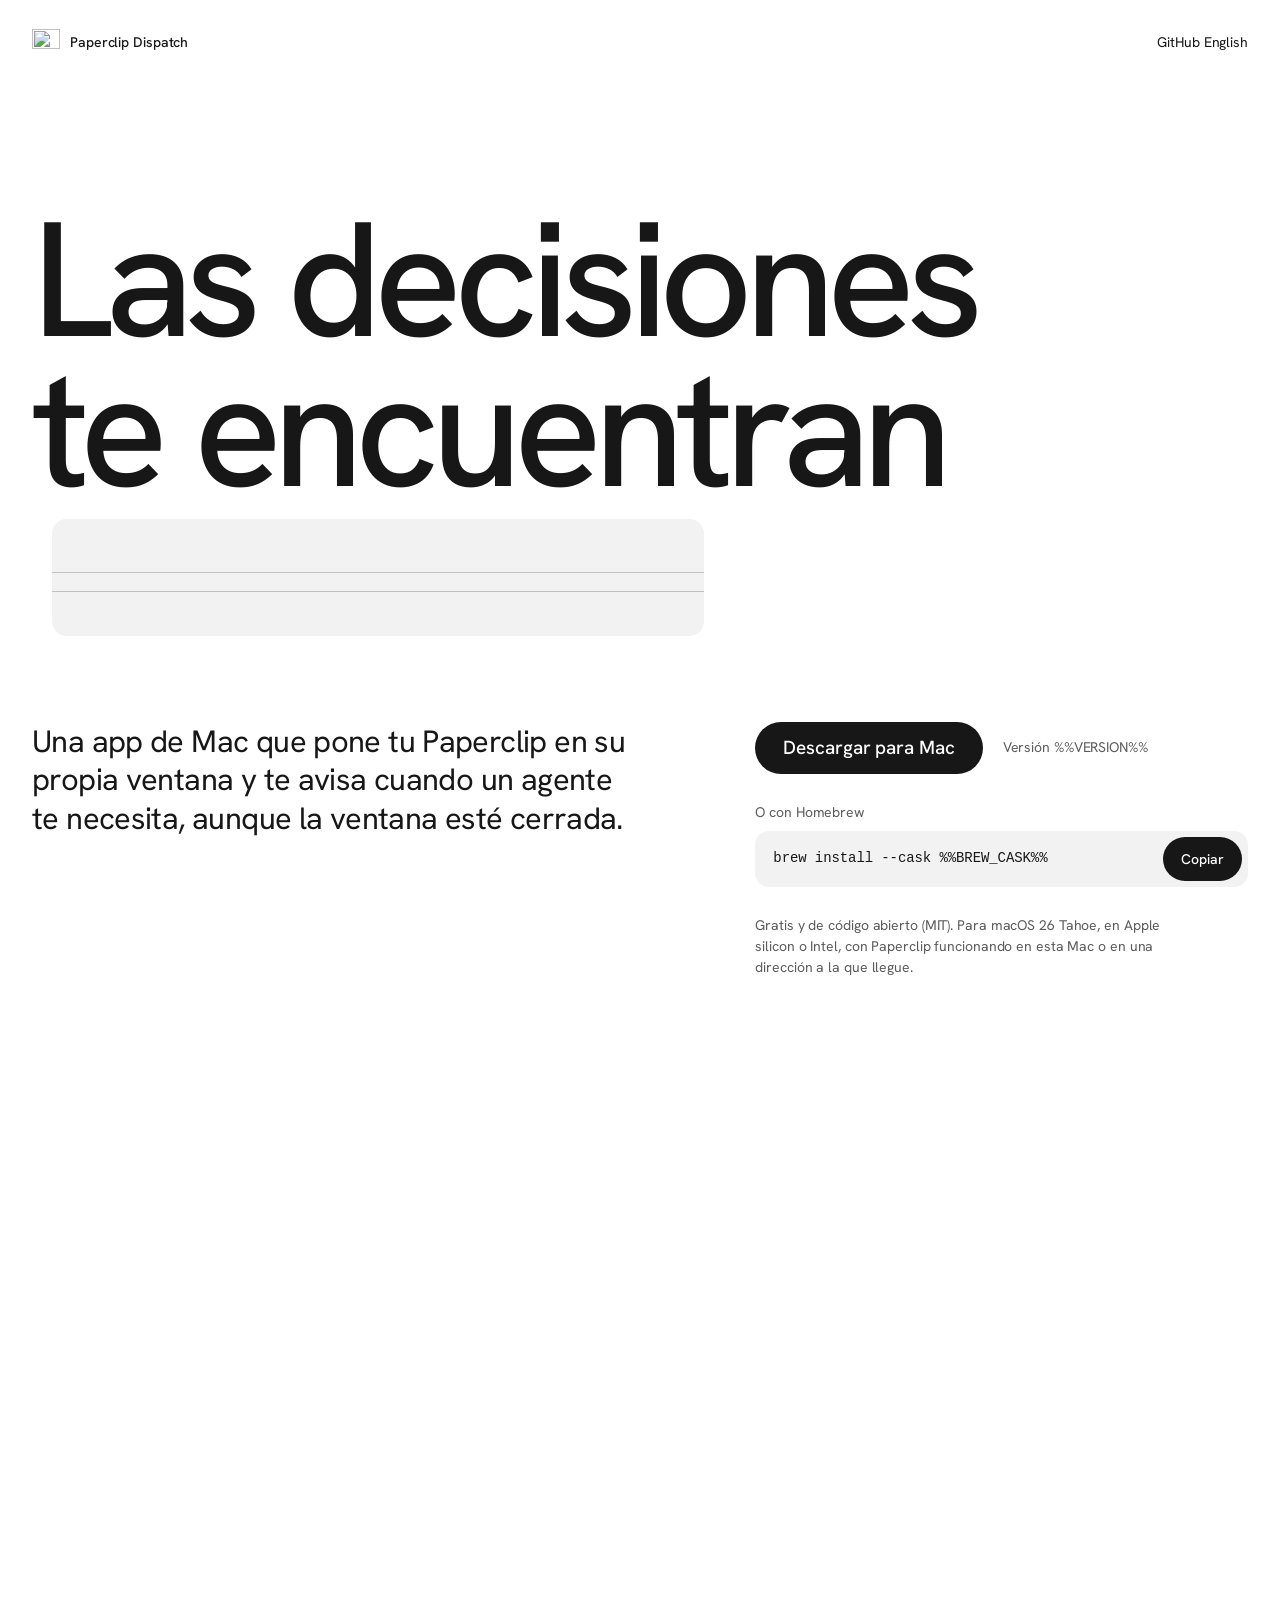
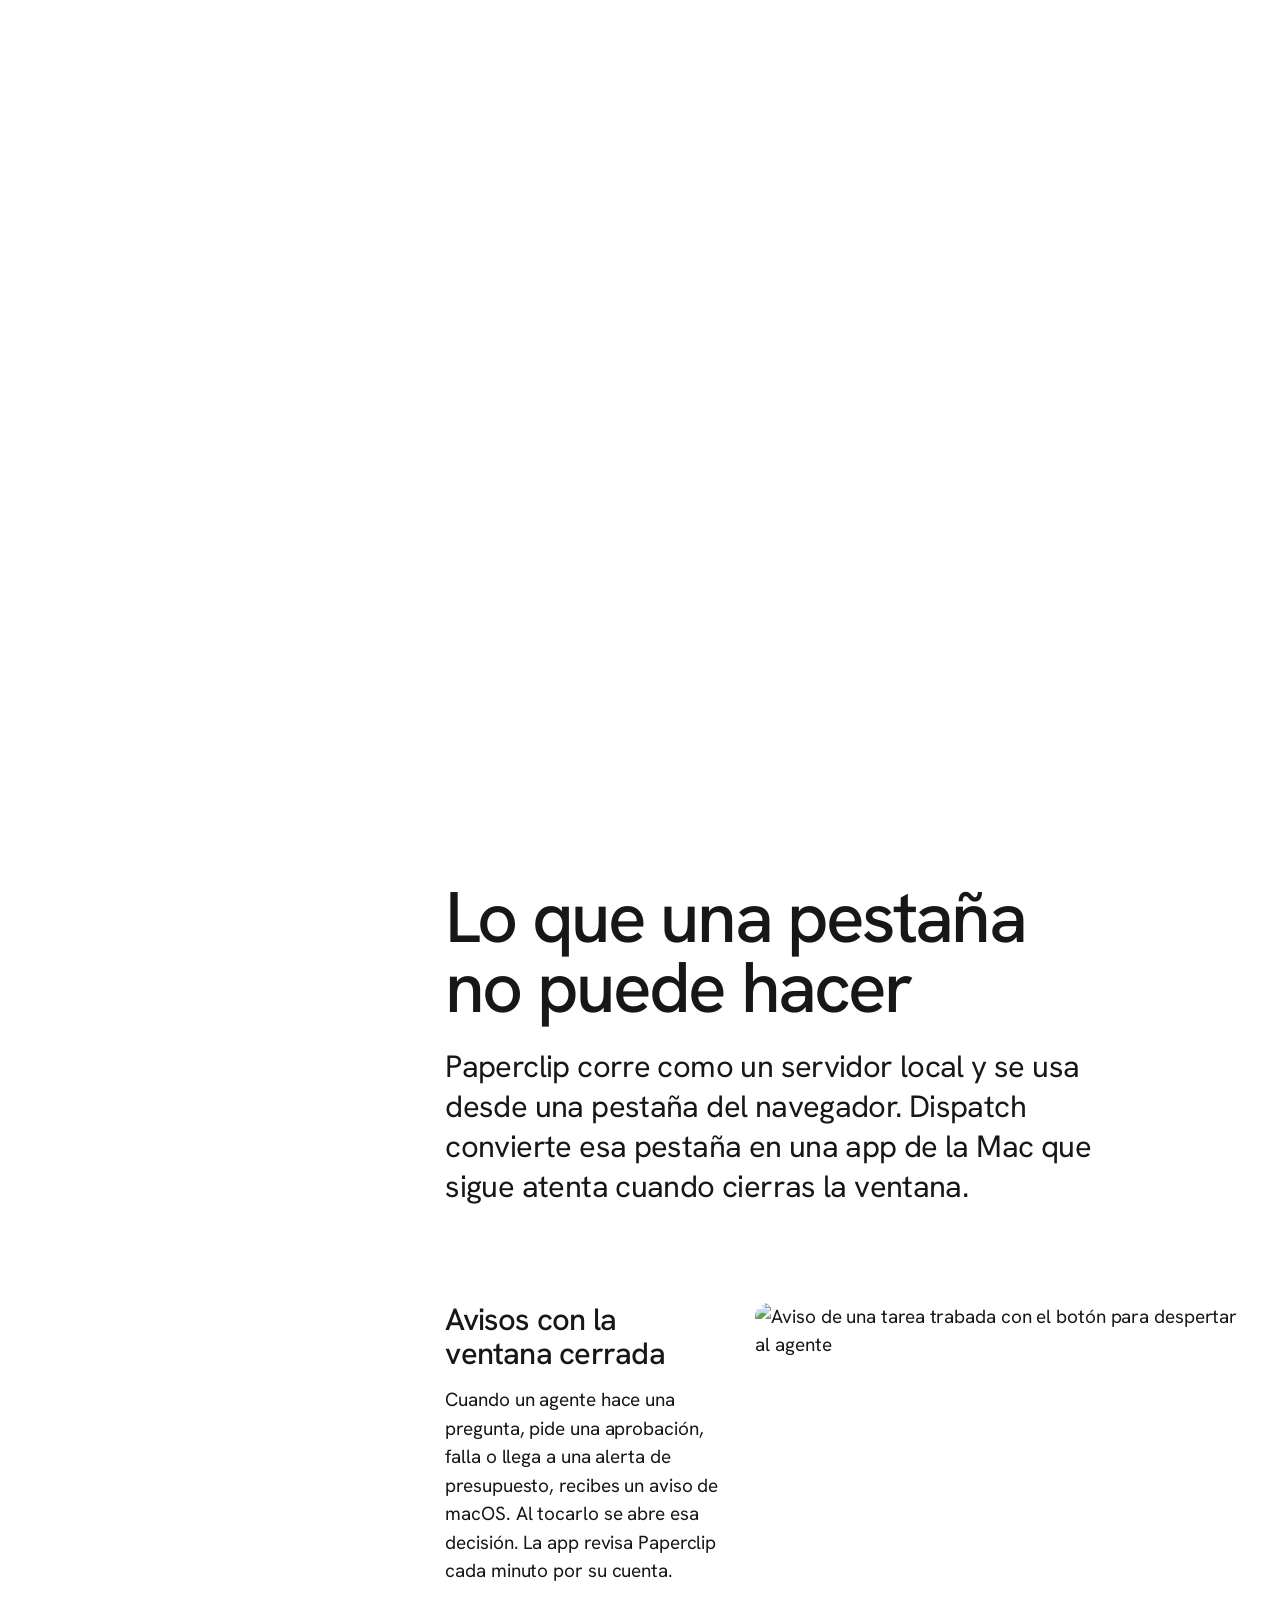
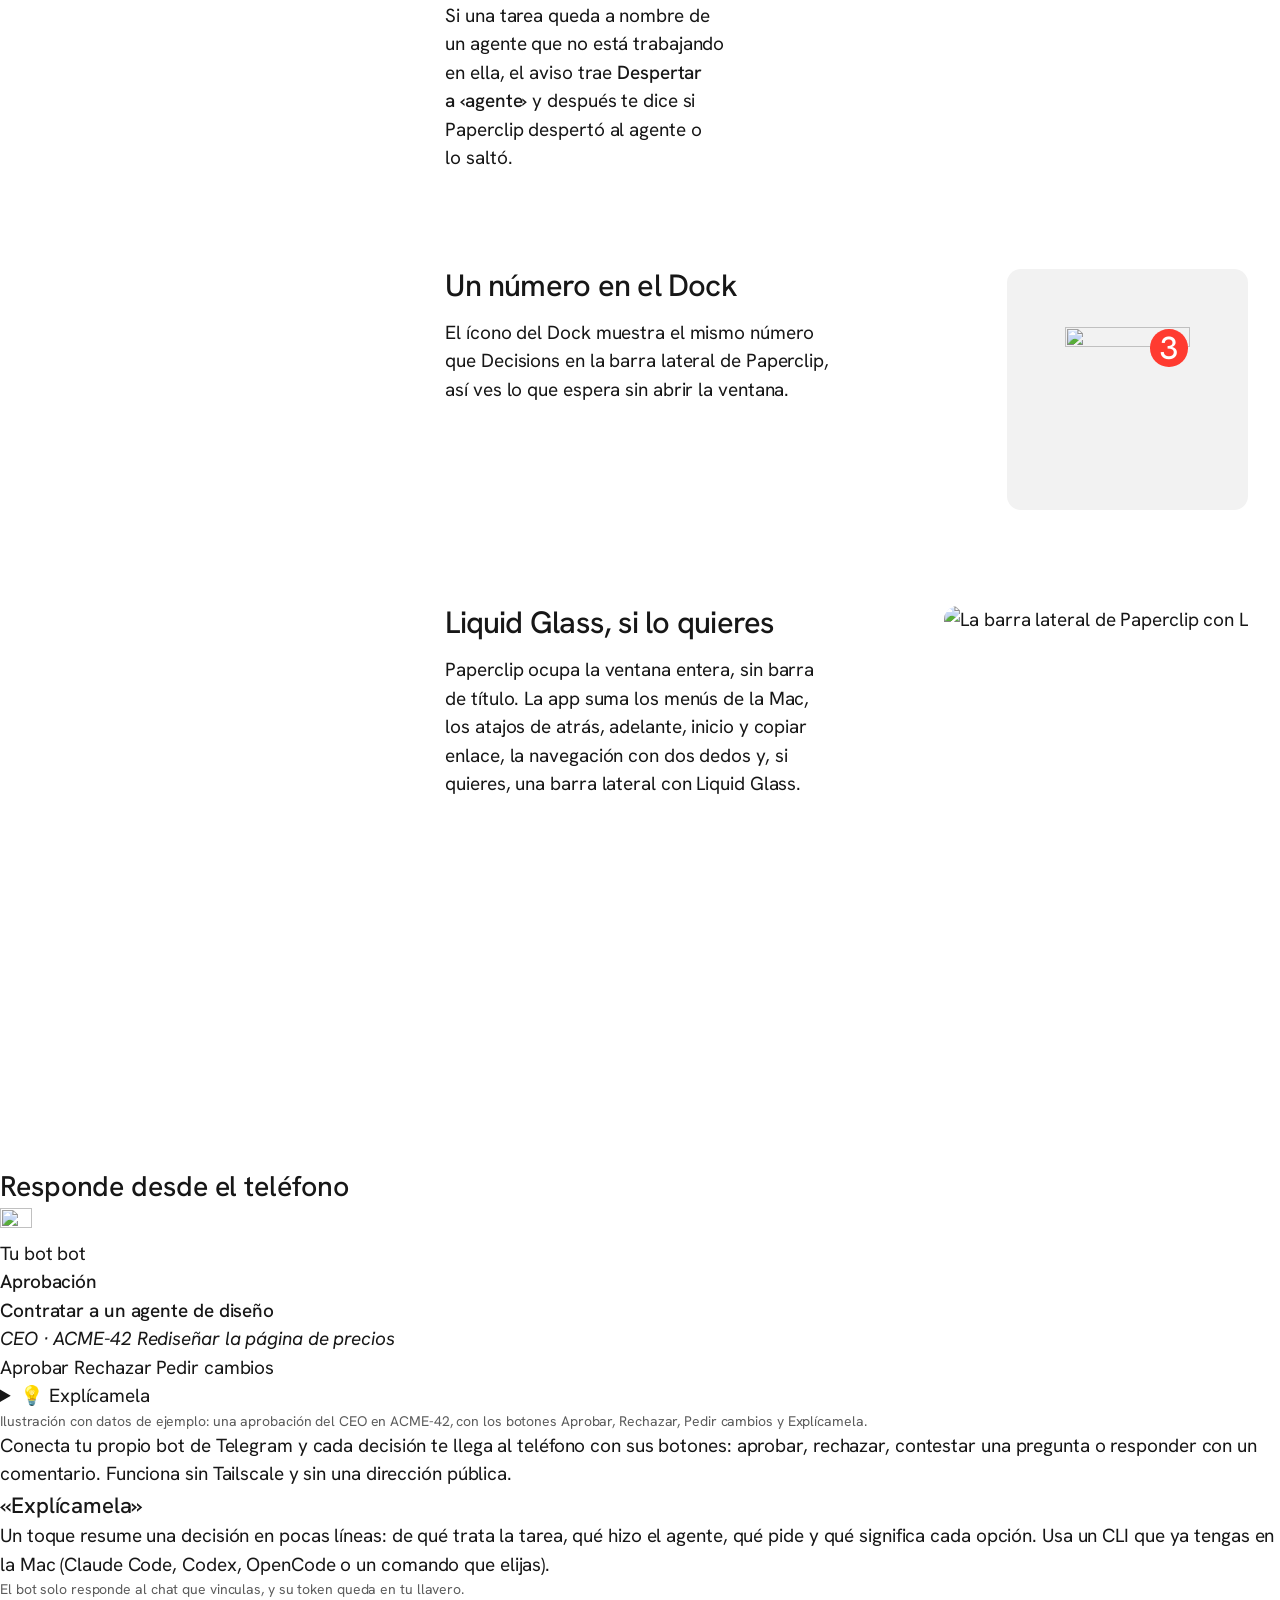
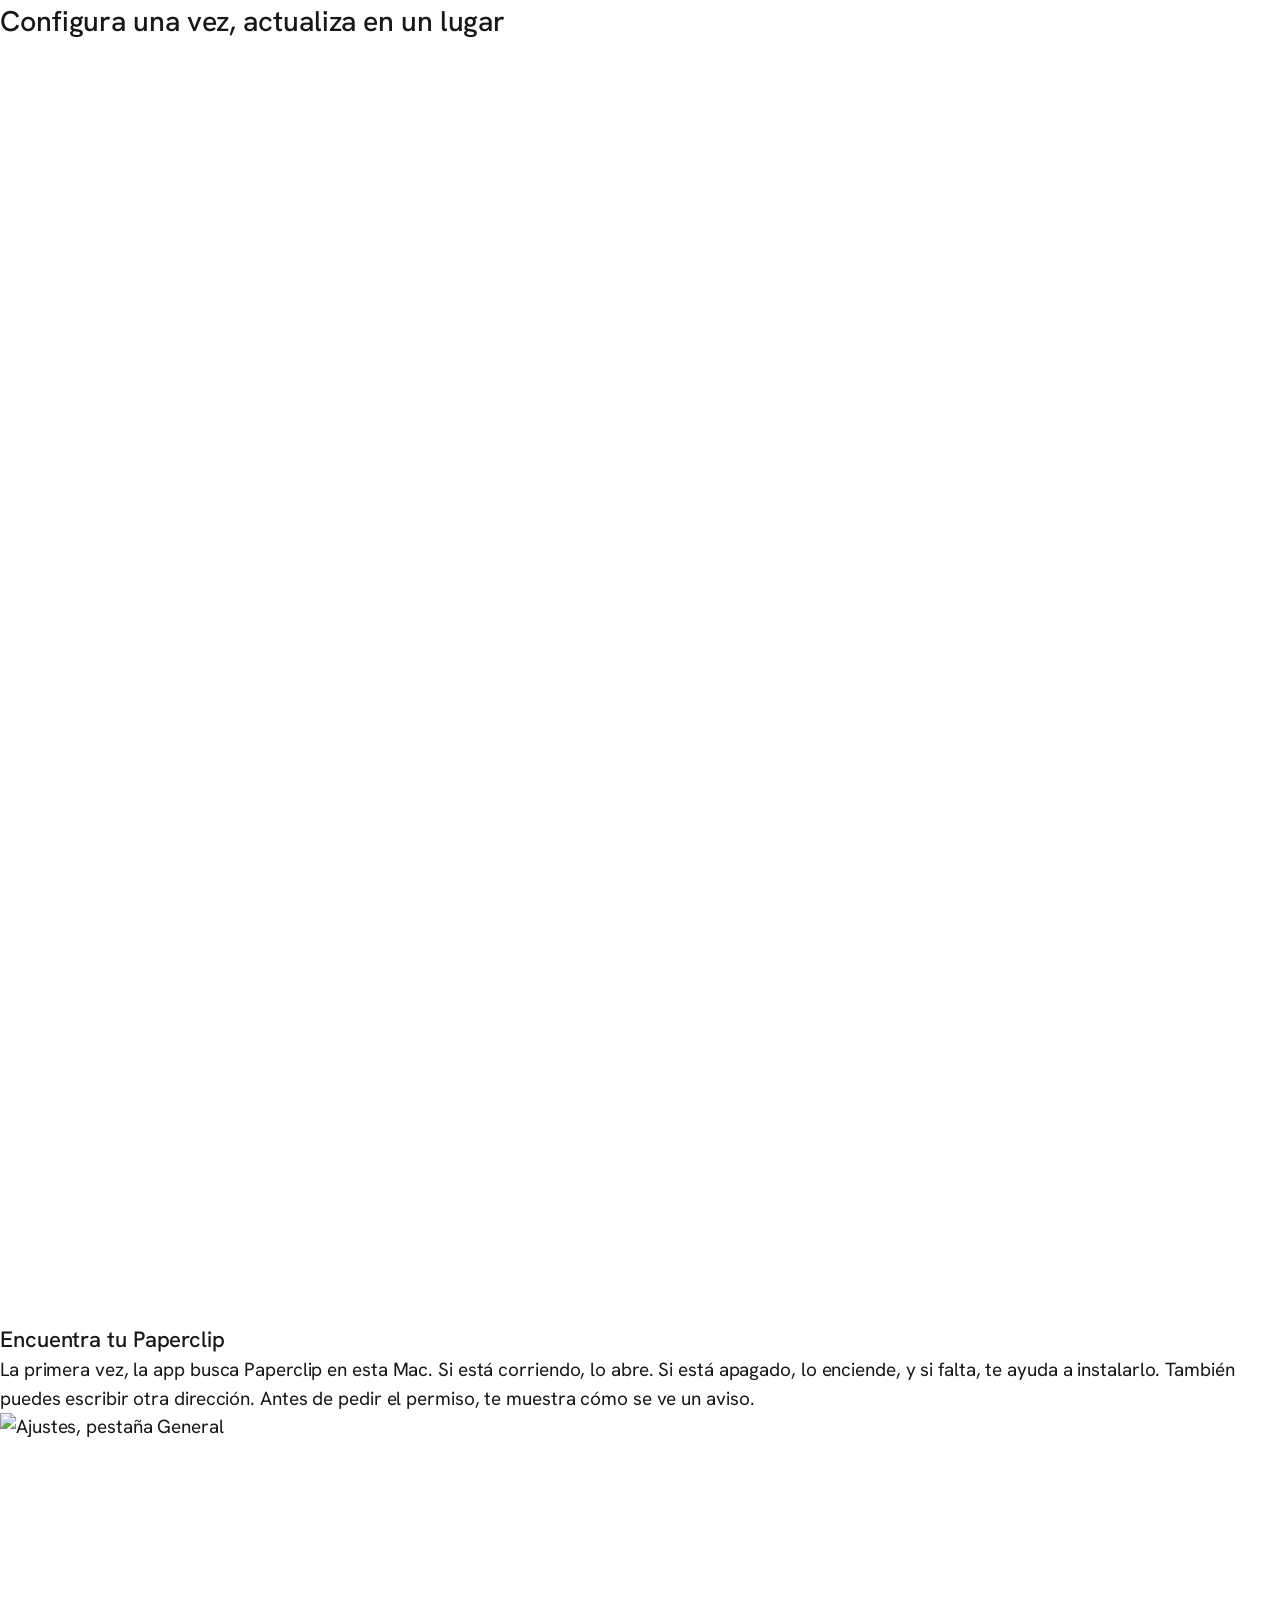
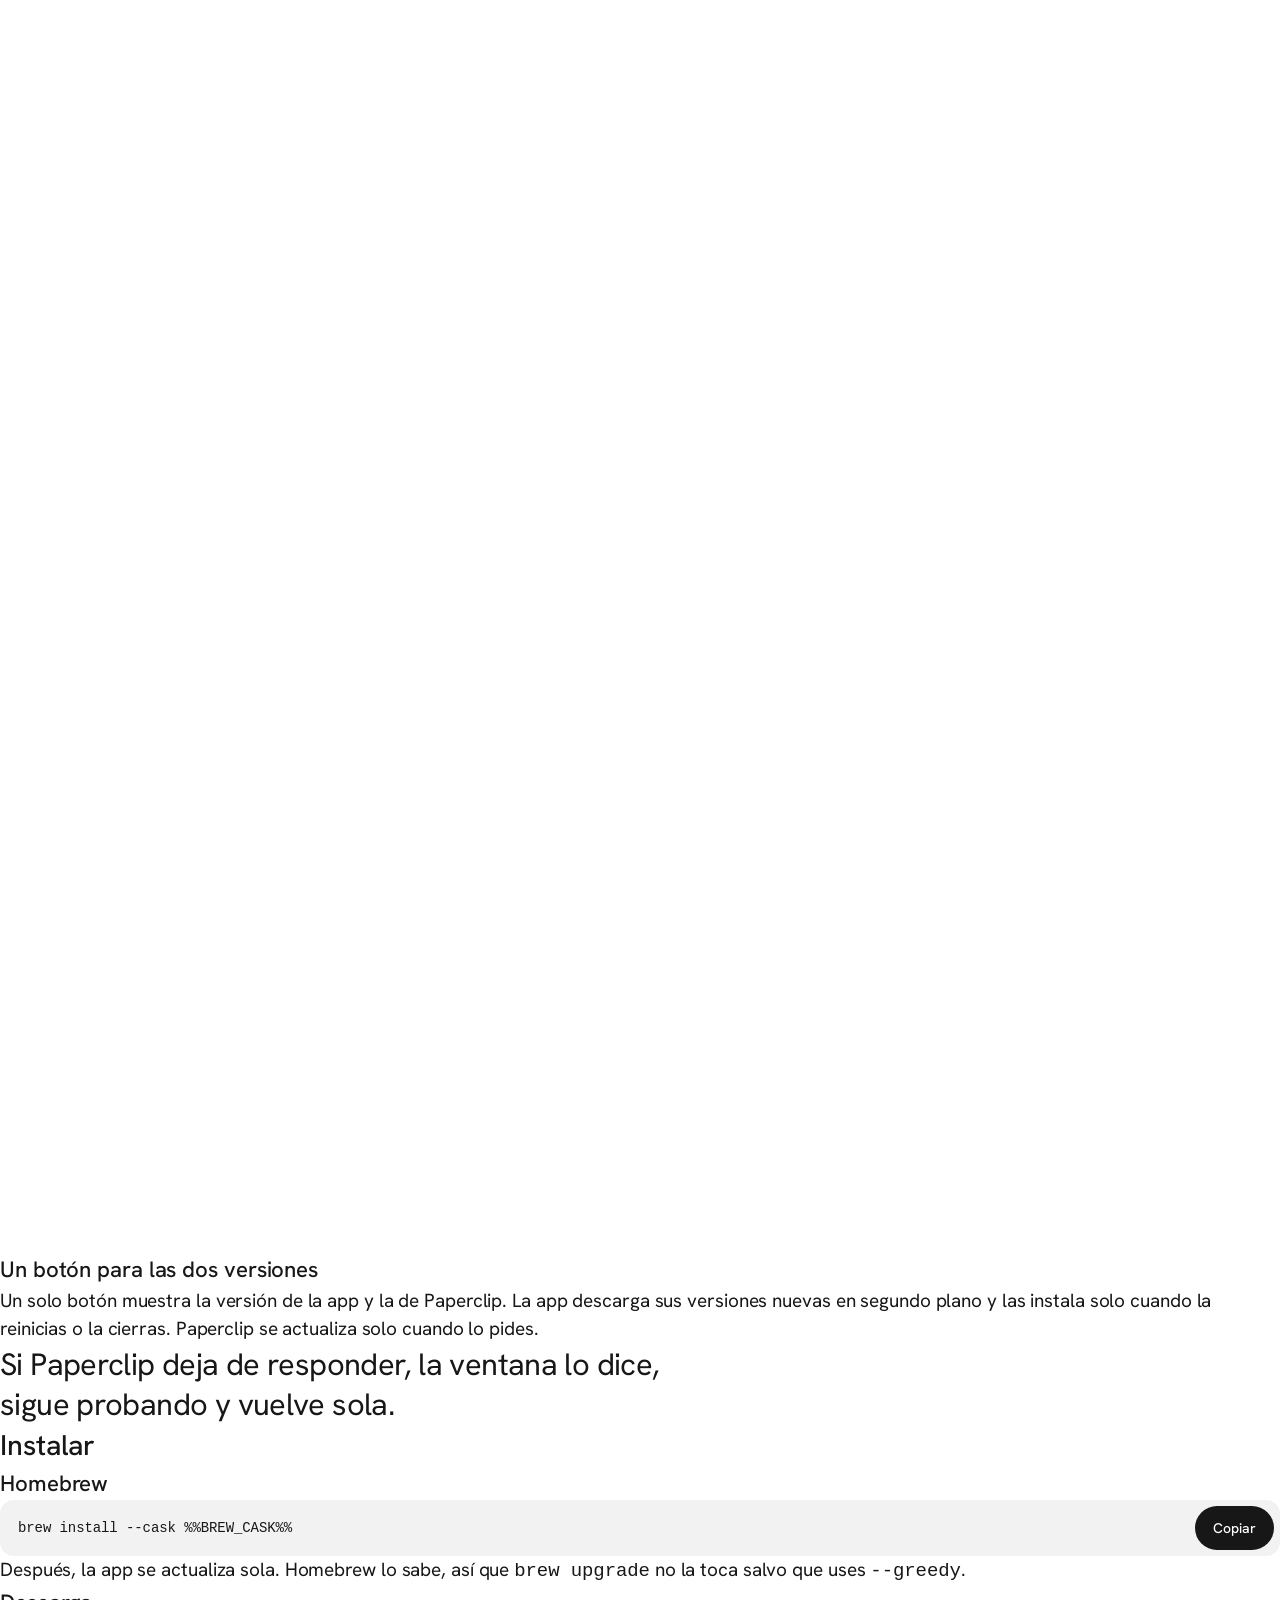
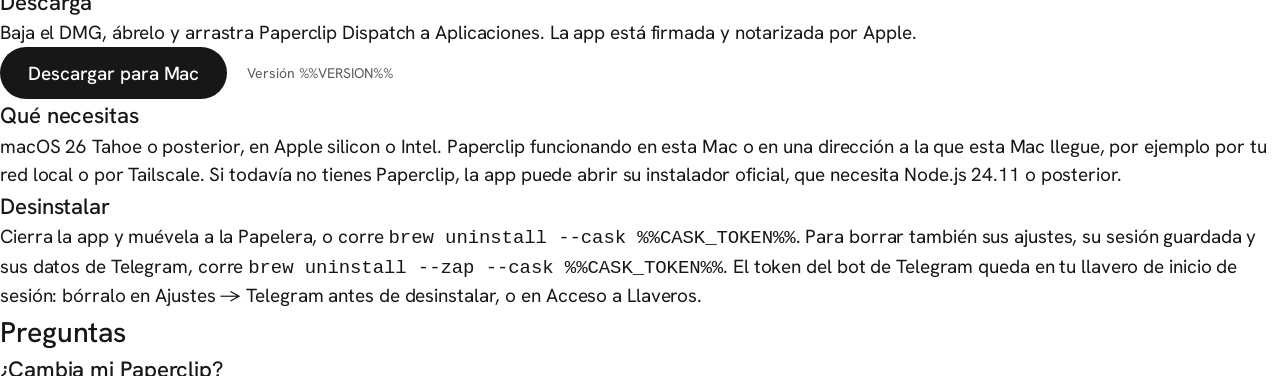
==== site/es/index.html @ de23310c "feat(site): add the Spanish page" ====
<!doctype html>
<html lang="es">
<head>
  <meta charset="utf-8">
  <meta name="viewport" content="width=device-width, initial-scale=1">
  <title>Paperclip Dispatch: una app de Mac para Paperclip</title>
  <meta name="description" content="Tu Paperclip en su propia ventana de la Mac, con un aviso cuando un agente te necesita, número en el Dock y respuestas desde Telegram. Gratis, MIT.">
  <meta name="color-scheme" content="light dark">
  <meta name="theme-color" content="#ffffff" media="(prefers-color-scheme: light)">
  <meta name="theme-color" content="#0a0a0a" media="(prefers-color-scheme: dark)">
  <link rel="canonical" href="%%SITE_URL%%es/">
  <link rel="alternate" hreflang="en" href="%%SITE_URL%%">
  <link rel="alternate" hreflang="es" href="%%SITE_URL%%es/">
  <link rel="alternate" hreflang="x-default" href="%%SITE_URL%%">
  <meta property="og:type" content="website">
  <meta property="og:site_name" content="Paperclip Dispatch">
  <meta property="og:url" content="%%SITE_URL%%es/">
  <meta property="og:locale" content="es_LA">
  <meta property="og:locale:alternate" content="en_US">
  <meta property="og:title" content="Paperclip Dispatch: una app de Mac para Paperclip">
  <meta property="og:description" content="Tu Paperclip en su propia ventana de la Mac, con un aviso cuando un agente te necesita, número en el Dock y respuestas desde Telegram. Gratis, MIT.">
  <meta property="og:image" content="%%SITE_URL%%social/card.jpg">
  <meta property="og:image:type" content="image/jpeg">
  <meta property="og:image:width" content="1200">
  <meta property="og:image:height" content="630">
  <meta property="og:image:alt" content="El ícono de Paperclip Dispatch, el aviso de una tarea trabada con su botón para despertar al agente y la ventana de la app">
  <meta name="twitter:card" content="summary_large_image">
  <meta name="twitter:title" content="Paperclip Dispatch: una app de Mac para Paperclip">
  <meta name="twitter:description" content="Tu Paperclip en su propia ventana de la Mac, con un aviso cuando un agente te necesita, número en el Dock y respuestas desde Telegram. Gratis, MIT.">
  <meta name="twitter:image" content="%%SITE_URL%%social/card.jpg">
  <meta name="twitter:image:alt" content="El ícono de Paperclip Dispatch, el aviso de una tarea trabada con su botón para despertar al agente y la ventana de la app">
  <link rel="icon" href="../images/icon-64.png" sizes="64x64" type="image/png">
  <link rel="apple-touch-icon" href="../images/icon-180.png">
  <link rel="preconnect" href="https://fonts.googleapis.com">
  <link rel="preconnect" href="https://fonts.gstatic.com" crossorigin>
  <link href="https://fonts.googleapis.com/css2?family=Hanken+Grotesk:wght@400;500&amp;display=swap" rel="stylesheet">
  <link rel="stylesheet" href="../styles.css">
</head>
<body id="top">
  <header class="bar">
    <a class="wordmark" href="./" aria-label="Paperclip Dispatch, inicio">
      <img src="../images/icon-64.png" width="28" height="28" alt="">
      <span>Paperclip Dispatch</span>
    </a>
    <nav class="bar-links" aria-label="Otros sitios">
      <a class="link" href="%%REPO_URL%%">GitHub</a>
      <a class="link" href="../" hreflang="en" lang="en">English</a>
    </nav>
  </header>

  <main>
    <section class="hero" aria-labelledby="hero-title">
      <h1 id="hero-title" class="sentence">
        <span class="sentence-words">Las decisiones<br class="br-wide"> te encuentran</span>
        <span class="strip shutter">
          <picture>
            <source media="(prefers-color-scheme: dark)" srcset="../images/notification-dark-880.webp">
            <img src="../images/notification-880.webp" width="880" height="224" alt="" fetchpriority="high">
          </picture>
        </span>
      </h1>

      <div class="hero-body">
        <p class="lead">Una app de Mac que pone tu Paperclip en su propia ventana y te avisa cuando un agente te necesita, aunque la ventana esté cerrada.</p>

        <div class="get">
          <div class="download">
            <a class="button" href="%%DMG_URL%%">Descargar para Mac</a>
            <span class="build-version note">Versión %%VERSION%%</span>
          </div>
          <div class="brew" data-ui>
            <span class="note" id="brew-label">O con Homebrew</span>
            <div class="command">
              <code id="brew-command">brew install --cask %%BREW_CASK%%</code>
              <button class="copy" type="button" data-copy="brew-command" data-copied="Copiado" data-copied-status="Copiado al portapapeles." data-selected-status="Seleccionado. Presiona ⌘C para copiarlo." aria-describedby="brew-label">Copiar</button>
            </div>
            <span class="copied visually-hidden" role="status" aria-live="polite"></span>
          </div>
          <p class="note requirements">Gratis y de código abierto (MIT). Para macOS 26 Tahoe, en Apple silicon o Intel, con Paperclip funcionando en esta Mac o en una dirección a la que llegue.</p>
        </div>
      </div>

      <picture class="window">
        <source media="(prefers-color-scheme: dark)" sizes="calc(100vw - 2rem)"
          srcset="../images/window-dark-640.webp 640w, ../images/window-dark-1280.webp 1280w, ../images/window-dark-2560.webp 2560w">
        <img src="../images/window-light-1280.webp" sizes="calc(100vw - 2rem)"
          srcset="../images/window-light-640.webp 640w, ../images/window-light-1280.webp 1280w, ../images/window-light-2560.webp 2560w"
          width="2560" height="1600" loading="lazy" decoding="async" alt="Paperclip Dispatch con el Dashboard de Paperclip en una ventana nativa de la Mac">
      </picture>
    </section>

    <section class="tab" aria-labelledby="tab-title">
      <div class="tab-intro">
        <h2 id="tab-title">Lo que una pestaña no puede hacer</h2>
        <p class="statement">Paperclip corre como un servidor local y se usa desde una pestaña del navegador. Dispatch convierte esa pestaña en una app de la Mac que sigue atenta cuando cierras la ventana.</p>
      </div>

      <article class="row row-notify">
        <div class="row-text">
          <h3>Avisos con la ventana cerrada</h3>
          <p>Cuando un agente hace una pregunta, pide una aprobación, falla o llega a una alerta de presupuesto, recibes un aviso de macOS. Al tocarlo se abre esa decisión. La app revisa Paperclip cada minuto por su cuenta.</p>
          <p>Si una tarea queda a nombre de un agente que no está trabajando en ella, el aviso trae <strong>Despertar a ‹agente›</strong> y después te dice si Paperclip despertó al agente o lo saltó.</p>
        </div>
        <figure class="row-media media-notify">
          <picture>
            <source media="(prefers-color-scheme: dark)" srcset="../images/notification-dark-880.webp">
            <img src="../images/notification-880.webp" width="880" height="224" loading="lazy" decoding="async" alt="Aviso de una tarea trabada con el botón para despertar al agente">
          </picture>
        </figure>
      </article>

      <article class="row row-dock">
        <div class="row-text">
          <h3>Un número en el Dock</h3>
          <p>El ícono del Dock muestra el mismo número que Decisions en la barra lateral de Paperclip, así ves lo que espera sin abrir la ventana.</p>
        </div>
        <figure class="row-media media-dock" data-ui role="img" aria-label="El ícono de la app con un número de ejemplo en el Dock">
          <span class="dock">
            <img src="../images/icon-384.webp" width="384" height="384" loading="lazy" decoding="async" alt="">
            <span class="badge" aria-hidden="true">3</span>
          </span>
        </figure>
      </article>

      <article class="row row-glass">
        <div class="row-text">
          <h3>Liquid Glass, si lo quieres</h3>
          <p>Paperclip ocupa la ventana entera, sin barra de título. La app suma los menús de la Mac, los atajos de atrás, adelante, inicio y copiar enlace, la navegación con dos dedos y, si quieres, una barra lateral con Liquid Glass.</p>
        </div>
        <figure class="row-media media-glass">
          <img src="../images/window-glass-1280.webp" sizes="(min-width: 900px) 1270px, 190vw"
            srcset="../images/window-glass-1280.webp 1280w, ../images/window-glass-2560.webp 2560w"
            width="2560" height="1600" loading="lazy" decoding="async" alt="La barra lateral de Paperclip con Liquid Glass">
        </figure>
      </article>
    </section>

    <section class="phone" aria-labelledby="phone-title">
      <h2 id="phone-title">Responde desde el teléfono</h2>

      <figure class="phone-chat">
        <div class="chat" data-ui>
          <div class="chat-head" aria-hidden="true">
            <img src="../images/icon-64.png" width="32" height="32" alt="">
            <span><span class="chat-name">Tu bot</span> <span class="chat-role">bot</span></span>
          </div>
          <div class="bubble">
            <p><strong>Aprobación</strong></p>
            <p><strong>Contratar a un agente de diseño</strong></p>
            <p><em>CEO · ACME-42 Rediseñar la página de precios</em></p>
          </div>
          <div class="keys">
            <span class="key">Aprobar</span>
            <span class="key">Rechazar</span>
            <span class="key">Pedir cambios</span>
            <details class="explain">
              <summary class="key key-live">💡 Explícamela</summary> <!-- taste-skill-ignore: el 💡 es parte del texto real del botón (TelegramChannel.keyboard) -->
              <div class="bubble reply">
                <p class="quote"><span class="chat-name">Tu bot</span> Aprobación · Contratar a un agente de diseño</p>
                <p>💡 La tarea es el rediseño de la página de precios (ACME-42).</p> <!-- taste-skill-ignore: la app empieza la respuesta con 💡 (TelegramChannel.explain) -->
                <p>El CEO escribió los textos y un plan de la página, y ahora quiere un agente de diseño para la parte visual.</p>
                <p>Te pide aprobar la contratación de ese agente.</p>
                <p><strong>Aprobar</strong>: el agente nuevo entra a la empresa y toma el diseño.</p>
                <p><strong>Rechazar</strong>: no se contrata a nadie y el CEO sigue con la tarea.</p>
                <p><strong>Pedir cambios</strong>: escribes qué cambiar y el CEO corrige el pedido.</p>
                <p class="reply-hint"><em>Para preguntarle algo al agente, responde a la decisión.</em></p>
              </div>
            </details>
          </div>
        </div>
        <figcaption class="note">Ilustración con datos de ejemplo: una aprobación del CEO en ACME-42, con los botones Aprobar, Rechazar, Pedir cambios y Explícamela.</figcaption>
      </figure>

      <div class="phone-text">
        <p class="phone-lead">Conecta tu propio bot de Telegram y cada decisión te llega al teléfono con sus botones: aprobar, rechazar, contestar una pregunta o responder con un comentario. Funciona sin Tailscale y sin una dirección pública.</p>
        <h3>«Explícamela»</h3>
        <p>Un toque resume una decisión en pocas líneas: de qué trata la tarea, qué hizo el agente, qué pide y qué significa cada opción. Usa un CLI que ya tengas en la Mac (Claude Code, Codex, OpenCode o un comando que elijas).</p>
        <p class="note">El bot solo responde al chat que vinculas, y su token queda en tu llavero.</p>
      </div>
    </section>

    <section class="setup" aria-labelledby="setup-title">
      <h2 id="setup-title">Configura una vez, actualiza en un lugar</h2>

      <article class="setup-step setup-welcome">
        <img src="../images/welcome-1280.webp" sizes="(min-width: 900px) 52vw, calc(100vw - 2rem)"
          srcset="../images/welcome-640.webp 640w, ../images/welcome-1280.webp 1280w"
          width="1280" height="1160" loading="lazy" decoding="async" alt="El paso de conexión de la configuración del primer arranque">
        <div class="setup-text">
          <h3>Encuentra tu Paperclip</h3>
          <p>La primera vez, la app busca Paperclip en esta Mac. Si está corriendo, lo abre. Si está apagado, lo enciende, y si falta, te ayuda a instalarlo. También puedes escribir otra dirección. Antes de pedir el permiso, te muestra cómo se ve un aviso.</p>
        </div>
      </article>

      <article class="setup-step setup-settings">
        <img src="../images/settings-1160.webp" sizes="(min-width: 900px) 34vw, calc(100vw - 2rem)"
          srcset="../images/settings-580.webp 580w, ../images/settings-1160.webp 1160w"
          width="1160" height="1440" loading="lazy" decoding="async" alt="Ajustes, pestaña General">
        <div class="setup-text">
          <h3>Un botón para las dos versiones</h3>
          <p>Un solo botón muestra la versión de la app y la de Paperclip. La app descarga sus versiones nuevas en segundo plano y las instala solo cuando la reinicias o la cierras. Paperclip se actualiza solo cuando lo pides.</p>
        </div>
      </article>

      <p class="statement setup-close">Si Paperclip deja de responder, la ventana lo dice, sigue probando y vuelve sola.</p>
    </section>

    <section class="install" id="install" aria-labelledby="install-title">
      <h2 id="install-title">Instalar</h2>

      <div class="install-grid">
        <div class="install-block">
          <h3>Homebrew</h3>
          <div class="brew" data-ui>
            <div class="command">
              <code id="brew-command-install">brew install --cask %%BREW_CASK%%</code>
              <button class="copy" type="button" data-copy="brew-command-install" data-copied="Copiado" data-copied-status="Copiado al portapapeles." data-selected-status="Seleccionado. Presiona ⌘C para copiarlo." aria-label="Copiar el comando de Homebrew">Copiar</button>
            </div>
            <span class="copied visually-hidden" role="status" aria-live="polite"></span>
          </div>
          <p>Después, la app se actualiza sola. Homebrew lo sabe, así que <code>brew upgrade</code> no la toca salvo que uses <code>--greedy</code>.</p>
        </div>

        <div class="install-block">
          <h3>Descarga</h3>
          <p>Baja el DMG, ábrelo y arrastra Paperclip Dispatch a Aplicaciones. La app está firmada y notarizada por Apple.</p>
          <div class="download">
            <a class="button" href="%%DMG_URL%%">Descargar para Mac</a>
            <span class="build-version note">Versión %%VERSION%%</span>
          </div>
        </div>

        <div class="install-block">
          <h3>Qué necesitas</h3>
          <p>macOS 26 Tahoe o posterior, en Apple silicon o Intel. Paperclip funcionando en esta Mac o en una dirección a la que esta Mac llegue, por ejemplo por tu red local o por Tailscale. Si todavía no tienes Paperclip, la app puede abrir su instalador oficial, que necesita Node.js 24.11 o posterior.</p>
        </div>

        <div class="install-block">
          <h3>Desinstalar</h3>
          <p>Cierra la app y muévela a la Papelera, o corre <code>brew uninstall --cask %%CASK_TOKEN%%</code>. Para borrar también sus ajustes, su sesión guardada y sus datos de Telegram, corre <code>brew uninstall --zap --cask %%CASK_TOKEN%%</code>. El token del bot de Telegram queda en tu llavero de inicio de sesión: bórralo en Ajustes → Telegram antes de desinstalar, o en Acceso a Llaveros.</p>
        </div>
      </div>
    </section>

    <section class="faq" aria-labelledby="faq-title">
      <h2 id="faq-title">Preguntas</h2>
      <div class="qa">
        <h3>¿Cambia mi Paperclip?</h3>
        <p>No. Abre el Paperclip que ya tienes y le habla con la misma API que usan las páginas de Paperclip. El servidor, sus datos y sus agentes siguen corriendo por su cuenta, y cerrar la app no detiene nada.</p>
      </div>
      <div class="qa">
        <h3>¿Necesito Tailscale?</h3>
        <p>No. Si Paperclip corre en esta Mac, la app lo encuentra, y Telegram funciona sin una dirección pública. Tailscale es una forma de llegar a un Paperclip que corre en otra máquina.</p>
      </div>
      <div class="qa">
        <h3>¿Y en Android o iPhone?</h3>
        <p>La app es solo para Mac. Las decisiones igual llegan a cualquier teléfono por Telegram, con sus botones, mientras la app esté abierta en tu Mac.</p>
      </div>
      <div class="qa">
        <h3>¿Es oficial?</h3>
        <p>No. Paperclip Dispatch es un proyecto independiente: no lo hace, respalda ni mantiene el equipo de Paperclip.</p>
      </div>
      <div class="qa">
        <h3>¿Cuánto cuesta?</h3>
        <p>Nada. Es gratis y de código abierto, con licencia MIT.</p>
      </div>
      <div class="qa">
        <h3>¿Qué datos recoge?</h3>
        <p>Ninguno. No tiene servidores. Habla con tu Paperclip, con GitHub para buscar versiones nuevas, con Telegram solo si conectas un bot y con el CLI que elijas para «Explícamela» solo cuando lo tocas. Ese CLI manda el contexto de la decisión a su propio proveedor, con tu cuenta.</p>
      </div>
    </section>
  </main>

  <footer class="close">
    <div class="close-top">
      <p>Una app de Mac para Paperclip, gratis y de código abierto. Hecha por <a class="link" href="%%AUTHOR_URL%%">%%AUTHOR%%</a>.</p>
      <a class="link" href="#top">Volver arriba</a>
    </div>
    <p class="disclaimer">Paperclip Dispatch es un proyecto independiente. No lo hace, respalda ni mantiene el equipo de Paperclip. «Paperclip» y su logo son de sus dueños.</p>
    <a class="close-line" href="%%REPO_URL%%">Paperclip Dispatch en GitHub</a>
    <nav class="close-links" aria-label="Proyecto">
      <a class="link" href="%%REPO_URL%%">GitHub</a>
      <a class="link" href="%%REPO_URL%%/releases">Versiones</a>
      <a class="link" href="%%REPO_URL%%/blob/main/LICENSE">Licencia MIT</a>
      <a class="link" href="../" hreflang="en" lang="en">English</a>
    </nav>
  </footer>

  <script src="../copy.js" defer></script>
</body>
</html>
---- site/styles.css ----
/* Paperclip Dispatch: la landing. Dirección «sentence-as-layout» (ver el documento design de VIN-237). */

/* ---- Tokens ---- */
:root {
  /* La tinta de Paperclip sobre su fondo. El color solo aparece cuando significa algo (el número del Dock). */
  --ground: #ffffff;
  --ink: #171717;
  --soft: #5c5c5c;
  --surface: #f2f2f2;
  --on-ink: #ffffff;
  --badge: #ff3b30;

  --font: "Hanken Grotesk", ui-sans-serif, system-ui, -apple-system, "Helvetica Neue", Arial, sans-serif;
  --font-code: ui-monospace, "SF Mono", Menlo, monospace; /* taste-skill-ignore: solo para el comando de Homebrew, que es código real en <code> */

  /* Cinco tamaños, ninguno más */
  --step-small: 0.875rem;
  --step-body: clamp(1.0625rem, 1rem + 0.25vw, 1.1875rem);
  --step-title: clamp(1.375rem, 1.05rem + 1.1vw, 2.25rem);
  --step-head: clamp(2.5rem, 1.6rem + 3.6vw, 5rem);
  --step-display: clamp(3.5rem, 0.6rem + 12vw, 10.5rem);

  --margin: clamp(1rem, 0.4rem + 2.4vw, 2rem);
  --gap: clamp(1rem, 0.5rem + 1.5vw, 1.5rem);
  --section: clamp(7.5rem, 4rem + 9vw, 12.5rem);
  --radius: 14px;

  --ease-out: cubic-bezier(0.22, 1, 0.36, 1);
  --ease-in-out: cubic-bezier(0.65, 0, 0.35, 1);
}

@media (prefers-color-scheme: dark) {
  :root {
    --ground: #0a0a0a;
    --ink: #e5e5e5;
    --soft: #a3a3a3;
    --surface: #1a1a1a;
    --on-ink: #0a0a0a;
    --badge: #ff453a;
  }
}

/* ---- Base ---- */
*, *::before, *::after { box-sizing: border-box; }
html { -webkit-text-size-adjust: 100%; text-size-adjust: 100%; }
body {
  margin: 0;
  background: var(--ground);
  color: var(--ink);
  font-family: var(--font);
  font-size: var(--step-body);
  line-height: 1.5;
  letter-spacing: -0.005em;
  -webkit-font-smoothing: antialiased;
  overflow-x: clip;
}
img, picture { display: block; max-width: 100%; }
img { height: auto; }
h1, h2, h3, p, figure { margin: 0; }
h1, h2, h3 { font-weight: 500; text-wrap: balance; }
p { text-wrap: pretty; }
strong { font-weight: 500; }
a { color: inherit; }
:focus-visible { outline: 2px solid var(--ink); outline-offset: 3px; border-radius: 4px; }
::selection { background: var(--ink); color: var(--ground); }

.note { font-size: var(--step-small); color: var(--soft); }

.link {
  text-decoration: underline;
  text-decoration-color: transparent;
  text-decoration-thickness: 0.07em;
  text-underline-offset: 0.2em;
  transition: text-decoration-color 180ms ease;
}

/* Un solo botón: relleno con la tinta, totalmente redondo (como el «Wake up» del aviso). */
.button, .copy {
  display: inline-flex;
  align-items: center;
  justify-content: center;
  border: 0;
  border-radius: 999px;
  background: var(--ink);
  color: var(--on-ink);
  font: 500 var(--step-body) / 1 var(--font);
  text-decoration: none;
  cursor: pointer;
  transition: transform 120ms var(--ease-out), opacity 180ms ease;
}
.button { min-height: 3.25rem; padding: 0 1.75rem; }
.copy { min-height: 2.75rem; padding: 0 1.125rem; font-size: var(--step-small); }
.button:active, .copy:active { transform: scale(0.97); }
@media (hover: hover) and (pointer: fine) {
  .link:hover { text-decoration-color: currentColor; }
  .button:hover, .copy:hover { opacity: 0.86; }
}

/* ---- Barra ---- */
.bar {
  display: flex;
  align-items: center;
  justify-content: space-between;
  padding: calc(var(--margin) * 0.9) var(--margin);
  font-size: var(--step-small);
}
.wordmark { display: inline-flex; align-items: center; gap: 0.625rem; font-weight: 500; text-decoration: none; }

/* ---- Hero: la frase con el aviso en lugar de las últimas palabras ---- */
.hero { padding: clamp(3rem, 1rem + 8vw, 8rem) var(--margin) 0; }

.sentence {
  font-size: var(--step-display);
  line-height: 0.92;
  letter-spacing: -0.05em;
}
.sentence-words { display: block; }
.br-wide { display: none; }

/* El aviso, con la tarjeta entera y un margen parejo del fondo de la captura, se apoya en la línea base y mide
   la altura de las mayúsculas. La captura (docs/images/notification.png) mide 880 × 224 px y la tarjeta ocupa
   x 56–824, y 88–200: el recorte deja 16 px alrededor. Los márgenes en % se miden sobre el ancho del recorte. */
.strip {
  --src-w: 880;
  --src-h: 224;
  --cut-x: 40;
  --cut-y: 72;
  --cut-w: 800;
  --cut-h: 144;
  display: block;
  margin-top: 0.12em;
  width: 100%;
  aspect-ratio: var(--cut-w) / var(--cut-h);
  border-radius: var(--radius);
  overflow: hidden;
  background: var(--surface);
}
.strip img {
  width: calc(100% * var(--src-w) / var(--cut-w));
  max-width: none;
  margin: calc(-100% * var(--cut-y) / var(--cut-w)) 0 0 calc(-100% * var(--cut-x) / var(--cut-w));
  transform-origin: 50% calc(100% * (var(--cut-y) + var(--cut-h) / 2) / var(--src-h));
}

@media (min-width: 640px) {
  .sentence-words { display: inline; }
  .br-wide { display: inline; }
  .strip {
    display: inline-block;
    vertical-align: baseline;
    width: calc(0.72em * var(--cut-w) / var(--cut-h));
    margin: 0 0 0 0.12em;
    border-radius: 0.09em;
  }
}

.hero-body {
  display: grid;
  gap: 2.5rem var(--gap);
  margin-top: clamp(2.5rem, 1rem + 4vw, 4.5rem);
}
.lead { font-size: var(--step-title); line-height: 1.25; letter-spacing: -0.02em; max-width: 36ch; }

.get { display: grid; gap: 1.75rem; align-content: start; }
.download { display: flex; flex-wrap: wrap; align-items: center; gap: 0.75rem 1.25rem; }

.brew { display: grid; gap: 0.5rem; position: relative; }
.command {
  display: flex;
  flex-wrap: wrap;
  align-items: center;
  gap: 0.75rem;
  padding: 0.375rem 0.375rem 0.375rem 1.125rem;
  border-radius: var(--radius);
  background: var(--surface);
  min-width: 0;
}
.command code {
  flex: 1 1 17rem;
  min-width: 0;
  padding: 0.25rem 0;
  font-family: var(--font-code);
  font-size: var(--step-small);
  line-height: 1.5;
  overflow-wrap: break-word;
}
.visually-hidden { position: absolute; width: 1px; height: 1px; margin: -1px; overflow: hidden; clip-path: inset(50%); white-space: nowrap; }
.requirements { max-width: 52ch; }

@media (min-width: 900px) {
  .hero-body { grid-template-columns: repeat(12, minmax(0, 1fr)); }
  .lead { grid-column: 1 / span 6; }
  .get { grid-column: 8 / span 5; }
}

.window { display: block; margin-top: clamp(4rem, 2rem + 6vw, 8rem); }
.window img { width: 100%; }

/* ---- Lo que una pestaña no puede hacer: filas colgadas de un eje ---- */
.tab {
  padding: var(--section) var(--margin);
  display: grid;
  gap: clamp(4rem, 2rem + 5vw, 7.5rem);
}
.tab-intro { display: grid; gap: 1.5rem; }
.tab-intro h2 { font-size: var(--step-head); line-height: 0.98; letter-spacing: -0.04em; }
.statement { font-size: var(--step-title); line-height: 1.3; letter-spacing: -0.02em; max-width: 42ch; }

.row { display: grid; gap: 1.5rem var(--gap); align-items: start; }
.row-text { display: grid; gap: 1rem; max-width: 38ch; }
.row-text h3 { font-size: var(--step-title); line-height: 1.1; letter-spacing: -0.025em; }

.row-media { border-radius: var(--radius); overflow: hidden; }
.media-notify { width: 100%; max-width: 40rem; }
.media-dock {
  width: 70%;
  max-width: 20rem;
  justify-self: end;
  aspect-ratio: 1;
  display: grid;
  place-items: center;
  background: var(--surface);
}
.dock { position: relative; width: 52%; }
.dock img { width: 100%; }
.badge {
  position: absolute;
  top: 2%;
  right: 2%;
  display: grid;
  place-items: center;
  width: 30%;
  aspect-ratio: 1;
  border-radius: 50%;
  background: var(--badge);
  color: #ffffff;
  font-size: clamp(1.25rem, 0.8rem + 1.6vw, 2rem);
  font-weight: 500;
  line-height: 1;
  font-variant-numeric: tabular-nums;
}
.media-glass { width: 55%; max-width: 22rem; aspect-ratio: 4 / 5; position: relative; }
.media-glass img { position: absolute; top: 0; left: 0; width: 360%; max-width: none; }

@media (min-width: 900px) {
  .tab-intro, .row { grid-template-columns: repeat(12, minmax(0, 1fr)); }
  .tab-intro > * { grid-column: 5 / span 7; }
  .row-text { grid-column: 5 / span 4; }
  .row-media { grid-column: 9 / span 4; justify-self: end; }
  .media-dock { width: 62%; }
  .media-glass { width: 78%; }
}

@media (min-width: 1200px) {
  /* El aviso del titular se abre aquí más grande */
  .row-notify .row-text { grid-column: 5 / span 3; }
  .row-notify .row-media { grid-column: 8 / span 5; }
}

/* ---- Movimiento: solo transform y opacity, y nada se queda oculto sin él ---- */
@media (prefers-reduced-motion: no-preference) {
  @keyframes rise { from { opacity: 0; transform: translateY(24px); } }
  @keyframes shutter { from { clip-path: inset(0 100% 0 0 round 0.09em); } to { clip-path: inset(0 0 0 0 round 0.09em); } }
  @keyframes settle { from { transform: scale(1.12); } }

  .sentence { animation: rise 700ms var(--ease-out) both; }
  .strip { animation: shutter 1100ms var(--ease-in-out) 250ms both; }
  .strip img { animation: settle 1500ms var(--ease-out) 250ms both; }
  .lead { animation: rise 700ms var(--ease-out) 420ms both; }
  .get > * { animation: rise 700ms var(--ease-out) both; }
  .get > :nth-child(1) { animation-delay: 500ms; }
  .get > :nth-child(2) { animation-delay: 580ms; }
  .get > :nth-child(3) { animation-delay: 660ms; }

  @supports (animation-timeline: view()) {
    @keyframes enter { from { opacity: 0; transform: translateY(28px); } }
    @keyframes open { from { opacity: 0.4; transform: scale(0.94); } }

    .window img { animation: open linear both; animation-timeline: view(); animation-range: entry 0% cover 35%; }
    .tab-intro > *, .row-text > *, .row-media {
      animation: enter linear both;
      animation-timeline: view();
      animation-range: entry 5% entry 70%;
    }
    .tab-intro > :nth-child(2), .row-text > :nth-child(2) { animation-range: entry 12% entry 80%; }
    .row-text > :nth-child(3) { animation-range: entry 18% entry 90%; }
    .row-media { animation-range: entry 20% entry 95%; }
  }
}
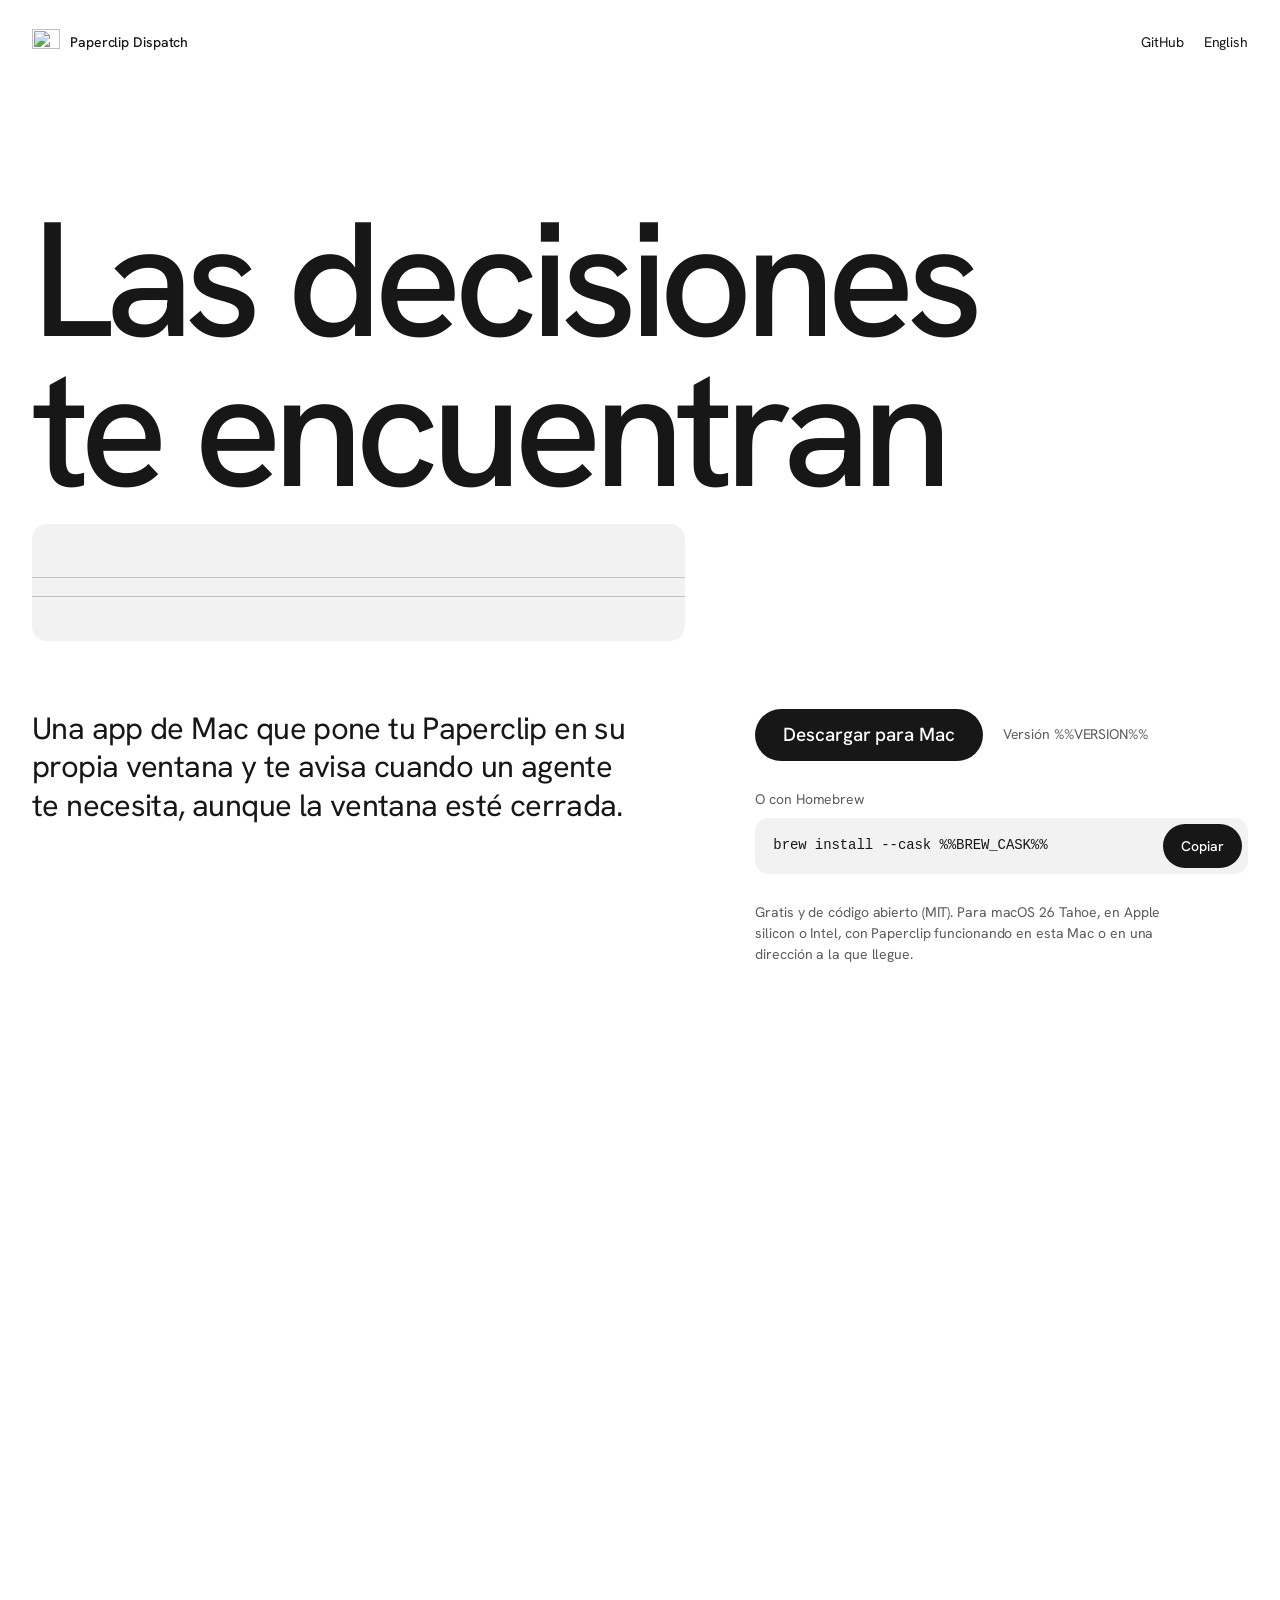
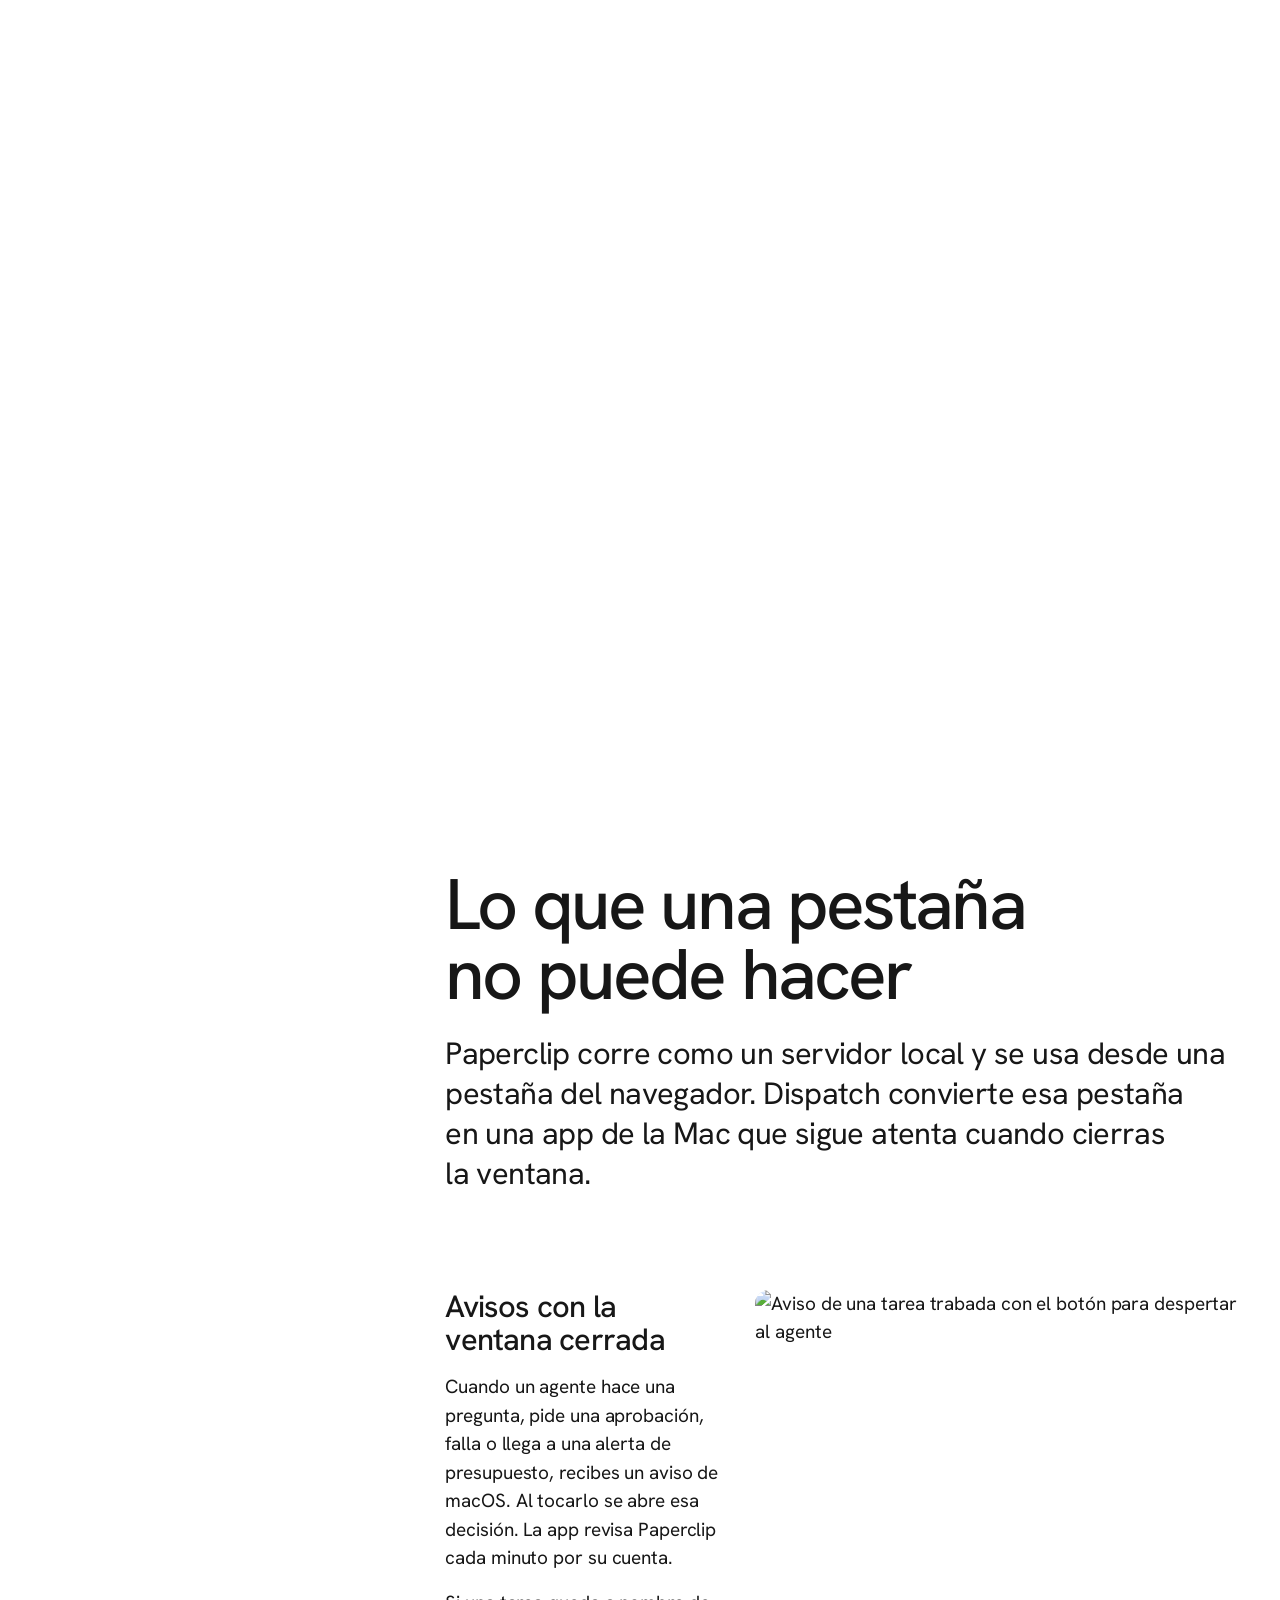
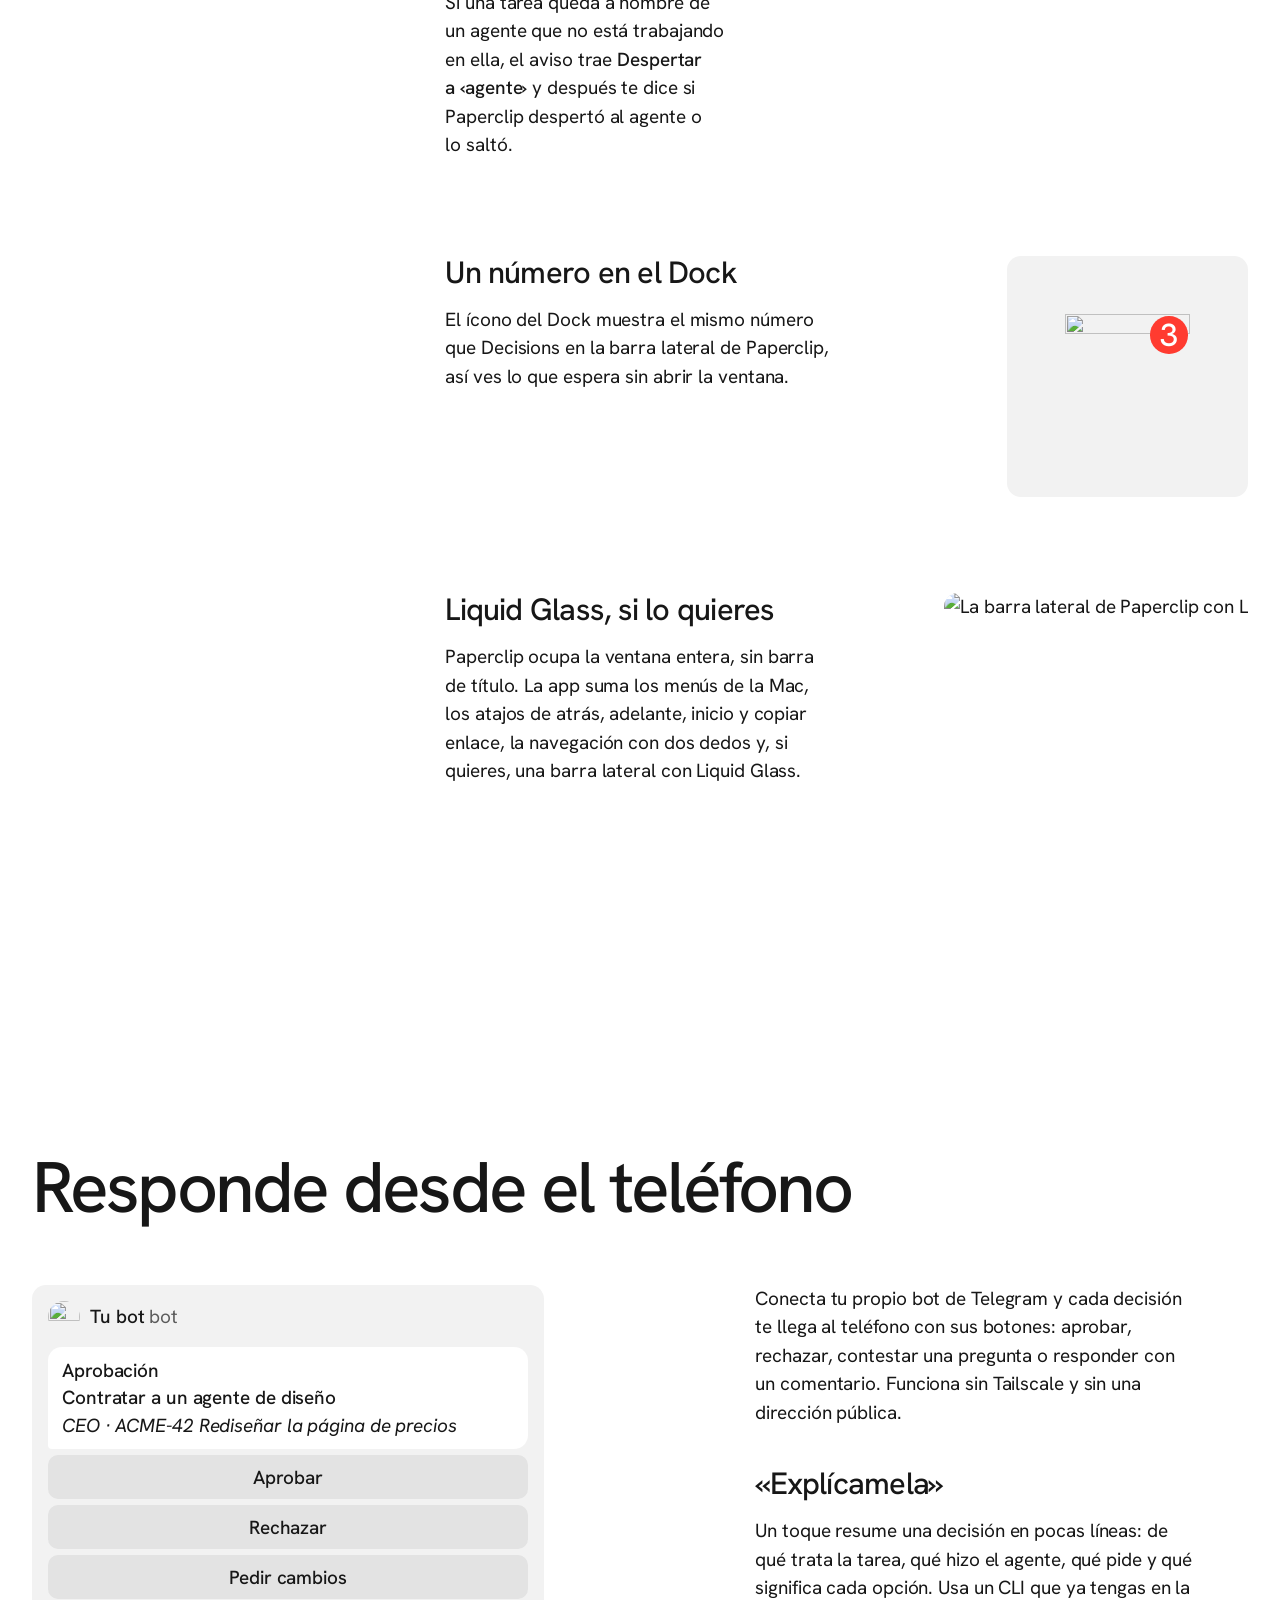
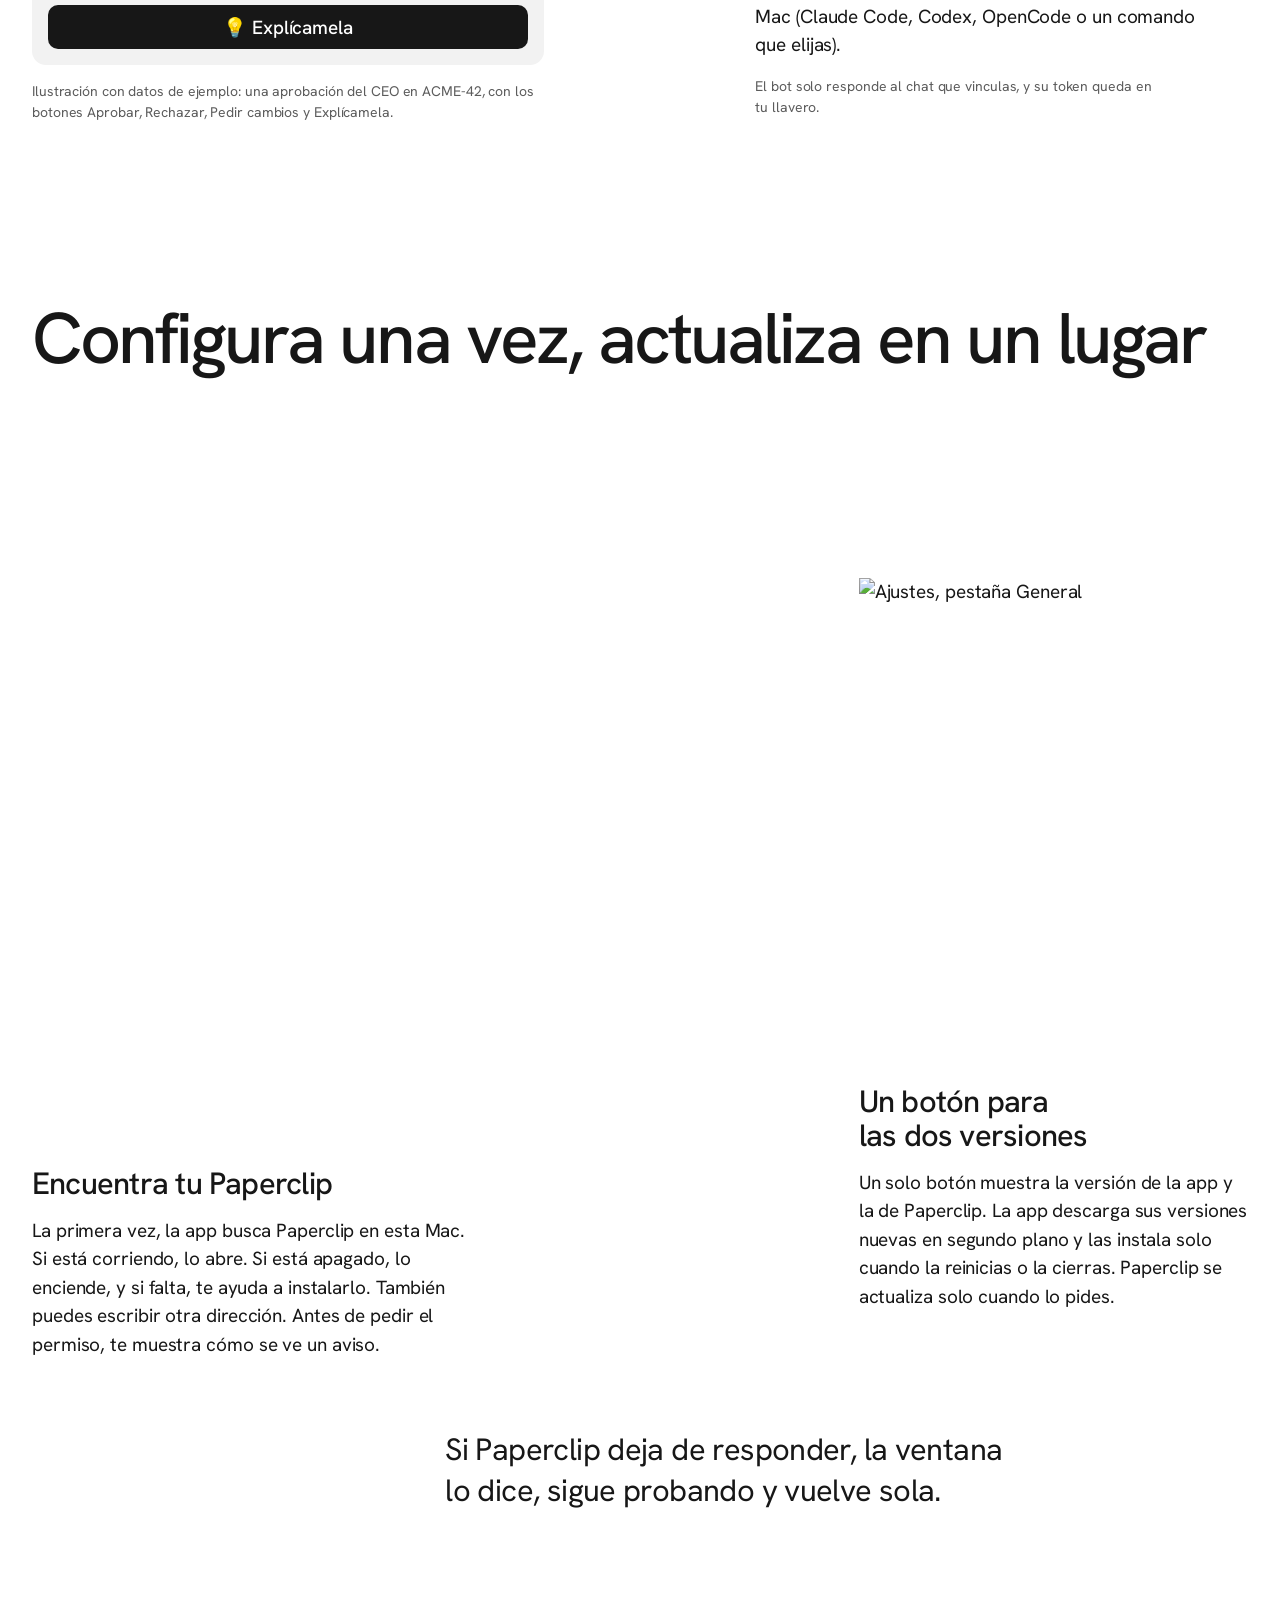
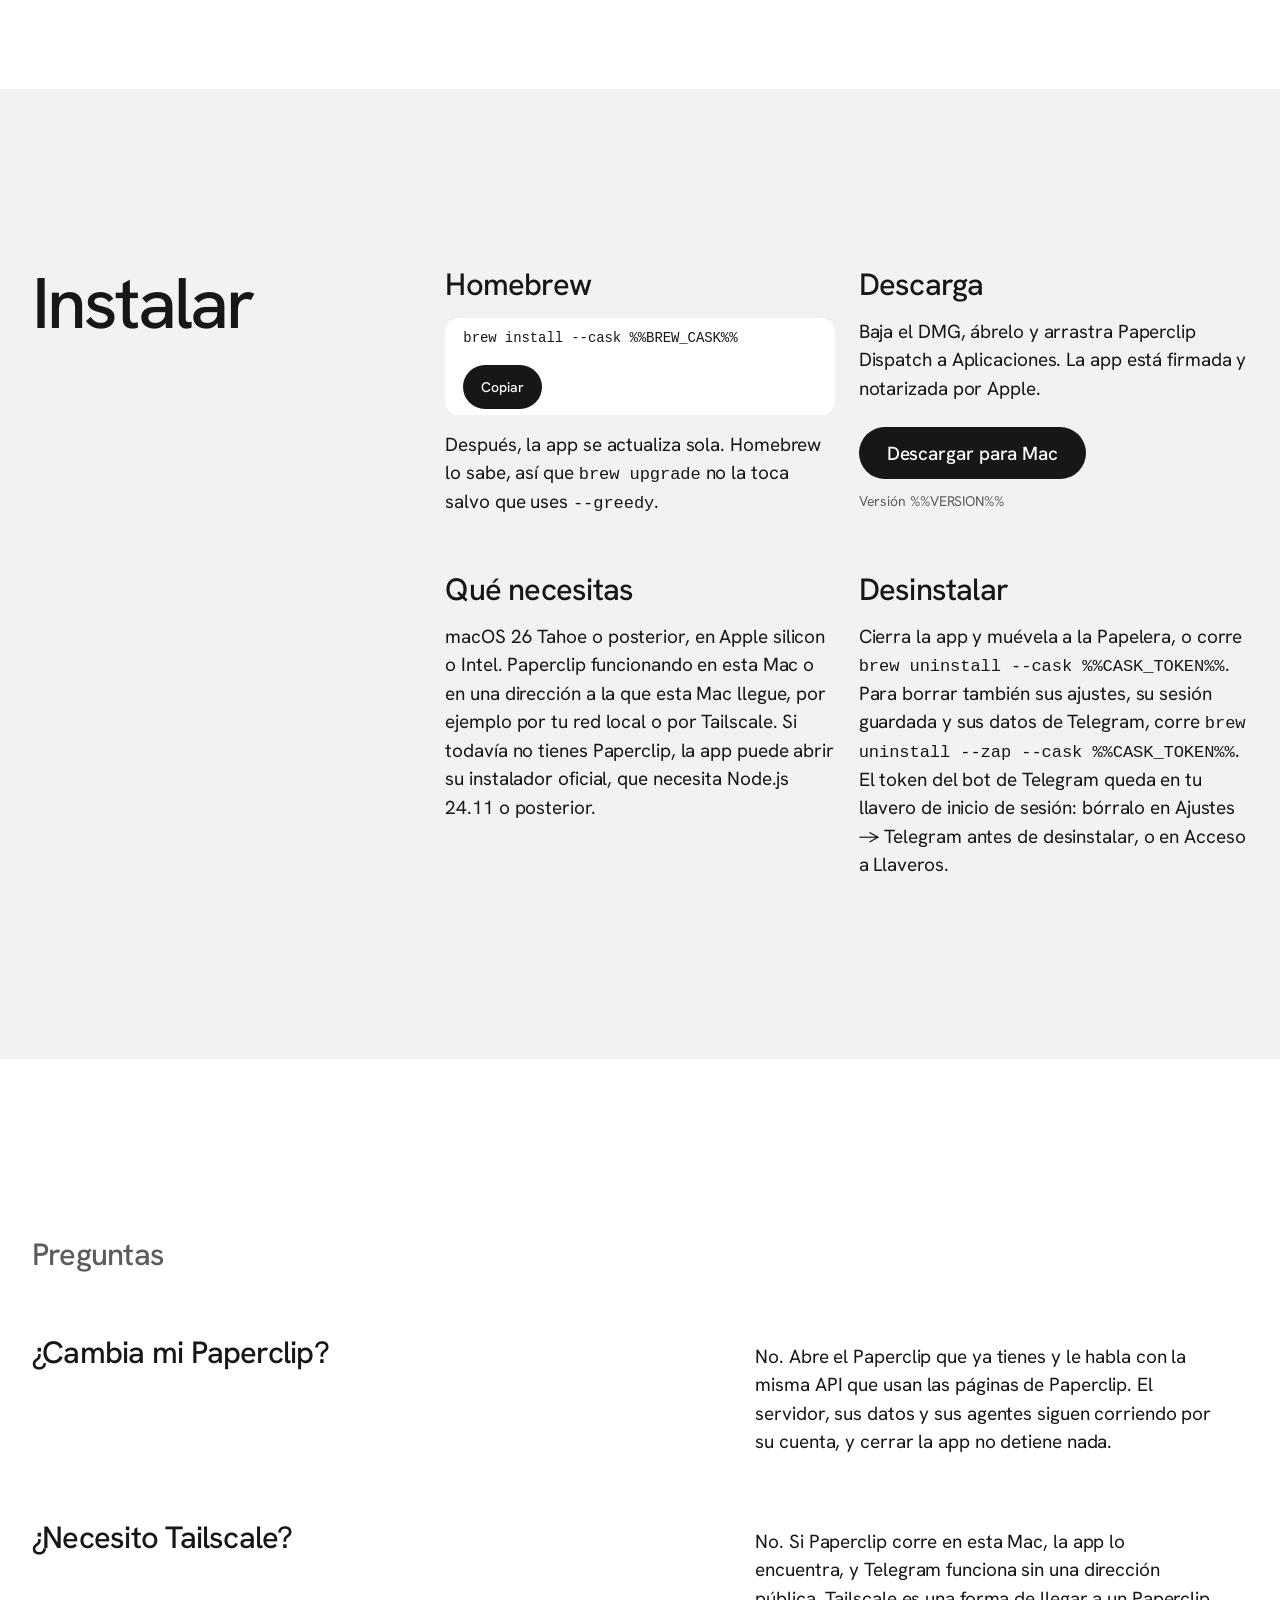
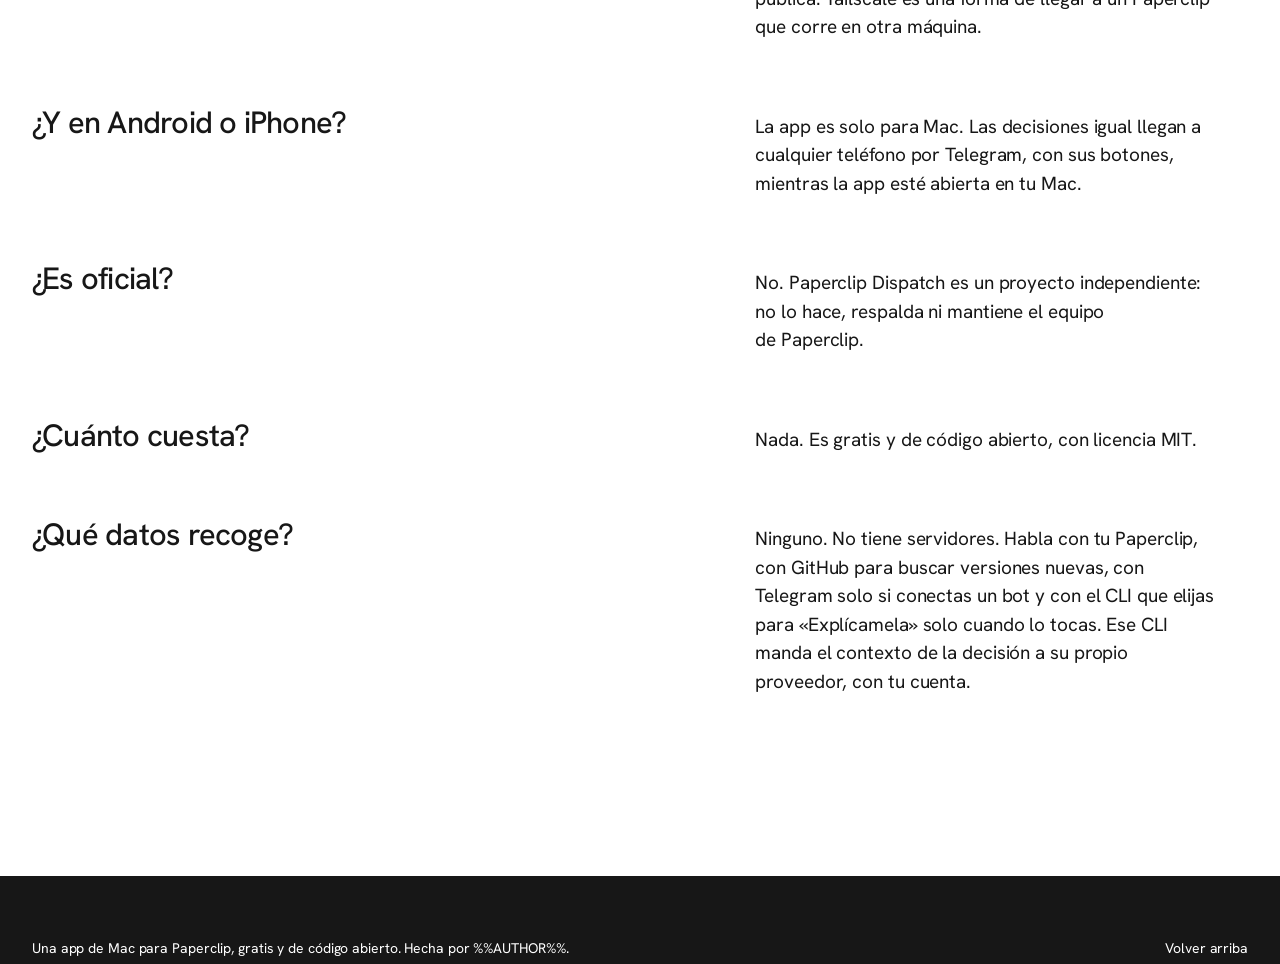
==== commit 682061fd: "fix(site): keep the cask name on one line in the Homebrew command" ====
--- a/site/es/index.html
+++ b/site/es/index.html
@@ -71,7 +71,7 @@
           <div class="brew" data-ui>
             <span class="note" id="brew-label">O con Homebrew</span>
             <div class="command">
-              <code id="brew-command">brew install --cask %%BREW_CASK%%</code>
+              <code id="brew-command">brew install --cask <span class="nowrap">%%BREW_CASK%%</span></code>
               <button class="copy" type="button" data-copy="brew-command" data-copied="Copiado" data-copied-status="Copiado al portapapeles." data-selected-status="Seleccionado. Presiona ⌘C para copiarlo." aria-describedby="brew-label">Copiar</button>
             </div>
             <span class="copied visually-hidden" role="status" aria-live="polite"></span>
@@ -213,7 +213,7 @@
           <h3>Homebrew</h3>
           <div class="brew" data-ui>
             <div class="command">
-              <code id="brew-command-install">brew install --cask %%BREW_CASK%%</code>
+              <code id="brew-command-install">brew install --cask <span class="nowrap">%%BREW_CASK%%</span></code>
               <button class="copy" type="button" data-copy="brew-command-install" data-copied="Copiado" data-copied-status="Copiado al portapapeles." data-selected-status="Seleccionado. Presiona ⌘C para copiarlo." aria-label="Copiar el comando de Homebrew">Copiar</button>
             </div>
             <span class="copied visually-hidden" role="status" aria-live="polite"></span>
--- a/site/styles.css
+++ b/site/styles.css
@@ -9,6 +9,8 @@
   --surface: #f2f2f2;
   --on-ink: #ffffff;
   --badge: #ff3b30;
+  /* Las teclas del mensaje de Telegram (ilustración): un paso más que la superficie */
+  --key: #e3e3e3;
 
   --font: "Hanken Grotesk", ui-sans-serif, system-ui, -apple-system, "Helvetica Neue", Arial, sans-serif;
   --font-code: ui-monospace, "SF Mono", Menlo, monospace; /* taste-skill-ignore: solo para el comando de Homebrew, que es código real en <code> */
@@ -37,6 +39,7 @@
     --surface: #1a1a1a;
     --on-ink: #0a0a0a;
     --badge: #ff453a;
+    --key: #2a2a2a;
   }
 }
 
@@ -104,6 +107,7 @@
   padding: calc(var(--margin) * 0.9) var(--margin);
   font-size: var(--step-small);
 }
+.bar-links { display: flex; gap: 1.25rem; }
 .wordmark { display: inline-flex; align-items: center; gap: 0.625rem; font-weight: 500; text-decoration: none; }
 
 /* ---- Hero: la frase con el aviso en lugar de las últimas palabras ---- */
@@ -152,6 +156,8 @@
     margin: 0 0 0 0.12em;
     border-radius: 0.09em;
   }
+  /* En español «te encuentran» y el aviso no caben en una línea: el aviso baja a la suya, en el margen */
+  .sentence:lang(es) .strip { display: block; margin: 0.12em 0 0; }
 }
 
 .hero-body {
@@ -176,14 +182,16 @@
   min-width: 0;
 }
 .command code {
+  /* Nunca más angosto que «javiervinus/tap/paperclip-dispatch»: si no cabe junto al botón, el botón baja */
   flex: 1 1 17rem;
-  min-width: 0;
+  min-width: min(100%, 35ch);
   padding: 0.25rem 0;
   font-family: var(--font-code);
   font-size: var(--step-small);
   line-height: 1.5;
   overflow-wrap: break-word;
 }
+.command .nowrap { white-space: nowrap; }
 .visually-hidden { position: absolute; width: 1px; height: 1px; margin: -1px; overflow: hidden; clip-path: inset(50%); white-space: nowrap; }
 .requirements { max-width: 52ch; }
 
@@ -204,7 +212,7 @@
 }
 .tab-intro { display: grid; gap: 1.5rem; }
 .tab-intro h2 { font-size: var(--step-head); line-height: 0.98; letter-spacing: -0.04em; }
-.statement { font-size: var(--step-title); line-height: 1.3; letter-spacing: -0.02em; max-width: 42ch; }
+.statement { font-size: var(--step-title); line-height: 1.3; letter-spacing: -0.02em; max-width: 48ch; }
 
 .row { display: grid; gap: 1.5rem var(--gap); align-items: start; }
 .row-text { display: grid; gap: 1rem; max-width: 38ch; }
@@ -244,7 +252,7 @@
 
 @media (min-width: 900px) {
   .tab-intro, .row { grid-template-columns: repeat(12, minmax(0, 1fr)); }
-  .tab-intro > * { grid-column: 5 / span 7; }
+  .tab-intro > * { grid-column: 5 / span 8; }
   .row-text { grid-column: 5 / span 4; }
   .row-media { grid-column: 9 / span 4; justify-self: end; }
   .media-dock { width: 62%; }
@@ -255,6 +263,171 @@
   /* El aviso del titular se abre aquí más grande */
   .row-notify .row-text { grid-column: 5 / span 3; }
   .row-notify .row-media { grid-column: 8 / span 5; }
+}
+
+/* ---- Telegram: la ilustración a un lado, el texto al otro (al revés que las filas de arriba) ---- */
+.phone {
+  padding: 0 var(--margin) var(--section);
+  display: grid;
+  gap: clamp(2.5rem, 1.5rem + 3vw, 4.5rem) var(--gap);
+  align-items: start;
+}
+.phone h2, .setup h2, .install h2 { font-size: var(--step-head); line-height: 0.98; letter-spacing: -0.04em; }
+.phone-text { display: grid; gap: 1rem; max-width: 40ch; }
+.phone-lead { margin-bottom: 1.5rem; }
+.phone-text h3 { font-size: var(--step-title); line-height: 1.1; letter-spacing: -0.025em; }
+
+.phone-chat { display: grid; gap: 1rem; width: 100%; max-width: 32rem; }
+/* El mensaje del bot, dibujado con el texto y los botones que arma la app (TelegramFormat.decision y
+   TelegramChannel.keyboard). Es una ilustración: la tecla «Explain it to me» abre el resumen sin JS. */
+.chat {
+  display: grid;
+  gap: 0.375rem;
+  padding: 1rem;
+  border-radius: var(--radius);
+  background: var(--surface);
+  line-height: 1.45;
+}
+.chat-head { display: flex; align-items: center; gap: 0.625rem; margin-bottom: 0.5rem; }
+.chat-head img { border-radius: 50%; }
+.chat-name { font-weight: 500; }
+.chat-role { color: var(--soft); }
+.bubble {
+  padding: 0.625rem 0.875rem;
+  border-radius: var(--radius) var(--radius) var(--radius) 4px;
+  background: var(--ground);
+}
+.bubble p { margin: 0; }
+.keys { display: grid; gap: 0.375rem; }
+.key {
+  display: flex;
+  align-items: center;
+  justify-content: center;
+  min-height: 2.75rem;
+  padding: 0.5rem 1rem;
+  border-radius: 10px;
+  background: var(--key);
+  font-weight: 500;
+  text-align: center;
+}
+.explain { display: grid; gap: 0.75rem; }
+.key-live {
+  list-style: none;
+  background: var(--ink);
+  color: var(--on-ink);
+  cursor: pointer;
+  transition: transform 120ms var(--ease-out), opacity 180ms ease;
+}
+.key-live::-webkit-details-marker { display: none; }
+.key-live:active { transform: scale(0.97); }
+.reply { display: grid; gap: 0.375rem; }
+.quote { padding: 0.375rem 0.625rem; border-radius: 8px; background: var(--surface); }
+.reply-hint { margin-top: 0.375rem; }
+
+@media (min-width: 900px) {
+  .phone { grid-template-columns: repeat(12, minmax(0, 1fr)); }
+  .phone h2 { grid-column: 1 / span 12; }
+  .phone-chat { grid-column: 1 / span 6; }
+  .phone-text { grid-column: 8 / span 5; }
+}
+
+/* ---- Primer arranque y actualizaciones: dos capturas de tamaños distintos, la segunda más abajo ---- */
+.setup {
+  padding: 0 var(--margin) var(--section);
+  display: grid;
+  gap: clamp(3rem, 2rem + 3vw, 5rem) var(--gap);
+  align-items: start;
+}
+.setup-step { display: grid; gap: 1.5rem; }
+.setup-step img { width: 100%; }
+.setup-settings img { max-width: 24rem; }
+.setup-text { display: grid; gap: 1rem; max-width: 40ch; }
+.setup-text h3 { font-size: var(--step-title); line-height: 1.1; letter-spacing: -0.025em; }
+.setup-close { max-width: 34ch; }
+
+@media (min-width: 900px) {
+  .setup { grid-template-columns: repeat(12, minmax(0, 1fr)); }
+  .setup h2 { grid-column: 1 / span 12; }
+  .setup-welcome { grid-column: 1 / span 7; }
+  .setup-settings { grid-column: 9 / span 4; margin-top: clamp(6rem, 2rem + 8vw, 12rem); }
+  .setup-settings img { max-width: none; }
+  .setup-close { grid-column: 5 / span 7; }
+}
+
+/* ---- Instalar: un campo de superficie a todo el ancho ---- */
+.install {
+  padding: var(--section) var(--margin);
+  background: var(--surface);
+  display: grid;
+  gap: clamp(2.5rem, 1.5rem + 3vw, 4.5rem) var(--gap);
+  align-items: start;
+}
+.install .command { background: var(--ground); }
+.install-grid { display: grid; gap: clamp(2.5rem, 1.5rem + 2.5vw, 4rem) var(--gap); }
+.install-block { display: grid; gap: 1rem; align-content: start; max-width: 44ch; }
+.install-block h3 { font-size: var(--step-title); line-height: 1.1; letter-spacing: -0.025em; }
+.install-block .download { margin-top: 0.5rem; }
+.install-block p code, .faq code {
+  font-family: var(--font-code);
+  font-size: 0.9em;
+  overflow-wrap: anywhere;
+}
+
+@media (min-width: 900px) {
+  .install { grid-template-columns: repeat(12, minmax(0, 1fr)); }
+  .install h2 { grid-column: 1 / span 4; }
+  .install-grid { grid-column: 5 / span 8; grid-template-columns: repeat(2, minmax(0, 1fr)); }
+}
+
+/* ---- Preguntas: la pregunta grande a la izquierda, la respuesta al lado ---- */
+.faq {
+  padding: var(--section) var(--margin);
+  display: grid;
+  gap: clamp(3rem, 2rem + 2.5vw, 5rem);
+}
+.faq h2, .qa h3 { font-size: var(--step-title); line-height: 1.1; letter-spacing: -0.025em; }
+.faq h2 { color: var(--soft); }
+.qa { display: grid; gap: 0.75rem var(--gap); align-items: baseline; }
+.qa p { max-width: 42ch; }
+
+@media (min-width: 900px) {
+  .qa { grid-template-columns: repeat(12, minmax(0, 1fr)); }
+  .qa h3 { grid-column: 1 / span 6; max-width: 20ch; }
+  .qa p { grid-column: 8 / span 5; }
+}
+
+/* ---- Pie: un campo de tinta, con el nombre de vuelta en grande ---- */
+.close {
+  padding: clamp(2.5rem, 1.5rem + 3vw, 4rem) var(--margin) clamp(2rem, 1rem + 2vw, 3rem);
+  background: var(--ink);
+  color: var(--on-ink);
+  display: grid;
+  gap: clamp(2rem, 1rem + 3vw, 4rem);
+}
+.close :focus-visible { outline-color: var(--on-ink); }
+.close ::selection { background: var(--on-ink); color: var(--ink); }
+.close-top { display: flex; flex-wrap: wrap; justify-content: space-between; gap: 1rem 2rem; font-size: var(--step-small); }
+.disclaimer { max-width: 52ch; }
+@media (min-width: 640px) {
+  /* El aviso de proyecto independiente, a la vista: a tamaño de frase desde la tableta */
+  .disclaimer { font-size: var(--step-title); line-height: 1.3; letter-spacing: -0.02em; }
+}
+.close-line {
+  margin-top: clamp(2rem, 1rem + 6vw, 8rem);
+  font-size: var(--step-head);
+  font-weight: 500;
+  line-height: 0.98;
+  letter-spacing: -0.04em;
+  text-decoration: underline;
+  text-decoration-thickness: 0.05em;
+  text-underline-offset: 0.12em;
+  text-decoration-color: transparent;
+  transition: text-decoration-color 180ms ease;
+}
+.close-links { display: flex; flex-wrap: wrap; gap: 0.75rem 1.5rem; font-size: var(--step-small); }
+@media (hover: hover) and (pointer: fine) {
+  .close-line:hover { text-decoration-color: currentColor; }
+  .key-live:hover { opacity: 0.86; }
 }
 
 /* ---- Movimiento: solo transform y opacity, y nada se queda oculto sin él ---- */
@@ -264,6 +437,7 @@
   @keyframes settle { from { transform: scale(1.12); } }
 
   .sentence { animation: rise 700ms var(--ease-out) both; }
+  .explain[open] .reply { animation: rise 420ms var(--ease-out) both; }
   .strip { animation: shutter 1100ms var(--ease-in-out) 250ms both; }
   .strip img { animation: settle 1500ms var(--ease-out) 250ms both; }
   .lead { animation: rise 700ms var(--ease-out) 420ms both; }
@@ -277,7 +451,9 @@
     @keyframes open { from { opacity: 0.4; transform: scale(0.94); } }
 
     .window img { animation: open linear both; animation-timeline: view(); animation-range: entry 0% cover 35%; }
-    .tab-intro > *, .row-text > *, .row-media {
+    .tab-intro > *, .row-text > *, .row-media,
+    .phone h2, .phone-chat, .phone-text > *, .setup h2, .setup-step > *, .setup-close,
+    .install h2, .install-block, .faq h2, .qa > *, .close-line {
       animation: enter linear both;
       animation-timeline: view();
       animation-range: entry 5% entry 70%;
@@ -285,5 +461,7 @@
     .tab-intro > :nth-child(2), .row-text > :nth-child(2) { animation-range: entry 12% entry 80%; }
     .row-text > :nth-child(3) { animation-range: entry 18% entry 90%; }
     .row-media { animation-range: entry 20% entry 95%; }
+    .phone-chat, .setup-step > :nth-child(2), .qa > p { animation-range: entry 12% entry 80%; }
+    .install-block:nth-child(2n) { animation-range: entry 14% entry 84%; }
   }
 }
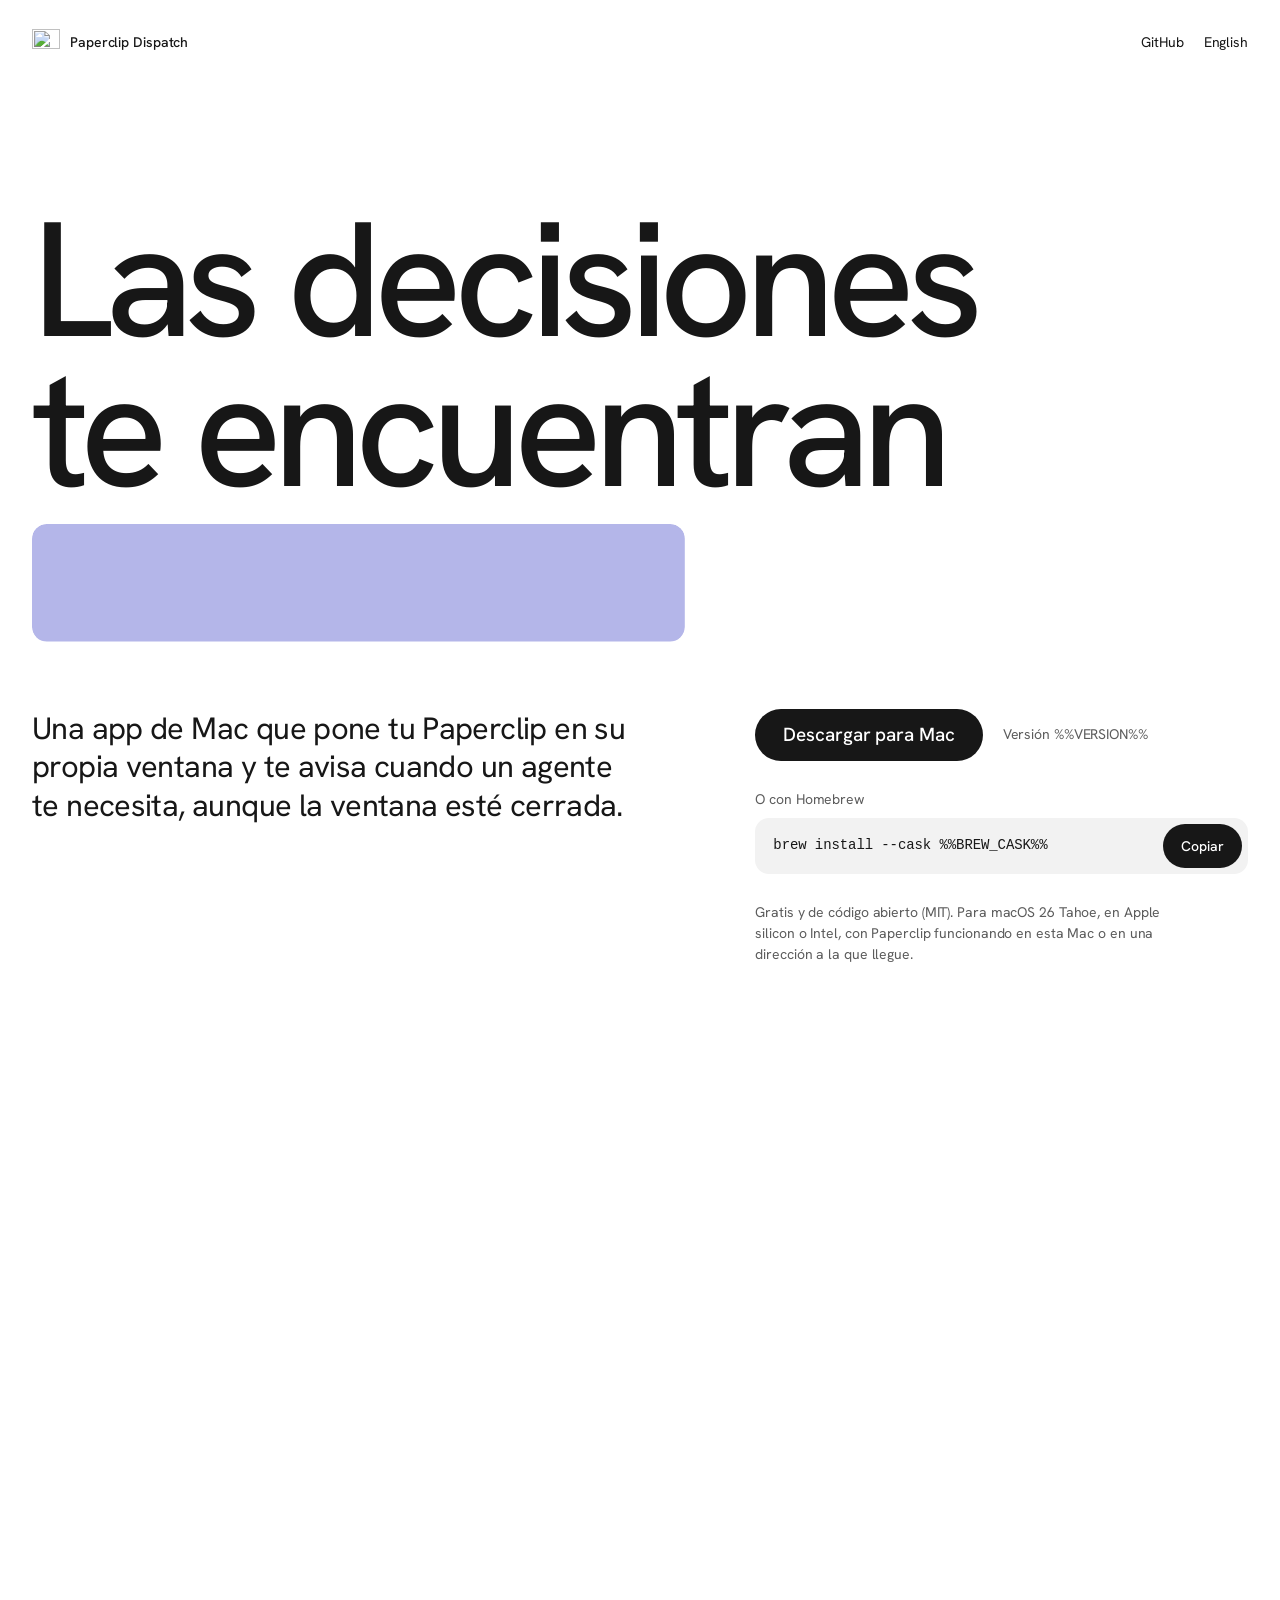
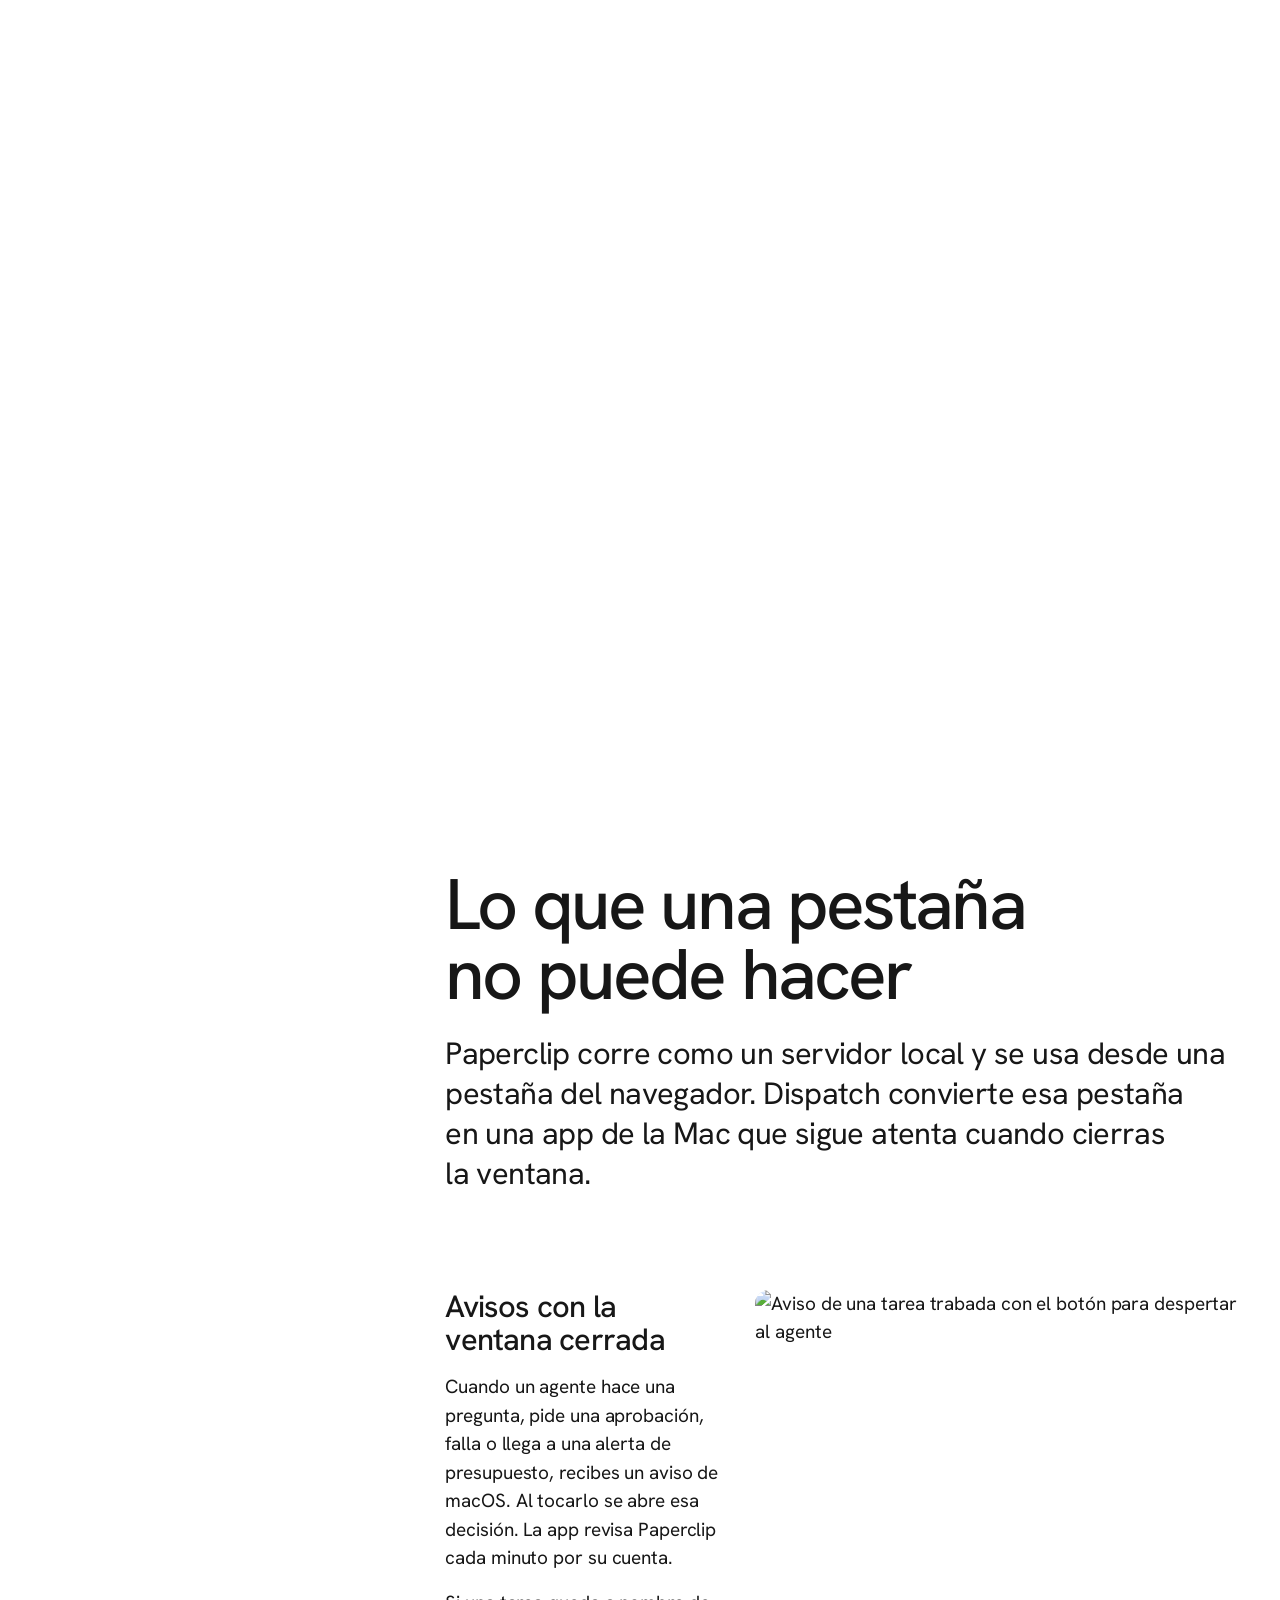
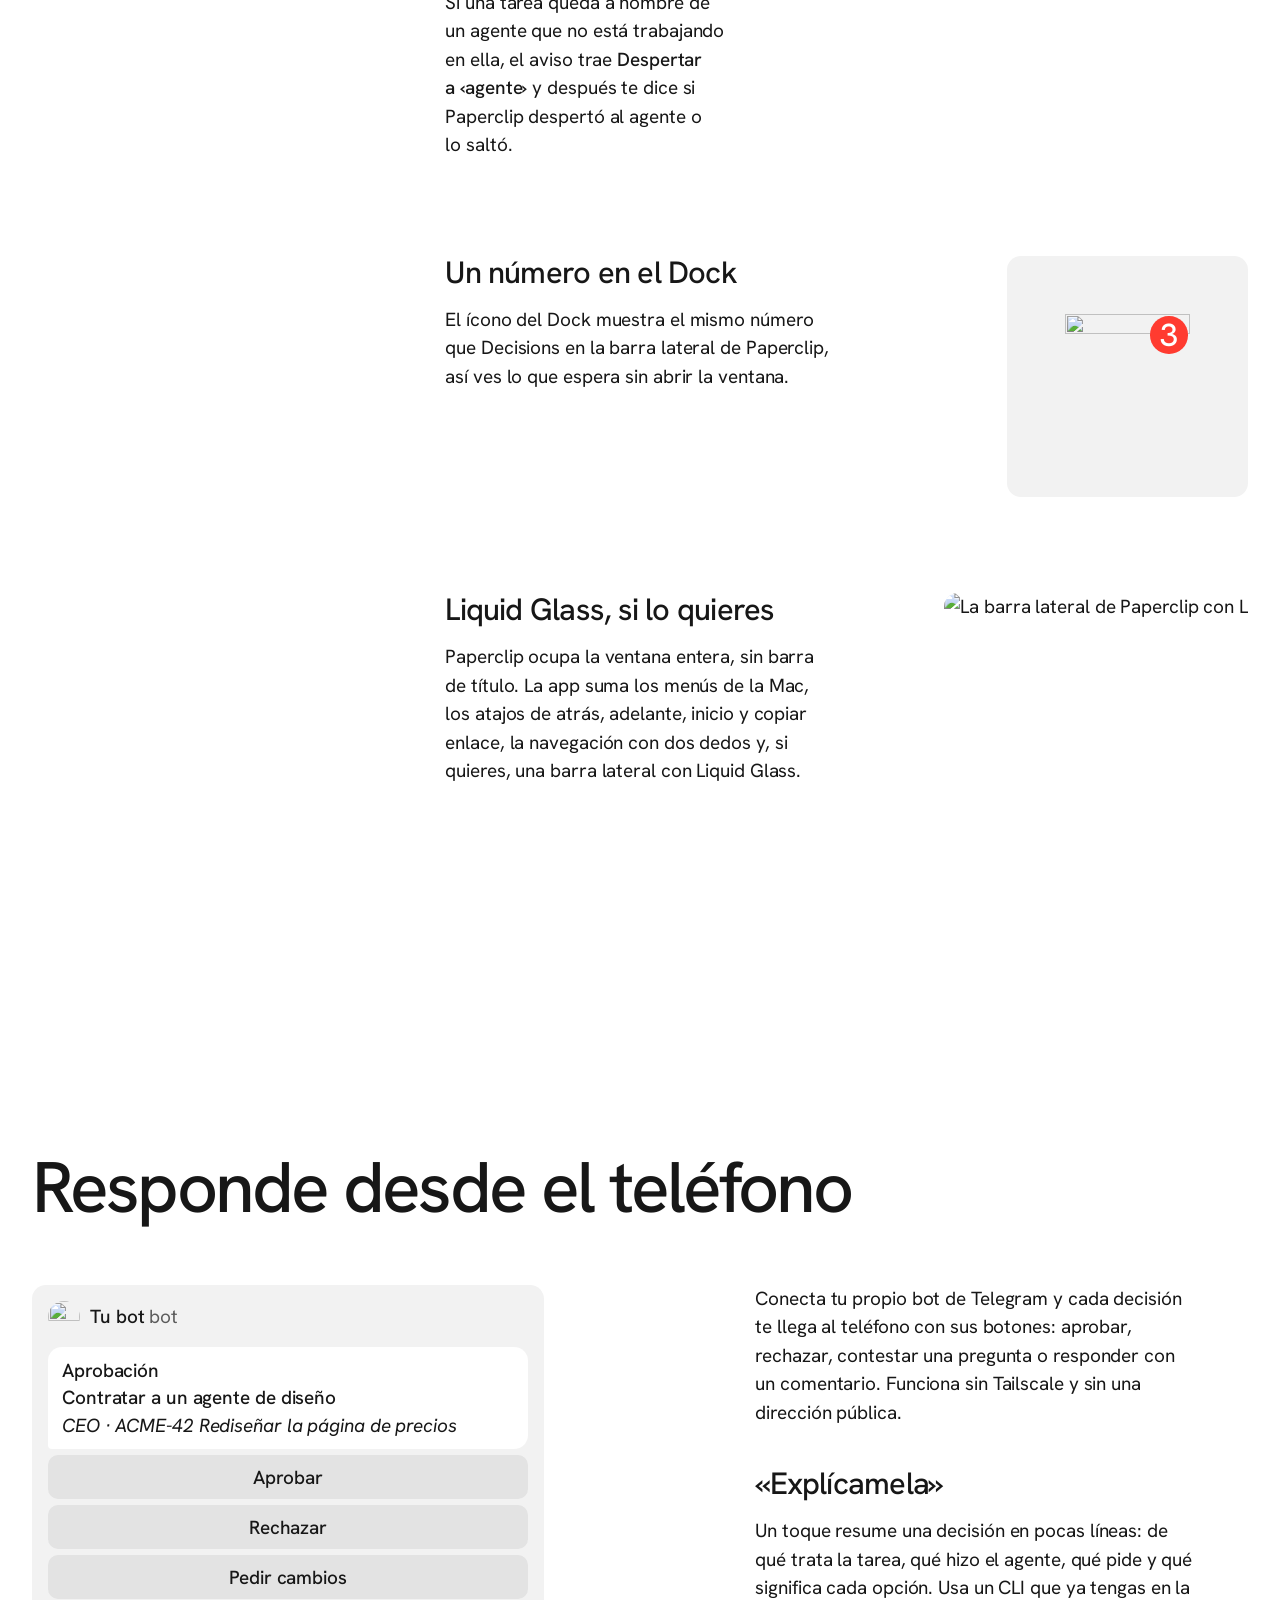
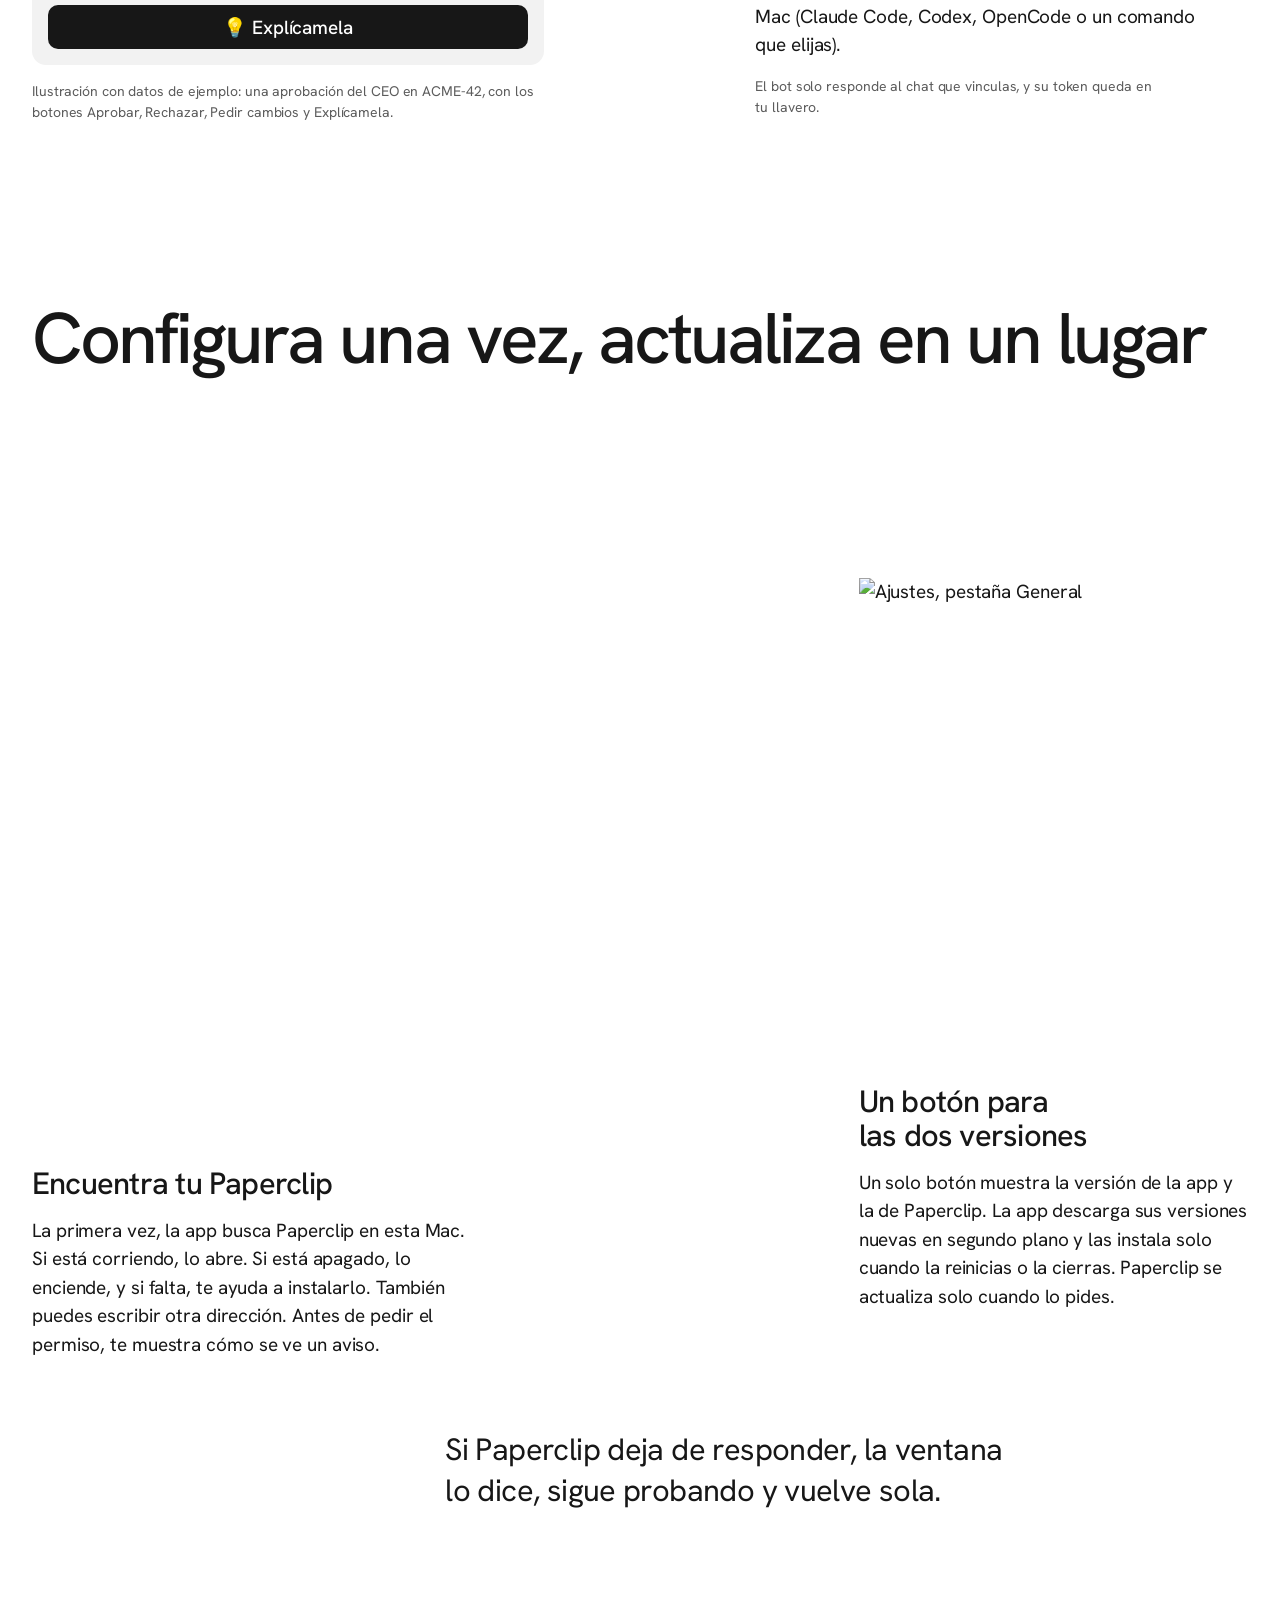
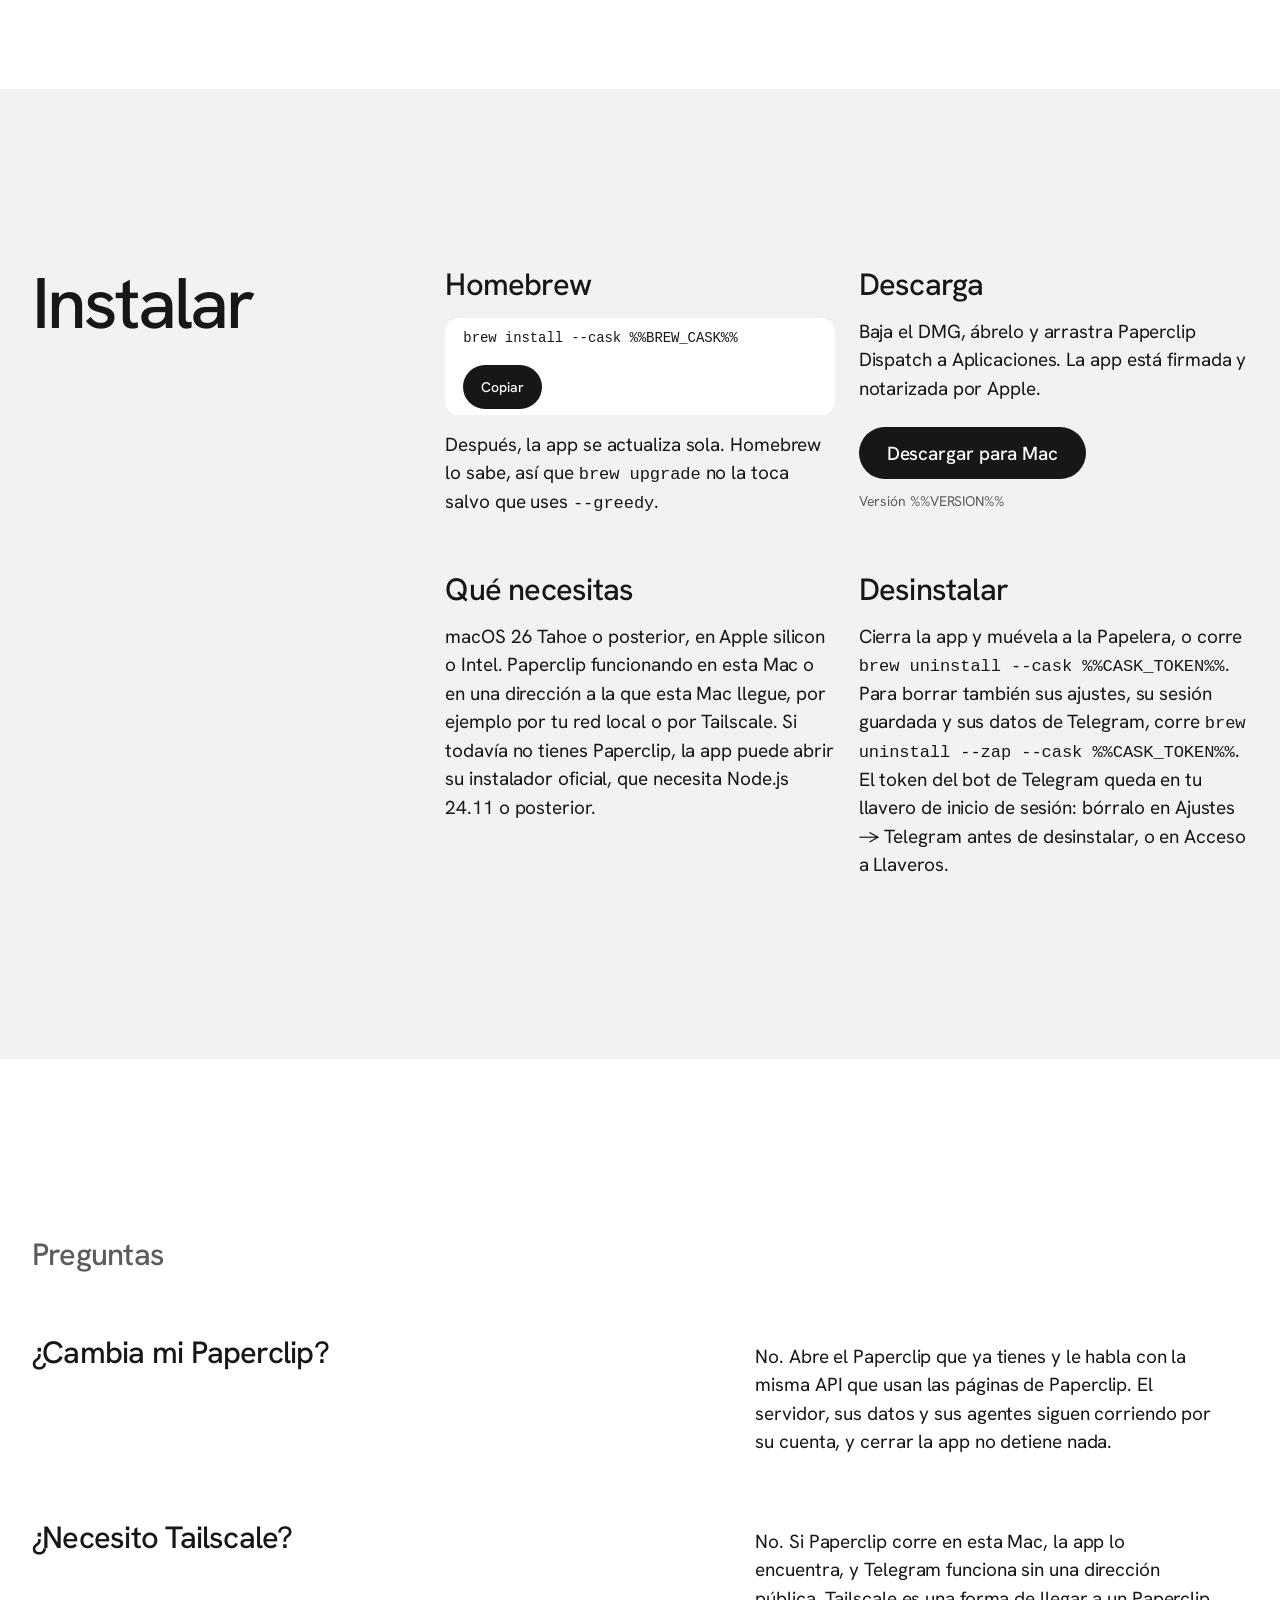
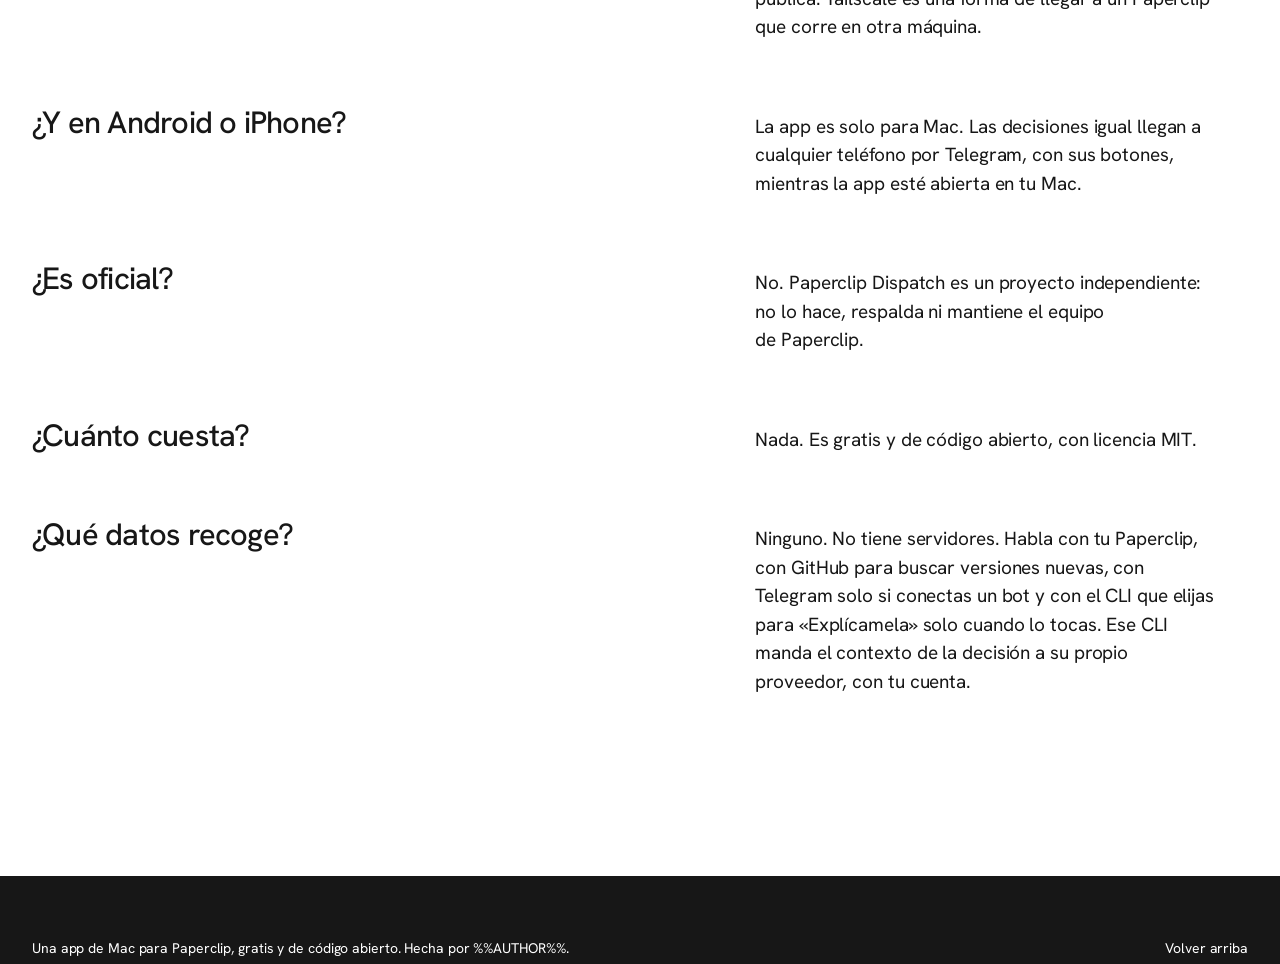
==== commit 883e4a48: "feat(site): draw the hero notifications in HTML and rotate them The hero notification was a capture." ====
--- a/site/es/index.html
+++ b/site/es/index.html
@@ -50,15 +50,48 @@
 
   <main>
     <section class="hero" aria-labelledby="hero-title">
-      <h1 id="hero-title" class="sentence">
-        <span class="sentence-words">Las decisiones<br class="br-wide"> te encuentran</span>
-        <span class="strip shutter">
-          <picture>
-            <source media="(prefers-color-scheme: dark)" srcset="../images/notification-dark-880.webp">
-            <img src="../images/notification-880.webp" width="880" height="224" alt="" fetchpriority="high">
-          </picture>
+      <div class="sentence">
+        <h1 id="hero-title" class="sentence-words">Las decisiones<br class="br-wide"> te encuentran</h1>
+        <!-- Avisos de ejemplo con el título, el texto y el botón que arma la app (DecisionsMonitor.notice,
+             WakeText). Llegan de a uno, solo con CSS; con «reducir movimiento» queda el primero. La casilla los pausa. -->
+        <span class="strip" data-ui>
+          <input class="notices-pause" type="checkbox" aria-label="Pausar los avisos">
+          <span class="notices" aria-hidden="true">
+            <span class="notice is-in">
+              <span class="notice-text">
+                <span class="notice-head"><span class="notice-title">ACME-221</span></span>
+                <span class="notice-body">Rediseñar la página de precios</span>
+              </span>
+              <span class="notice-action">Despertar a CEO</span>
+            </span>
+            <span class="notice">
+              <span class="notice-text">
+                <span class="notice-head"><span class="notice-title">Paperclip aceptó el despertar</span><span class="notice-time">ahora</span></span>
+                <span class="notice-body">CEO va a trabajar en ACME-220.</span>
+              </span>
+            </span>
+            <span class="notice">
+              <span class="notice-text">
+                <span class="notice-head"><span class="notice-title">CEO</span><span class="notice-time">ahora</span></span>
+                <span class="notice-body">Contratar a un agente de diseño</span>
+              </span>
+            </span>
+            <span class="notice">
+              <span class="notice-text">
+                <span class="notice-head"><span class="notice-title">CEO · ACME-224</span><span class="notice-time">ahora</span></span>
+                <span class="notice-body">¿Qué planes van en la página de precios?</span>
+              </span>
+            </span>
+            <span class="notice">
+              <span class="notice-text">
+                <span class="notice-head"><span class="notice-title">Jefe de gabinete · ACME-219</span><span class="notice-time">ahora</span></span>
+                <span class="notice-body">¿Apruebas el plan del informe trimestral?</span>
+              </span>
+            </span>
+          </span>
+          <svg class="pause-glyph" viewBox="0 0 16 16" aria-hidden="true"><path class="glyph-pause" d="M5 4h2v8H5zm4 0h2v8H9z"/><path class="glyph-play" d="M5.5 3.8v8.4L12 8z"/></svg>
         </span>
-      </h1>
+      </div>
 
       <div class="hero-body">
         <p class="lead">Una app de Mac que pone tu Paperclip en su propia ventana y te avisa cuando un agente te necesita, aunque la ventana esté cerrada.</p>
--- a/site/styles.css
+++ b/site/styles.css
@@ -11,8 +11,17 @@
   --badge: #ff3b30;
   /* Las teclas del mensaje de Telegram (ilustración): un paso más que la superficie */
   --key: #e3e3e3;
+  /* El aviso del hero: el tono medio del fondo de escritorio y el vidrio de la captura (NotificationsSnapshot) */
+  --desk: #b4b6e9;
+  --notice-glass: rgb(255 255 255 / 0.7);
+  --notice-solid: #f4f1fa;
+  --notice-rim: rgb(255 255 255 / 0.65);
+  --notice-key: rgb(60 40 90 / 0.1);
+  --notice-ink: #0a0a0a;
+  --notice-soft: rgb(10 10 10 / 0.58);
 
   --font: "Hanken Grotesk", ui-sans-serif, system-ui, -apple-system, "Helvetica Neue", Arial, sans-serif;
+  --font-system: -apple-system, BlinkMacSystemFont, system-ui, "Helvetica Neue", Arial, sans-serif; /* taste-skill-ignore: solo para el aviso del hero, que imita uno de macOS */
   --font-code: ui-monospace, "SF Mono", Menlo, monospace; /* taste-skill-ignore: solo para el comando de Homebrew, que es código real en <code> */
 
   /* Cinco tamaños, ninguno más */
@@ -40,6 +49,13 @@
     --on-ink: #0a0a0a;
     --badge: #ff453a;
     --key: #2a2a2a;
+    --desk: #2f2548;
+    --notice-glass: rgb(8 6 20 / 0.24);
+    --notice-solid: #2b2540;
+    --notice-rim: rgb(255 255 255 / 0.08);
+    --notice-key: rgb(255 255 255 / 0.1);
+    --notice-ink: #ffffff;
+    --notice-soft: rgb(255 255 255 / 0.62);
   }
 }
 
@@ -113,52 +129,136 @@
 /* ---- Hero: la frase con el aviso en lugar de las últimas palabras ---- */
 .hero { padding: clamp(3rem, 1rem + 8vw, 8rem) var(--margin) 0; }
 
+/* La frase es el h1 y el aviso que la sigue en la misma línea (fuera del h1, para que no sea parte del título) */
 .sentence {
   font-size: var(--step-display);
+  font-weight: 500;
   line-height: 0.92;
   letter-spacing: -0.05em;
-}
-.sentence-words { display: block; }
+  text-wrap: balance;
+}
+.sentence-words { display: block; font: inherit; }
 .br-wide { display: none; }
 
-/* El aviso, con la tarjeta entera y un margen parejo del fondo de la captura, se apoya en la línea base y mide
-   la altura de las mayúsculas. La captura (docs/images/notification.png) mide 880 × 224 px y la tarjeta ocupa
-   x 56–824, y 88–200: el recorte deja 16 px alrededor. Los márgenes en % se miden sobre el ancho del recorte. */
+/* El aviso: un aviso de macOS 26 dibujado aquí, con las medidas de la captura (docs/images/notification.png,
+   que dibuja NotificationsSnapshot.swift) en puntos: el escenario es el recorte de 400 × 72 pt (16 px a 2×
+   alrededor de la tarjeta) y la tarjeta mide 384 × 56 pt. --pt es un punto de la captura a la escala del
+   escenario, así el aviso crece y se achica entero, como lo hacía la imagen. */
 .strip {
-  --src-w: 880;
-  --src-h: 224;
-  --cut-x: 40;
-  --cut-y: 72;
-  --cut-w: 800;
-  --cut-h: 144;
+  --stage-w: 400;
+  --stage-h: 72;
+  --pt: calc(100cqw / var(--stage-w));
+  container-type: inline-size;
+  position: relative;
   display: block;
   margin-top: 0.12em;
   width: 100%;
-  aspect-ratio: var(--cut-w) / var(--cut-h);
+  aspect-ratio: var(--stage-w) / var(--stage-h);
   border-radius: var(--radius);
   overflow: hidden;
-  background: var(--surface);
-}
-.strip img {
-  width: calc(100% * var(--src-w) / var(--cut-w));
-  max-width: none;
-  margin: calc(-100% * var(--cut-y) / var(--cut-w)) 0 0 calc(-100% * var(--cut-x) / var(--cut-w));
-  transform-origin: 50% calc(100% * (var(--cut-y) + var(--cut-h) / 2) / var(--src-h));
+  background: var(--desk);
 }
 
 @media (min-width: 640px) {
   .sentence-words { display: inline; }
   .br-wide { display: inline; }
+  /* Se apoya en la línea base y mide la altura de las mayúsculas */
   .strip {
     display: inline-block;
     vertical-align: baseline;
-    width: calc(0.72em * var(--cut-w) / var(--cut-h));
+    width: calc(0.72em * var(--stage-w) / var(--stage-h));
     margin: 0 0 0 0.12em;
     border-radius: 0.09em;
   }
   /* En español «te encuentran» y el aviso no caben en una línea: el aviso baja a la suya, en el margen */
   .sentence:lang(es) .strip { display: block; margin: 0.12em 0 0; }
 }
+
+/* Los avisos van uno encima del otro en la misma tarjeta: cambiar de aviso no mueve nada */
+.notices {
+  font: 400 calc(13 * var(--pt)) / 1.25 var(--font-system);
+  letter-spacing: 0;
+  color: var(--notice-ink);
+}
+.notice {
+  position: absolute;
+  inset: calc(8 * var(--pt));
+  display: flex;
+  align-items: center;
+  gap: calc(10 * var(--pt));
+  padding: 0 calc(12 * var(--pt));
+  border-radius: calc(22 * var(--pt));
+  background: var(--notice-glass);
+  box-shadow: inset 0 0 0 calc(0.5 * var(--pt)) var(--notice-rim); /* taste-skill-ignore: el borde del vidrio del aviso de macOS que imita */
+  opacity: 0;
+  visibility: hidden;
+  transform: translateX(calc(100% + 16 * var(--pt)));
+}
+/* Sin movimiento queda solo el primero: el de la tarea trabada, con «Wake up CEO» */
+.notice.is-in { opacity: 1; visibility: visible; transform: none; }
+/* El ícono de la app, el mismo en todos: el de 64 px (que ya carga la barra) en el teléfono, el de 180 en el resto */
+.notice::before {
+  content: "";
+  flex: none;
+  width: calc(34 * var(--pt));
+  aspect-ratio: 1;
+  background: url("images/icon-180.png") center / contain no-repeat;
+}
+@media (max-width: 639px) and (max-resolution: 2dppx) {
+  .notice::before { background-image: url("images/icon-64.png"); }
+}
+.notice-text { flex: 1; min-width: 0; display: grid; gap: calc(2 * var(--pt)); }
+.notice-head { display: flex; align-items: baseline; justify-content: space-between; gap: calc(6 * var(--pt)); }
+.notice-title, .notice-body { overflow: hidden; white-space: nowrap; text-overflow: ellipsis; }
+.notice-title { font-weight: 600; }
+.notice-time { flex: none; font-size: calc(11 * var(--pt)); color: var(--notice-soft); }
+/* Como en la captura: hasta 110 pt de ancho y dos líneas («Despertar a CEO» baja a la segunda) */
+.notice-action {
+  flex: none;
+  max-width: calc(110 * var(--pt));
+  padding: calc(6 * var(--pt)) calc(10 * var(--pt));
+  border-radius: calc(999 * var(--pt));
+  background: var(--notice-key);
+  font-size: calc(12 * var(--pt));
+  font-weight: 500;
+  line-height: 1.2;
+  text-align: center;
+}
+
+/* Pausar (WCAG 2.2.2): una casilla que cubre todo el escenario, y la marca en la esquina de la tarjeta, donde
+   macOS pone la de cerrar. La marca se ve con el mouse encima, con foco, en pausa y siempre en pantallas táctiles.
+   Las dos aparecen solo si hay movimiento (al final, con las animaciones). */
+.notices-pause, .pause-glyph { display: none; }
+.notices-pause {
+  appearance: none;
+  position: absolute;
+  inset: 0;
+  z-index: 2;
+  margin: 0;
+  border-radius: inherit;
+  cursor: pointer;
+}
+.notices-pause:focus-visible { outline-color: var(--notice-ink); outline-offset: -4px; }
+.pause-glyph {
+  position: absolute;
+  z-index: 1;
+  top: calc(1 * var(--pt));
+  left: calc(1 * var(--pt));
+  width: calc(18 * var(--pt));
+  height: calc(18 * var(--pt));
+  padding: calc(3 * var(--pt));
+  border-radius: 50%;
+  background: var(--notice-solid);
+  box-shadow: inset 0 0 0 calc(0.5 * var(--pt)) var(--notice-rim); /* taste-skill-ignore: como el botón de cerrar de un aviso de macOS */
+  fill: var(--notice-ink);
+  opacity: 0;
+  transition: opacity 180ms ease;
+}
+.glyph-play, .notices-pause:checked ~ .pause-glyph .glyph-pause { display: none; }
+.notices-pause:checked ~ .pause-glyph .glyph-play { display: inline; }
+.strip:hover .pause-glyph, .notices-pause:focus-visible ~ .pause-glyph,
+.notices-pause:checked ~ .pause-glyph { opacity: 1; }
+@media (hover: none) { .pause-glyph { opacity: 1; } }
 
 .hero-body {
   display: grid;
@@ -434,12 +534,38 @@
 @media (prefers-reduced-motion: no-preference) {
   @keyframes rise { from { opacity: 0; transform: translateY(24px); } }
   @keyframes shutter { from { clip-path: inset(0 100% 0 0 round 0.09em); } to { clip-path: inset(0 0 0 0 round 0.09em); } }
-  @keyframes settle { from { transform: scale(1.12); } }
+  @keyframes notice {
+    0% { opacity: 0; visibility: hidden; transform: translateX(var(--notice-off)); animation-timing-function: var(--ease-out); }
+    2.8%, 17.2% { opacity: 1; transform: none; }
+    17.2% { animation-timing-function: var(--ease-in-out); }
+    18.6% { opacity: 0; visibility: visible; transform: translateX(var(--notice-off)); }
+    18.7%, 100% { opacity: 0; visibility: hidden; transform: translateX(var(--notice-off)); }
+  }
 
   .sentence { animation: rise 700ms var(--ease-out) both; }
   .explain[open] .reply { animation: rise 420ms var(--ease-out) both; }
   .strip { animation: shutter 1100ms var(--ease-in-out) 250ms both; }
-  .strip img { animation: settle 1500ms var(--ease-out) 250ms both; }
+  /* Los avisos llegan de a uno y en bucle: cada uno tiene su turno de --notice-slot en una vuelta de
+     --notice-slot × --notice-count, y espera su turno con el retraso. Entra desde la derecha como un aviso de
+     macOS, se queda y sale por el mismo lado antes de que llegue el siguiente. Los porcentajes de @keyframes
+     notice son de una vuelta de 5 turnos de 5 s (entra en 0,7 s, sale a los 4,3 s en 0,35 s): si cambia el
+     número de avisos o el turno, cambian con ellos. El primero llega cuando se abre el escenario. */
+  .strip { --notice-slot: 5s; --notice-count: 5; --notice-off: calc(100% + 16 * var(--pt)); }
+  .notice {
+    animation: notice calc(var(--notice-slot) * var(--notice-count)) linear infinite both;
+    animation-delay: calc(900ms + var(--turn, 0) * var(--notice-slot));
+  }
+  .notice:nth-child(2) { --turn: 1; }
+  .notice:nth-child(3) { --turn: 2; }
+  .notice:nth-child(4) { --turn: 3; }
+  .notice:nth-child(5) { --turn: 4; }
+  /* Se pausa con la casilla, con su foco o con el mouse encima (no con el dedo, que se queda «encima») */
+  .notices-pause:checked ~ .notices .notice,
+  .notices-pause:focus-visible ~ .notices .notice { animation-play-state: paused; }
+  @media (hover: hover) {
+    .strip:hover .notice { animation-play-state: paused; }
+  }
+  .notices-pause, .pause-glyph { display: block; }
   .lead { animation: rise 700ms var(--ease-out) 420ms both; }
   .get > * { animation: rise 700ms var(--ease-out) both; }
   .get > :nth-child(1) { animation-delay: 500ms; }
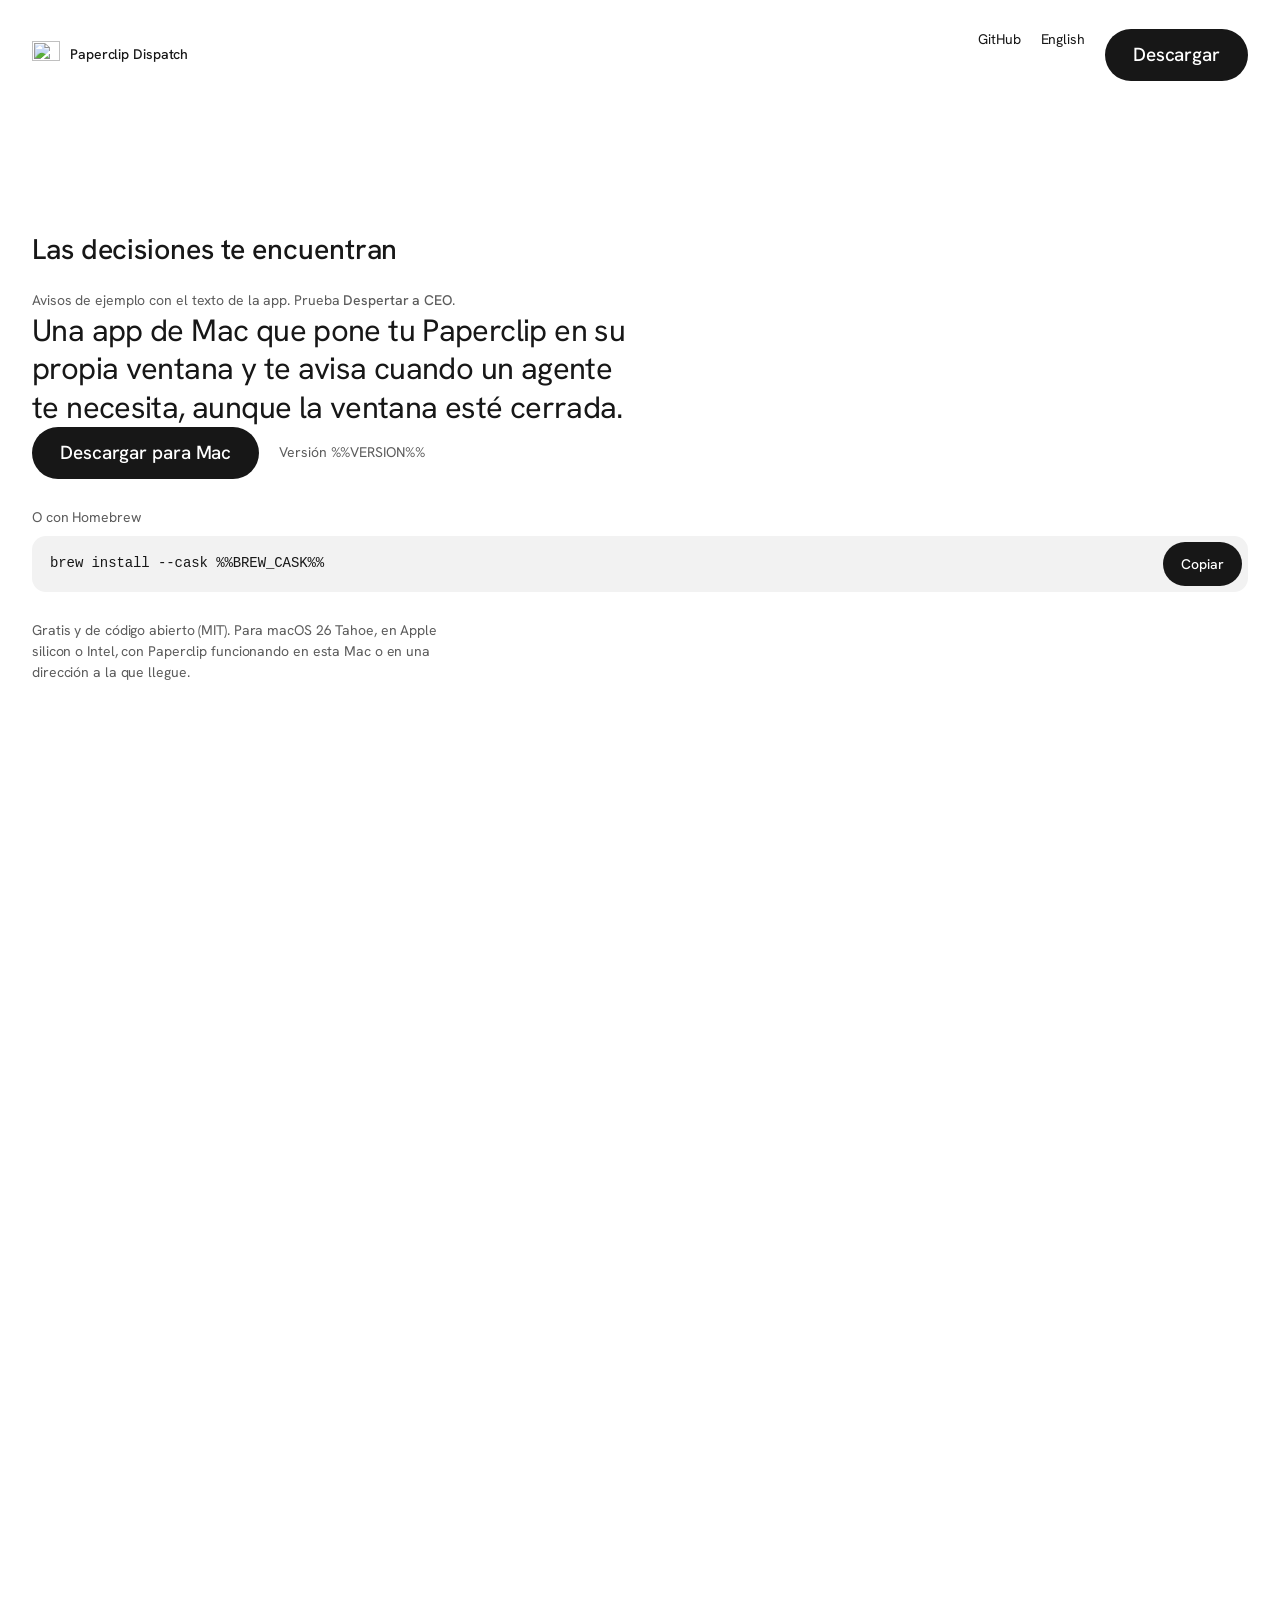
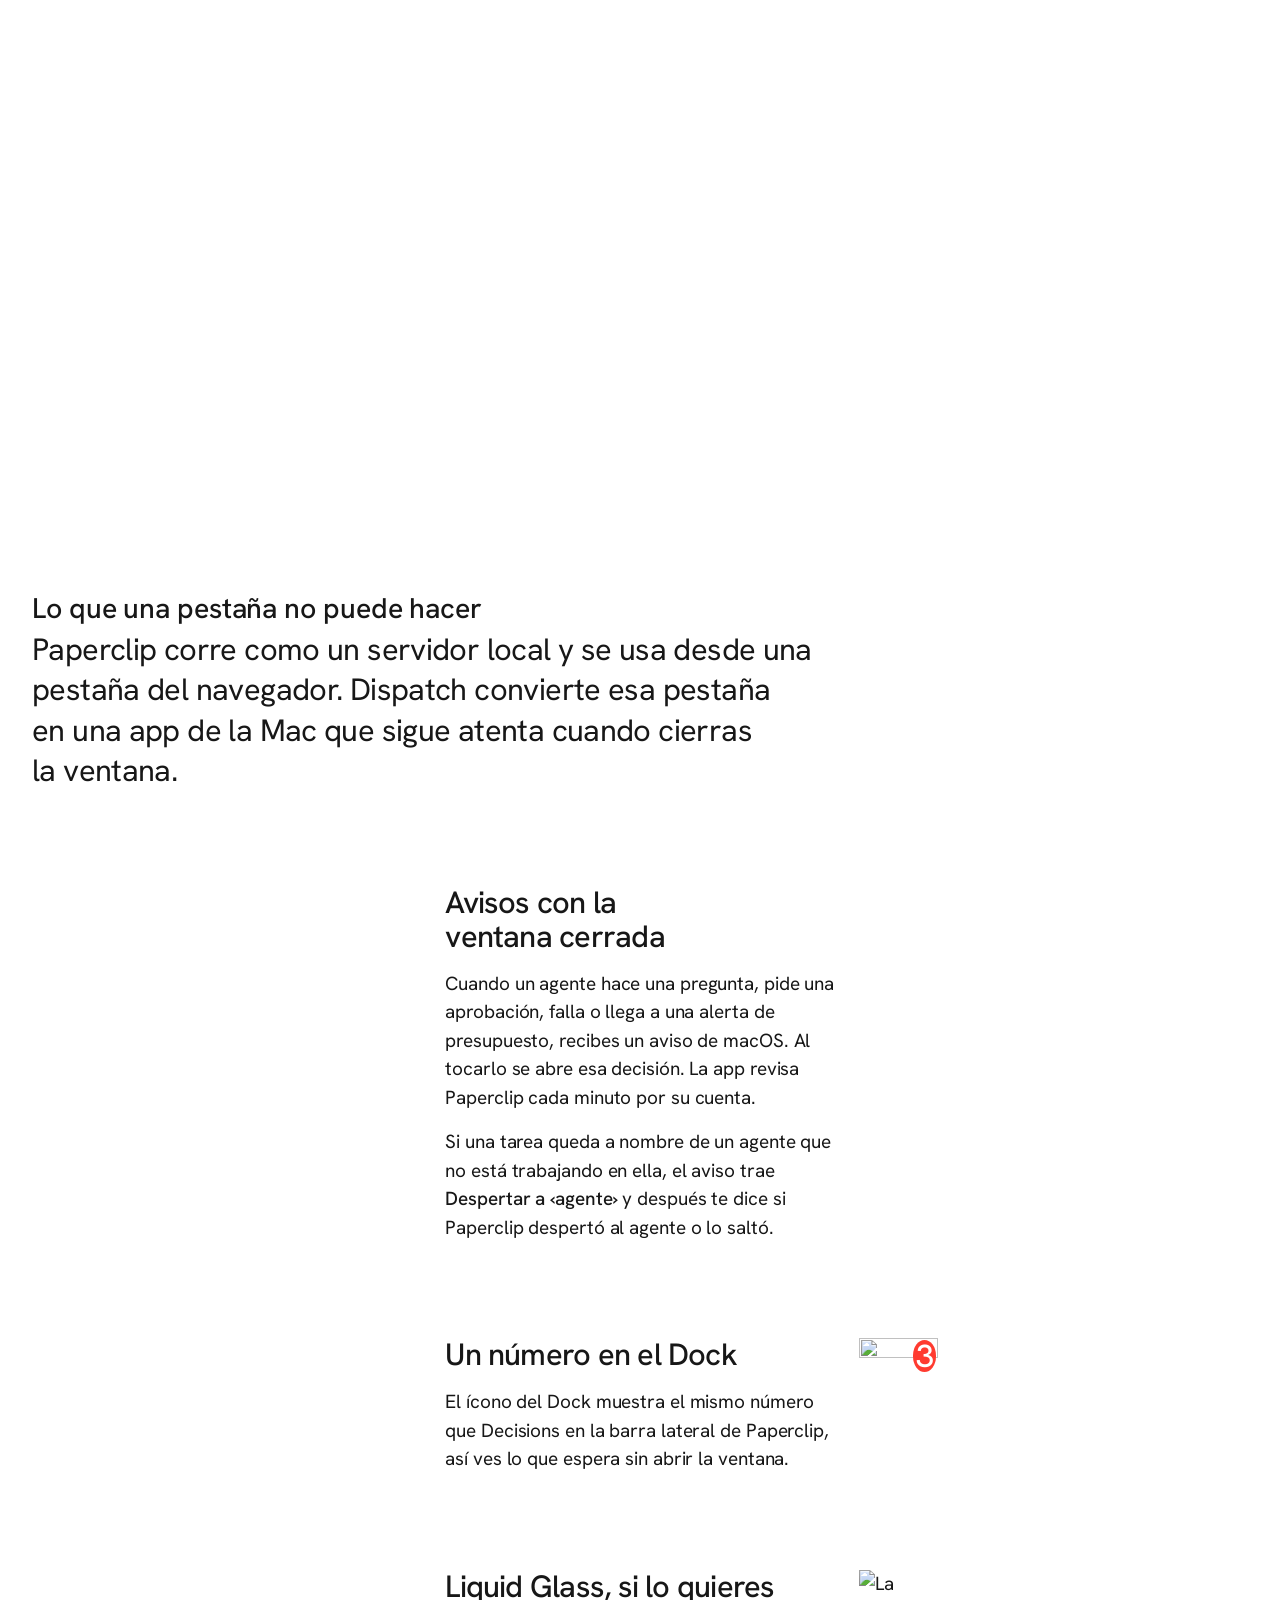
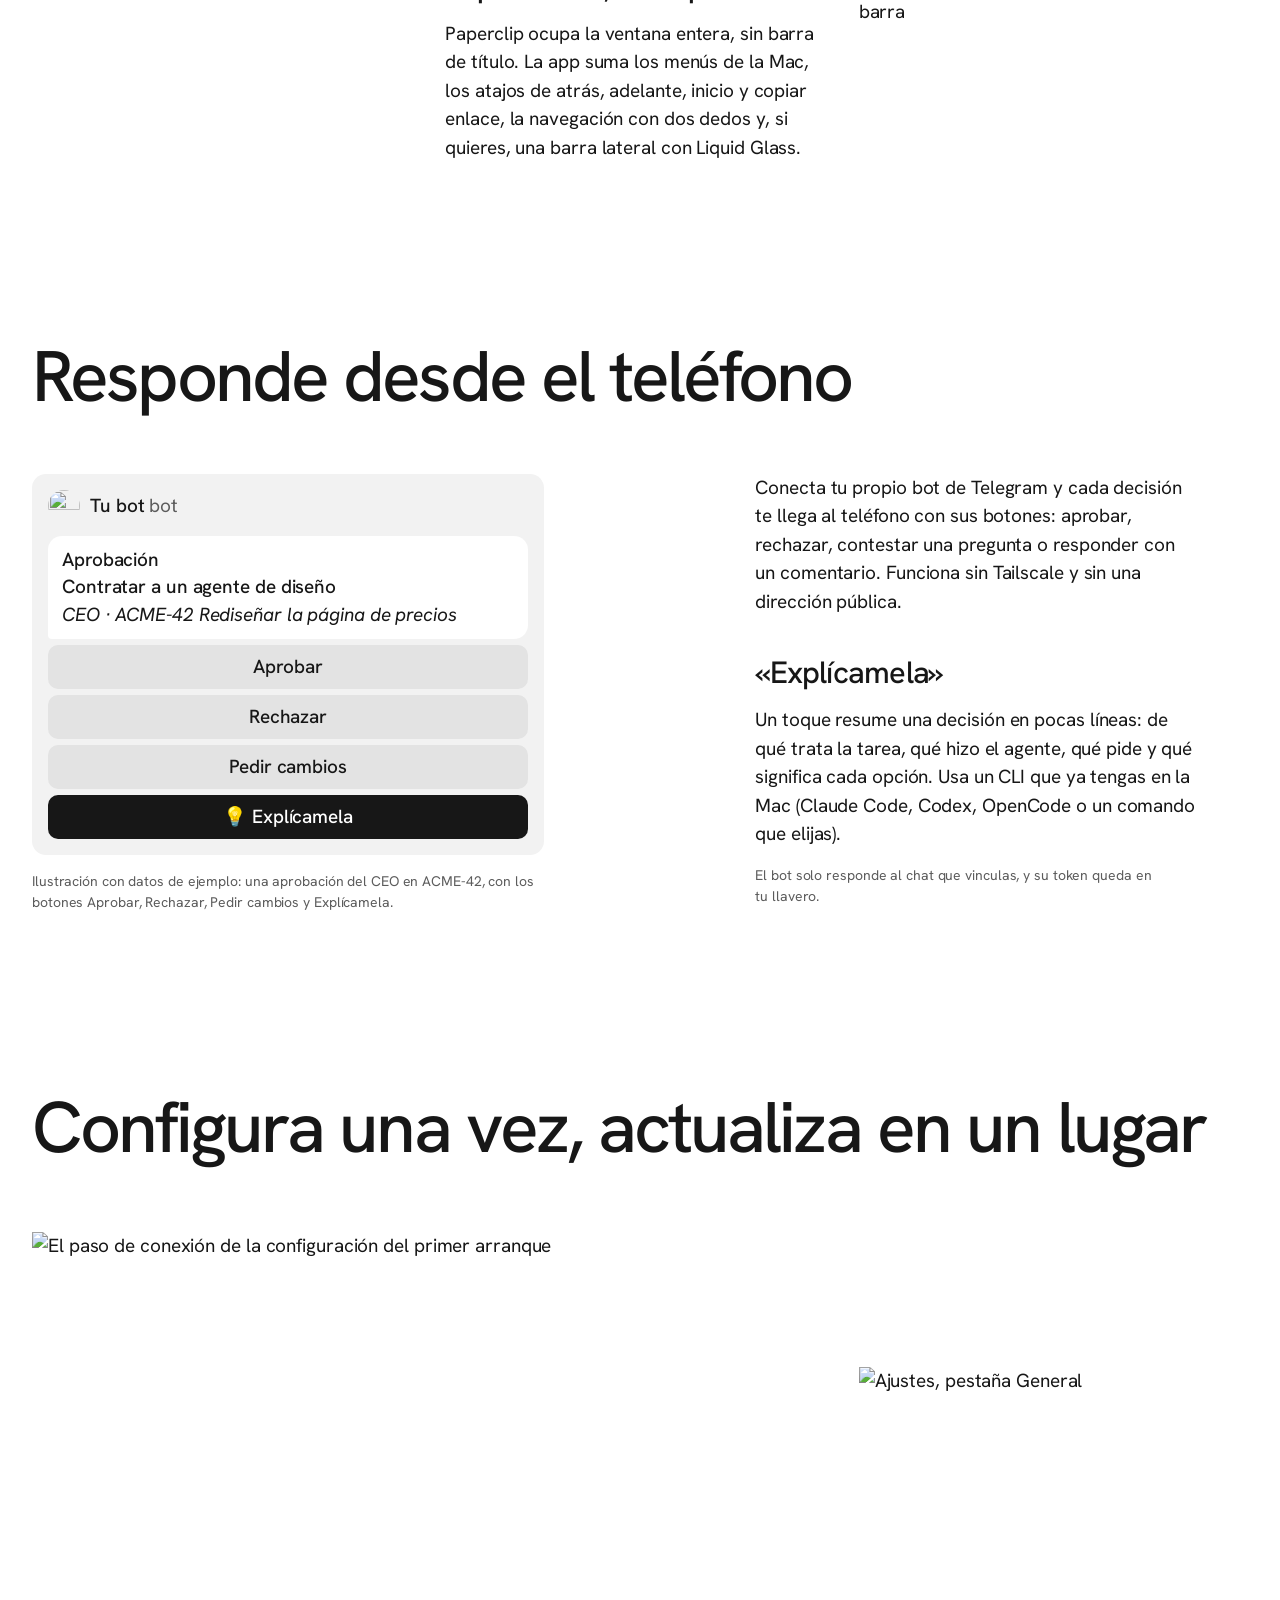
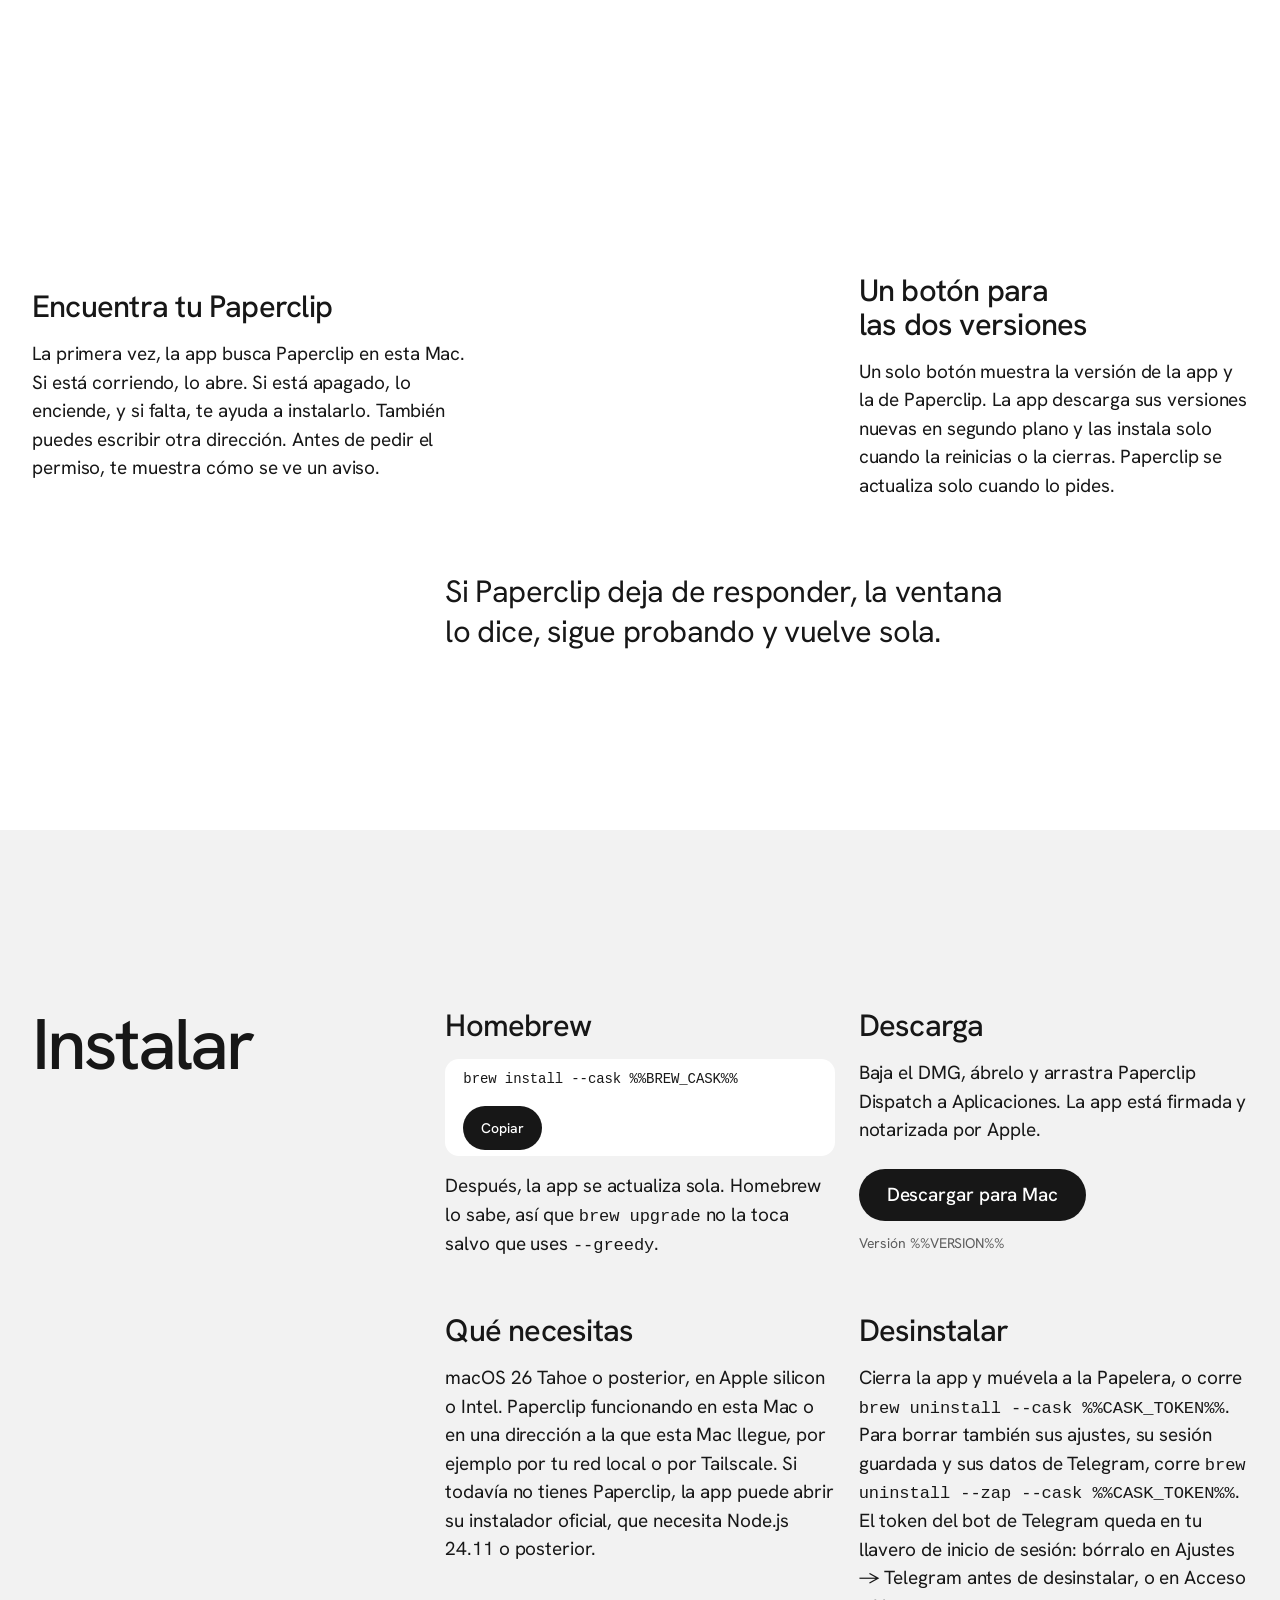
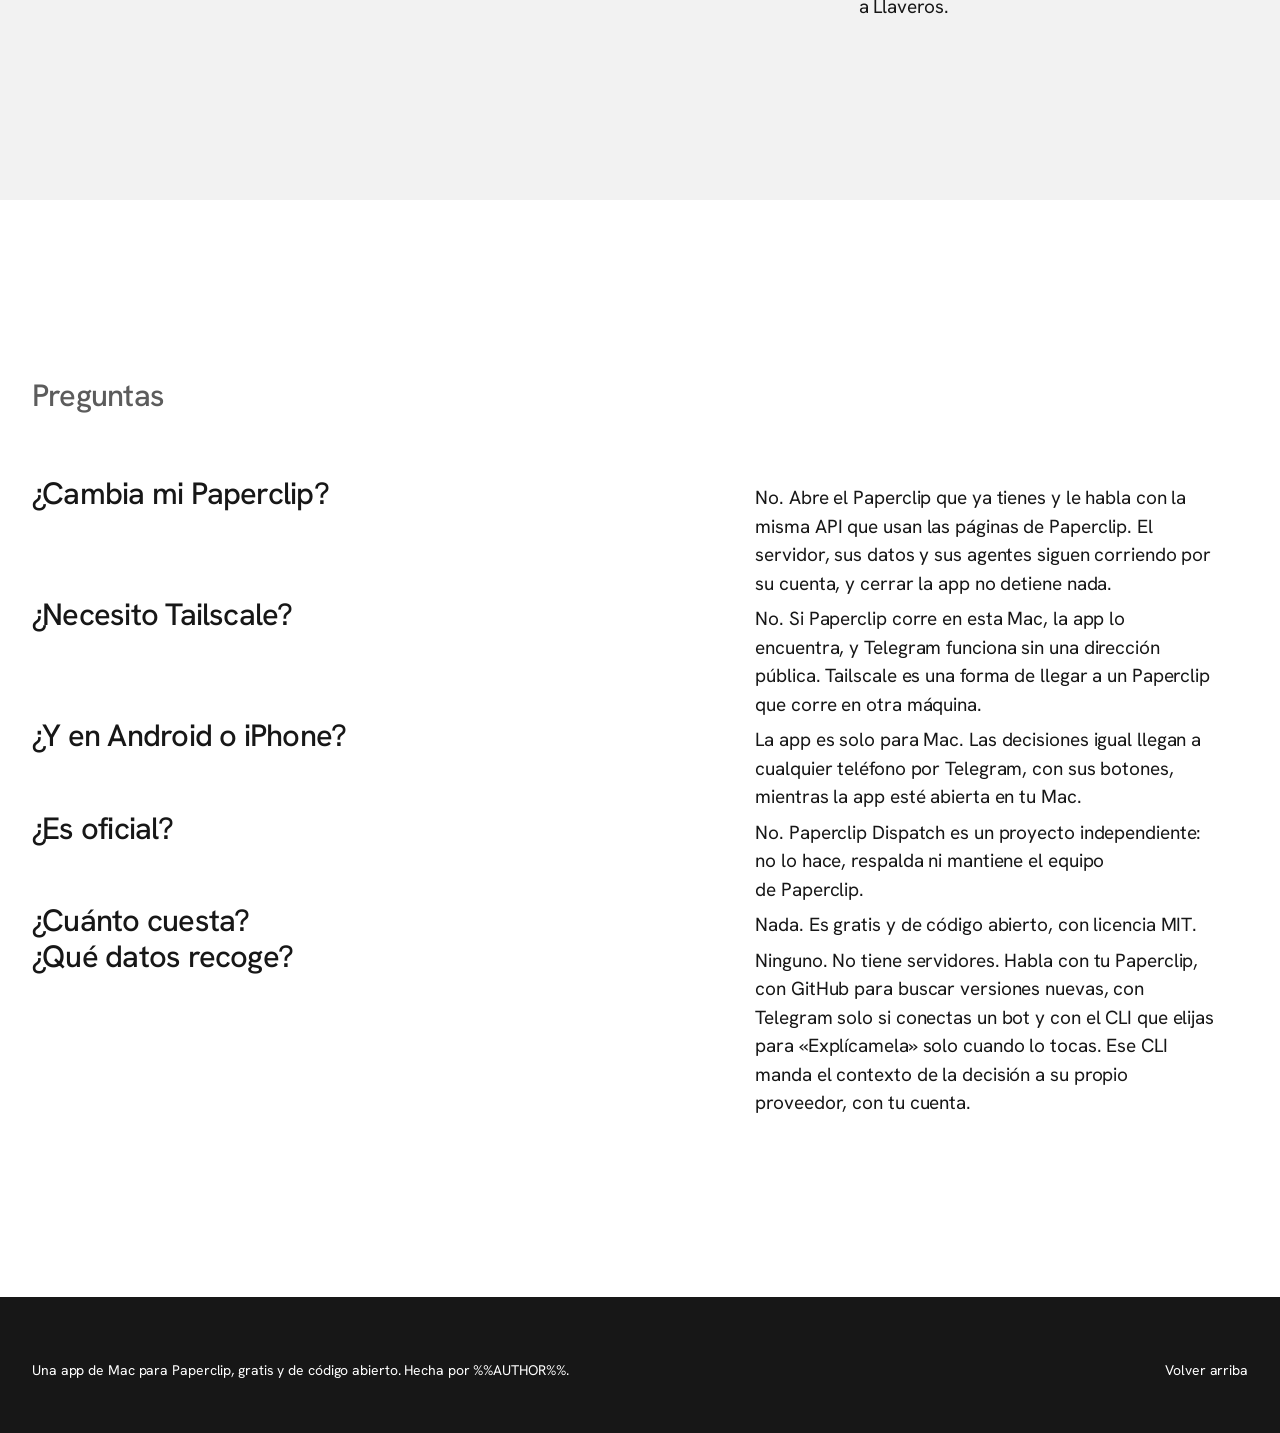
==== commit ef89515b: "feat(site): add llms.txt and structured data for the app" ====
--- a/site/es/index.html
+++ b/site/es/index.html
@@ -31,6 +31,26 @@
   <meta name="twitter:image:alt" content="El ícono de Paperclip Dispatch, el aviso de una tarea trabada con su botón para despertar al agente y la ventana de la app">
   <link rel="icon" href="../images/icon-64.png" sizes="64x64" type="image/png">
   <link rel="apple-touch-icon" href="../images/icon-180.png">
+  <!-- Datos estructurados (schema.org) para los buscadores: la app, gratis, para macOS, y dónde bajarla -->
+  <script type="application/ld+json">
+  {
+    "@context": "https://schema.org",
+    "@type": "SoftwareApplication",
+    "name": "Paperclip Dispatch",
+    "description": "Tu Paperclip en su propia ventana de la Mac, con un aviso cuando un agente te necesita, número en el Dock y respuestas desde Telegram. Gratis, MIT.",
+    "url": "%%SITE_URL%%es/",
+    "inLanguage": "es",
+    "applicationCategory": "DeveloperApplication",
+    "operatingSystem": "macOS 26 Tahoe o posterior",
+    "isAccessibleForFree": true,
+    "offers": { "@type": "Offer", "price": "0", "priceCurrency": "USD" },
+    "downloadUrl": "%%DMG_URL%%",
+    "image": "%%SITE_URL%%social/card.jpg",
+    "license": "%%REPO_URL%%/blob/main/LICENSE",
+    "sameAs": "%%REPO_URL%%",
+    "author": { "@type": "Person", "name": "%%AUTHOR%%", "url": "%%AUTHOR_URL%%" }
+  }
+  </script>
   <link rel="preconnect" href="https://fonts.googleapis.com">
   <link rel="preconnect" href="https://fonts.gstatic.com" crossorigin>
   <link href="https://fonts.googleapis.com/css2?family=Hanken+Grotesk:wght@400;500&amp;display=swap" rel="stylesheet">
@@ -43,111 +63,121 @@
       <span>Paperclip Dispatch</span>
     </a>
     <nav class="bar-links" aria-label="Otros sitios">
-      <a class="link" href="%%REPO_URL%%">GitHub</a>
+      <a class="link bar-github" href="%%REPO_URL%%">GitHub</a>
       <a class="link" href="../" hreflang="en" lang="en">English</a>
+      <a class="button button-small" href="%%DMG_URL%%">Descargar</a>
     </nav>
   </header>
 
   <main>
     <section class="hero" aria-labelledby="hero-title">
-      <div class="sentence">
-        <h1 id="hero-title" class="sentence-words">Las decisiones<br class="br-wide"> te encuentran</h1>
-        <!-- Avisos de ejemplo con el título, el texto y el botón que arma la app (DecisionsMonitor.notice,
-             WakeText). Llegan de a uno, solo con CSS; con «reducir movimiento» queda el primero. La casilla los pausa. -->
-        <span class="strip" data-ui>
-          <input class="notices-pause" type="checkbox" aria-label="Pausar los avisos">
-          <span class="notices" aria-hidden="true">
-            <span class="notice is-in">
-              <span class="notice-text">
-                <span class="notice-head"><span class="notice-title">ACME-221</span></span>
-                <span class="notice-body">Rediseñar la página de precios</span>
-              </span>
-              <span class="notice-action">Despertar a CEO</span>
-            </span>
-            <span class="notice">
-              <span class="notice-text">
-                <span class="notice-head"><span class="notice-title">Paperclip aceptó el despertar</span><span class="notice-time">ahora</span></span>
-                <span class="notice-body">CEO va a trabajar en ACME-220.</span>
-              </span>
-            </span>
-            <span class="notice">
-              <span class="notice-text">
-                <span class="notice-head"><span class="notice-title">CEO</span><span class="notice-time">ahora</span></span>
-                <span class="notice-body">Contratar a un agente de diseño</span>
-              </span>
-            </span>
-            <span class="notice">
-              <span class="notice-text">
-                <span class="notice-head"><span class="notice-title">CEO · ACME-224</span><span class="notice-time">ahora</span></span>
-                <span class="notice-body">¿Qué planes van en la página de precios?</span>
-              </span>
-            </span>
-            <span class="notice">
-              <span class="notice-text">
-                <span class="notice-head"><span class="notice-title">Jefe de gabinete · ACME-219</span><span class="notice-time">ahora</span></span>
-                <span class="notice-body">¿Apruebas el plan del informe trimestral?</span>
-              </span>
-            </span>
-          </span>
-          <svg class="pause-glyph" viewBox="0 0 16 16" aria-hidden="true"><path class="glyph-pause" d="M5 4h2v8H5zm4 0h2v8H9z"/><path class="glyph-play" d="M5.5 3.8v8.4L12 8z"/></svg>
-        </span>
-      </div>
-
-      <div class="hero-body">
-        <p class="lead">Una app de Mac que pone tu Paperclip en su propia ventana y te avisa cuando un agente te necesita, aunque la ventana esté cerrada.</p>
-
-        <div class="get">
-          <div class="download">
-            <a class="button" href="%%DMG_URL%%">Descargar para Mac</a>
-            <span class="build-version note">Versión %%VERSION%%</span>
-          </div>
-          <div class="brew" data-ui>
-            <span class="note" id="brew-label">O con Homebrew</span>
-            <div class="command">
-              <code id="brew-command">brew install --cask <span class="nowrap">%%BREW_CASK%%</span></code>
-              <button class="copy" type="button" data-copy="brew-command" data-copied="Copiado" data-copied-status="Copiado al portapapeles." data-selected-status="Seleccionado. Presiona ⌘C para copiarlo." aria-describedby="brew-label">Copiar</button>
-            </div>
-            <span class="copied visually-hidden" role="status" aria-live="polite"></span>
-          </div>
-          <p class="note requirements">Gratis y de código abierto (MIT). Para macOS 26 Tahoe, en Apple silicon o Intel, con Paperclip funcionando en esta Mac o en una dirección a la que llegue.</p>
-        </div>
+      <h1 id="hero-title" class="hero-title">Las decisiones te encuentran</h1>
+
+      <!-- Avisos de ejemplo de macOS 26, dibujados aquí con el título, el texto y el botón que arma la app
+           (DecisionsMonitor.notice, WakeText). Sin JS quedan estos tres, quietos. notices.js los hace llegar de a
+           uno y les da la X, el clic, el deslizar para cerrarlos y el botón «Despertar a CEO», que trae el aviso de
+           respuesta (el de la plantilla). -->
+      <div class="desk" data-ui data-close-label="Cerrar" data-pause-label="Pausar" data-resume-label="Reanudar">
+        <ol class="stack" aria-label="Avisos de ejemplo">
+          <li class="notice is-first" data-kind="stuck">
+            <span class="notice-text">
+              <span class="notice-head"><span class="notice-title">ACME-221</span></span>
+              <span class="notice-body">Rediseñar la página de precios</span>
+            </span>
+            <span class="notice-action" data-then="woken">Despertar a CEO</span>
+          </li>
+          <li class="notice is-first" data-kind="question">
+            <span class="notice-text">
+              <span class="notice-head"><span class="notice-title">CEO · ACME-224</span><span class="notice-time">ahora</span></span>
+              <span class="notice-body">¿Qué planes van en la página de precios?</span>
+            </span>
+          </li>
+          <li class="notice is-first" data-kind="approval">
+            <span class="notice-text">
+              <span class="notice-head"><span class="notice-title">Jefe de gabinete · ACME-219</span><span class="notice-time">ahora</span></span>
+              <span class="notice-body">¿Apruebas el plan del informe trimestral?</span>
+            </span>
+          </li>
+        </ol>
+        <template class="deck">
+          <li class="notice" data-kind="hire">
+            <span class="notice-text">
+              <span class="notice-head"><span class="notice-title">CEO</span><span class="notice-time">ahora</span></span>
+              <span class="notice-body">Contratar a un agente de diseño</span>
+            </span>
+          </li>
+          <li class="notice" data-kind="woken" data-reply>
+            <span class="notice-text">
+              <span class="notice-head"><span class="notice-title">Paperclip aceptó el despertar</span><span class="notice-time">ahora</span></span>
+              <span class="notice-body">CEO va a trabajar en ACME-220.</span>
+            </span>
+          </li>
+        </template>
+        <p class="desk-note note">Avisos de ejemplo con el texto de la app. Prueba <strong>Despertar a CEO</strong>.</p>
+      </div>
+
+      <p class="lead">Una app de Mac que pone tu Paperclip en su propia ventana y te avisa cuando un agente te necesita, aunque la ventana esté cerrada.</p>
+
+      <div class="get">
+        <div class="download">
+          <a class="button" href="%%DMG_URL%%">Descargar para Mac</a>
+          <span class="build-version note">Versión %%VERSION%%</span>
+        </div>
+        <div class="brew" data-ui>
+          <span class="note" id="brew-label">O con Homebrew</span>
+          <div class="command">
+            <code id="brew-command">brew install --cask <span class="nowrap">%%BREW_CASK%%</span></code>
+            <button class="copy" type="button" data-copy="brew-command" data-copied="Copiado" data-copied-status="Copiado al portapapeles." data-selected-status="Seleccionado. Presiona ⌘C para copiarlo." aria-describedby="brew-label">Copiar</button>
+          </div>
+          <span class="copied visually-hidden" role="status" aria-live="polite"></span>
+        </div>
+        <p class="note requirements">Gratis y de código abierto (MIT). Para macOS 26 Tahoe, en Apple silicon o Intel, con Paperclip funcionando en esta Mac o en una dirección a la que llegue.</p>
       </div>
 
       <picture class="window">
-        <source media="(prefers-color-scheme: dark)" sizes="calc(100vw - 2rem)"
+        <source media="(prefers-color-scheme: dark)" sizes="(min-width: 1264px) 1200px, calc(100vw - 2rem)"
           srcset="../images/window-dark-640.webp 640w, ../images/window-dark-1280.webp 1280w, ../images/window-dark-2560.webp 2560w">
-        <img src="../images/window-light-1280.webp" sizes="calc(100vw - 2rem)"
+        <img src="../images/window-light-1280.webp" sizes="(min-width: 1264px) 1200px, calc(100vw - 2rem)"
           srcset="../images/window-light-640.webp 640w, ../images/window-light-1280.webp 1280w, ../images/window-light-2560.webp 2560w"
           width="2560" height="1600" loading="lazy" decoding="async" alt="Paperclip Dispatch con el Dashboard de Paperclip en una ventana nativa de la Mac">
       </picture>
     </section>
 
     <section class="tab" aria-labelledby="tab-title">
-      <div class="tab-intro">
+      <div class="section-head">
         <h2 id="tab-title">Lo que una pestaña no puede hacer</h2>
         <p class="statement">Paperclip corre como un servidor local y se usa desde una pestaña del navegador. Dispatch convierte esa pestaña en una app de la Mac que sigue atenta cuando cierras la ventana.</p>
       </div>
 
-      <article class="row row-notify">
+      <article class="row">
         <div class="row-text">
           <h3>Avisos con la ventana cerrada</h3>
           <p>Cuando un agente hace una pregunta, pide una aprobación, falla o llega a una alerta de presupuesto, recibes un aviso de macOS. Al tocarlo se abre esa decisión. La app revisa Paperclip cada minuto por su cuenta.</p>
           <p>Si una tarea queda a nombre de un agente que no está trabajando en ella, el aviso trae <strong>Despertar a ‹agente›</strong> y después te dice si Paperclip despertó al agente o lo saltó.</p>
         </div>
-        <figure class="row-media media-notify">
-          <picture>
-            <source media="(prefers-color-scheme: dark)" srcset="../images/notification-dark-880.webp">
-            <img src="../images/notification-880.webp" width="880" height="224" loading="lazy" decoding="async" alt="Aviso de una tarea trabada con el botón para despertar al agente">
-          </picture>
-        </figure>
-      </article>
-
-      <article class="row row-dock">
+        <figure class="tile tile-notify" data-ui role="img" aria-label="El aviso de una tarea trabada con su botón Despertar a CEO, y el aviso que le sigue: Paperclip aceptó el despertar">
+          <span class="notice is-still" aria-hidden="true">
+            <span class="notice-text">
+              <span class="notice-head"><span class="notice-title">ACME-221</span></span>
+              <span class="notice-body">Rediseñar la página de precios</span>
+            </span>
+            <span class="notice-action">Despertar a CEO</span>
+          </span>
+          <span class="notice is-still" aria-hidden="true">
+            <span class="notice-text">
+              <span class="notice-head"><span class="notice-title">Paperclip aceptó el despertar</span><span class="notice-time">ahora</span></span>
+              <span class="notice-body">CEO va a trabajar en ACME-220.</span>
+            </span>
+          </span>
+        </figure>
+      </article>
+
+      <article class="row row-flip">
         <div class="row-text">
           <h3>Un número en el Dock</h3>
           <p>El ícono del Dock muestra el mismo número que Decisions en la barra lateral de Paperclip, así ves lo que espera sin abrir la ventana.</p>
         </div>
-        <figure class="row-media media-dock" data-ui role="img" aria-label="El ícono de la app con un número de ejemplo en el Dock">
+        <figure class="tile tile-dock" data-ui role="img" aria-label="El ícono de la app con un número de ejemplo en el Dock">
           <span class="dock">
             <img src="../images/icon-384.webp" width="384" height="384" loading="lazy" decoding="async" alt="">
             <span class="badge" aria-hidden="true">3</span>
@@ -155,13 +185,13 @@
         </figure>
       </article>
 
-      <article class="row row-glass">
+      <article class="row">
         <div class="row-text">
           <h3>Liquid Glass, si lo quieres</h3>
           <p>Paperclip ocupa la ventana entera, sin barra de título. La app suma los menús de la Mac, los atajos de atrás, adelante, inicio y copiar enlace, la navegación con dos dedos y, si quieres, una barra lateral con Liquid Glass.</p>
         </div>
-        <figure class="row-media media-glass">
-          <img src="../images/window-glass-1280.webp" sizes="(min-width: 900px) 1270px, 190vw"
+        <figure class="tile tile-glass">
+          <img src="../images/window-glass-1280.webp" sizes="(min-width: 900px) 1280px, 230vw"
             srcset="../images/window-glass-1280.webp 1280w, ../images/window-glass-2560.webp 2560w"
             width="2560" height="1600" loading="lazy" decoding="async" alt="La barra lateral de Paperclip con Liquid Glass">
         </figure>
@@ -216,9 +246,11 @@
       <h2 id="setup-title">Configura una vez, actualiza en un lugar</h2>
 
       <article class="setup-step setup-welcome">
-        <img src="../images/welcome-1280.webp" sizes="(min-width: 900px) 52vw, calc(100vw - 2rem)"
-          srcset="../images/welcome-640.webp 640w, ../images/welcome-1280.webp 1280w"
-          width="1280" height="1160" loading="lazy" decoding="async" alt="El paso de conexión de la configuración del primer arranque">
+        <figure class="tile tile-shot">
+          <img src="../images/welcome-1280.webp" sizes="(min-width: 900px) 600px, calc(100vw - 2rem)"
+            srcset="../images/welcome-640.webp 640w, ../images/welcome-1280.webp 1280w"
+            width="1280" height="1160" loading="lazy" decoding="async" alt="El paso de conexión de la configuración del primer arranque">
+        </figure>
         <div class="setup-text">
           <h3>Encuentra tu Paperclip</h3>
           <p>La primera vez, la app busca Paperclip en esta Mac. Si está corriendo, lo abre. Si está apagado, lo enciende, y si falta, te ayuda a instalarlo. También puedes escribir otra dirección. Antes de pedir el permiso, te muestra cómo se ve un aviso.</p>
@@ -226,9 +258,11 @@
       </article>
 
       <article class="setup-step setup-settings">
-        <img src="../images/settings-1160.webp" sizes="(min-width: 900px) 34vw, calc(100vw - 2rem)"
-          srcset="../images/settings-580.webp 580w, ../images/settings-1160.webp 1160w"
-          width="1160" height="1440" loading="lazy" decoding="async" alt="Ajustes, pestaña General">
+        <figure class="tile tile-shot">
+          <img src="../images/settings-1160.webp" sizes="(min-width: 900px) 420px, 70vw"
+            srcset="../images/settings-580.webp 580w, ../images/settings-1160.webp 1160w"
+            width="1160" height="1440" loading="lazy" decoding="async" alt="Ajustes, pestaña General">
+        </figure>
         <div class="setup-text">
           <h3>Un botón para las dos versiones</h3>
           <p>Un solo botón muestra la versión de la app y la de Paperclip. La app descarga sus versiones nuevas en segundo plano y las instala solo cuando la reinicias o la cierras. Paperclip se actualiza solo cuando lo pides.</p>
@@ -277,29 +311,31 @@
 
     <section class="faq" aria-labelledby="faq-title">
       <h2 id="faq-title">Preguntas</h2>
-      <div class="qa">
-        <h3>¿Cambia mi Paperclip?</h3>
-        <p>No. Abre el Paperclip que ya tienes y le habla con la misma API que usan las páginas de Paperclip. El servidor, sus datos y sus agentes siguen corriendo por su cuenta, y cerrar la app no detiene nada.</p>
-      </div>
-      <div class="qa">
-        <h3>¿Necesito Tailscale?</h3>
-        <p>No. Si Paperclip corre en esta Mac, la app lo encuentra, y Telegram funciona sin una dirección pública. Tailscale es una forma de llegar a un Paperclip que corre en otra máquina.</p>
-      </div>
-      <div class="qa">
-        <h3>¿Y en Android o iPhone?</h3>
-        <p>La app es solo para Mac. Las decisiones igual llegan a cualquier teléfono por Telegram, con sus botones, mientras la app esté abierta en tu Mac.</p>
-      </div>
-      <div class="qa">
-        <h3>¿Es oficial?</h3>
-        <p>No. Paperclip Dispatch es un proyecto independiente: no lo hace, respalda ni mantiene el equipo de Paperclip.</p>
-      </div>
-      <div class="qa">
-        <h3>¿Cuánto cuesta?</h3>
-        <p>Nada. Es gratis y de código abierto, con licencia MIT.</p>
-      </div>
-      <div class="qa">
-        <h3>¿Qué datos recoge?</h3>
-        <p>Ninguno. No tiene servidores. Habla con tu Paperclip, con GitHub para buscar versiones nuevas, con Telegram solo si conectas un bot y con el CLI que elijas para «Explícamela» solo cuando lo tocas. Ese CLI manda el contexto de la decisión a su propio proveedor, con tu cuenta.</p>
+      <div class="qa-list">
+        <div class="qa">
+          <h3>¿Cambia mi Paperclip?</h3>
+          <p>No. Abre el Paperclip que ya tienes y le habla con la misma API que usan las páginas de Paperclip. El servidor, sus datos y sus agentes siguen corriendo por su cuenta, y cerrar la app no detiene nada.</p>
+        </div>
+        <div class="qa">
+          <h3>¿Necesito Tailscale?</h3>
+          <p>No. Si Paperclip corre en esta Mac, la app lo encuentra, y Telegram funciona sin una dirección pública. Tailscale es una forma de llegar a un Paperclip que corre en otra máquina.</p>
+        </div>
+        <div class="qa">
+          <h3>¿Y en Android o iPhone?</h3>
+          <p>La app es solo para Mac. Las decisiones igual llegan a cualquier teléfono por Telegram, con sus botones, mientras la app esté abierta en tu Mac.</p>
+        </div>
+        <div class="qa">
+          <h3>¿Es oficial?</h3>
+          <p>No. Paperclip Dispatch es un proyecto independiente: no lo hace, respalda ni mantiene el equipo de Paperclip.</p>
+        </div>
+        <div class="qa">
+          <h3>¿Cuánto cuesta?</h3>
+          <p>Nada. Es gratis y de código abierto, con licencia MIT.</p>
+        </div>
+        <div class="qa">
+          <h3>¿Qué datos recoge?</h3>
+          <p>Ninguno. No tiene servidores. Habla con tu Paperclip, con GitHub para buscar versiones nuevas, con Telegram solo si conectas un bot y con el CLI que elijas para «Explícamela» solo cuando lo tocas. Ese CLI manda el contexto de la decisión a su propio proveedor, con tu cuenta.</p>
+        </div>
       </div>
     </section>
   </main>
@@ -320,5 +356,6 @@
   </footer>
 
   <script src="../copy.js" defer></script>
+  <script src="../notices.js" defer></script>
 </body>
 </html>
--- a/site/styles.css
+++ b/site/styles.css
@@ -148,6 +148,8 @@
   --stage-w: 400;
   --stage-h: 72;
   --pt: calc(100cqw / var(--stage-w));
+  /* Fuera del escenario, a la derecha: de donde llegan los avisos y por donde se van */
+  --notice-off: calc(100% + 16 * var(--pt));
   container-type: inline-size;
   position: relative;
   display: block;
@@ -192,11 +194,12 @@
   box-shadow: inset 0 0 0 calc(0.5 * var(--pt)) var(--notice-rim); /* taste-skill-ignore: el borde del vidrio del aviso de macOS que imita */
   opacity: 0;
   visibility: hidden;
-  transform: translateX(calc(100% + 16 * var(--pt)));
+  transform: translateX(var(--notice-off));
 }
 /* Sin movimiento queda solo el primero: el de la tarea trabada, con «Wake up CEO» */
 .notice.is-in { opacity: 1; visibility: visible; transform: none; }
-/* El ícono de la app, el mismo en todos: el de 64 px (que ya carga la barra) en el teléfono, el de 180 en el resto */
+/* El ícono de la app, el mismo en todos: el de 64 px (que ya carga la barra) mientras mida hasta unos 64 píxeles
+   del dispositivo (un teléfono hasta 2×), el de 180 en el resto */
 .notice::before {
   content: "";
   flex: none;
@@ -204,7 +207,7 @@
   aspect-ratio: 1;
   background: url("images/icon-180.png") center / contain no-repeat;
 }
-@media (max-width: 639px) and (max-resolution: 2dppx) {
+@media (max-width: 439px) and (max-resolution: 2dppx) {
   .notice::before { background-image: url("images/icon-64.png"); }
 }
 .notice-text { flex: 1; min-width: 0; display: grid; gap: calc(2 * var(--pt)); }
@@ -534,12 +537,20 @@
 @media (prefers-reduced-motion: no-preference) {
   @keyframes rise { from { opacity: 0; transform: translateY(24px); } }
   @keyframes shutter { from { clip-path: inset(0 100% 0 0 round 0.09em); } to { clip-path: inset(0 0 0 0 round 0.09em); } }
+  /* Las curvas van escritas: dentro de @keyframes, animation-timing-function no resuelve var() (son las de
+     --ease-out y --ease-in-out) */
   @keyframes notice {
-    0% { opacity: 0; visibility: hidden; transform: translateX(var(--notice-off)); animation-timing-function: var(--ease-out); }
-    2.8%, 17.2% { opacity: 1; transform: none; }
-    17.2% { animation-timing-function: var(--ease-in-out); }
-    18.6% { opacity: 0; visibility: visible; transform: translateX(var(--notice-off)); }
-    18.7%, 100% { opacity: 0; visibility: hidden; transform: translateX(var(--notice-off)); }
+    0% { opacity: 0; transform: translateX(var(--notice-off)); animation-timing-function: cubic-bezier(0.22, 1, 0.36, 1); }
+    2.8% { opacity: 1; transform: none; }
+    17.2% { opacity: 1; transform: none; animation-timing-function: cubic-bezier(0.65, 0, 0.35, 1); }
+    18.6%, 100% { opacity: 0; transform: translateX(var(--notice-off)); }
+  }
+  /* visibility va aparte, para que transform y opacity sigan en el compositor. Con step-start cambia apenas
+     empieza cada tramo: se ve desde que arranca su turno hasta que termina de salir (y no antes de su turno) */
+  @keyframes notice-shown {
+    0% { visibility: hidden; }
+    18.6% { visibility: visible; }
+    100% { visibility: hidden; }
   }
 
   .sentence { animation: rise 700ms var(--ease-out) both; }
@@ -550,9 +561,10 @@
      macOS, se queda y sale por el mismo lado antes de que llegue el siguiente. Los porcentajes de @keyframes
      notice son de una vuelta de 5 turnos de 5 s (entra en 0,7 s, sale a los 4,3 s en 0,35 s): si cambia el
      número de avisos o el turno, cambian con ellos. El primero llega cuando se abre el escenario. */
-  .strip { --notice-slot: 5s; --notice-count: 5; --notice-off: calc(100% + 16 * var(--pt)); }
+  .strip { --notice-slot: 5s; --notice-count: 5; }
   .notice {
-    animation: notice calc(var(--notice-slot) * var(--notice-count)) linear infinite both;
+    animation: notice calc(var(--notice-slot) * var(--notice-count)) linear infinite both,
+      notice-shown calc(var(--notice-slot) * var(--notice-count)) step-start infinite both;
     animation-delay: calc(900ms + var(--turn, 0) * var(--notice-slot));
   }
   .notice:nth-child(2) { --turn: 1; }
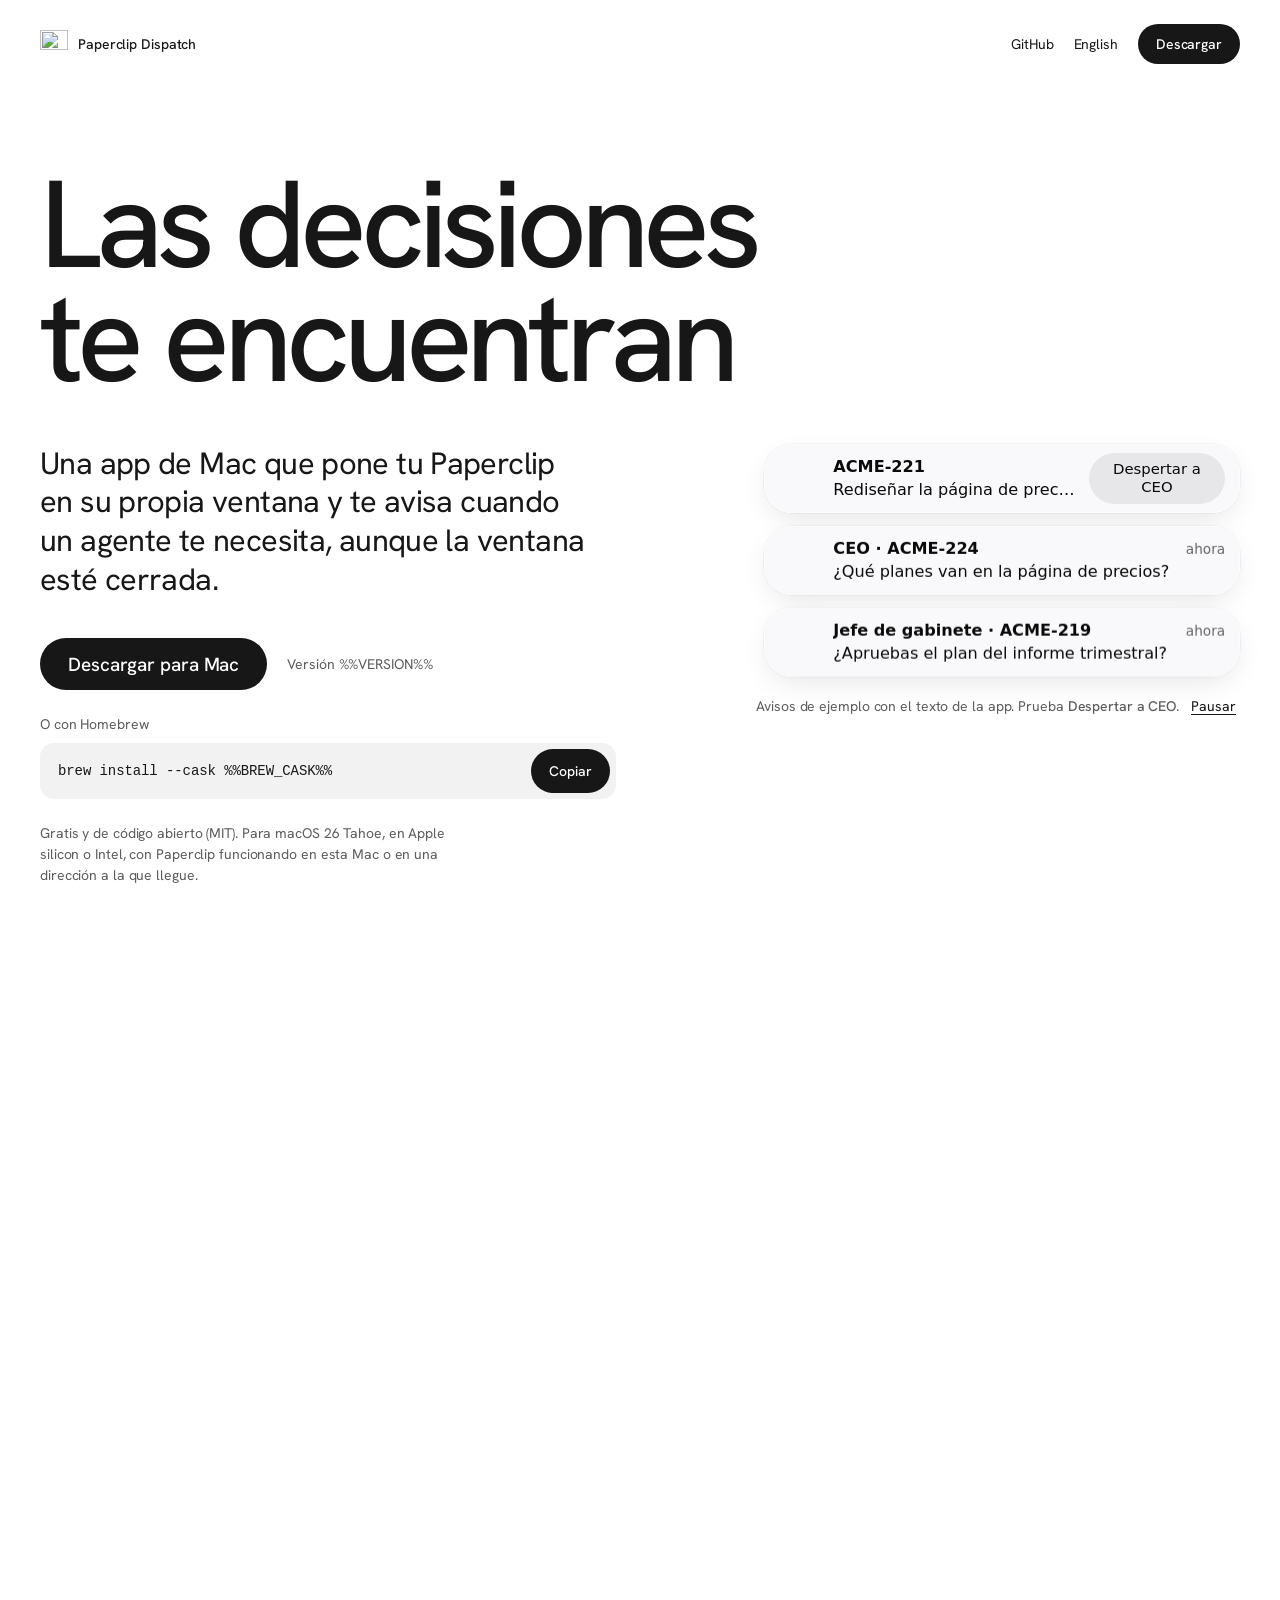
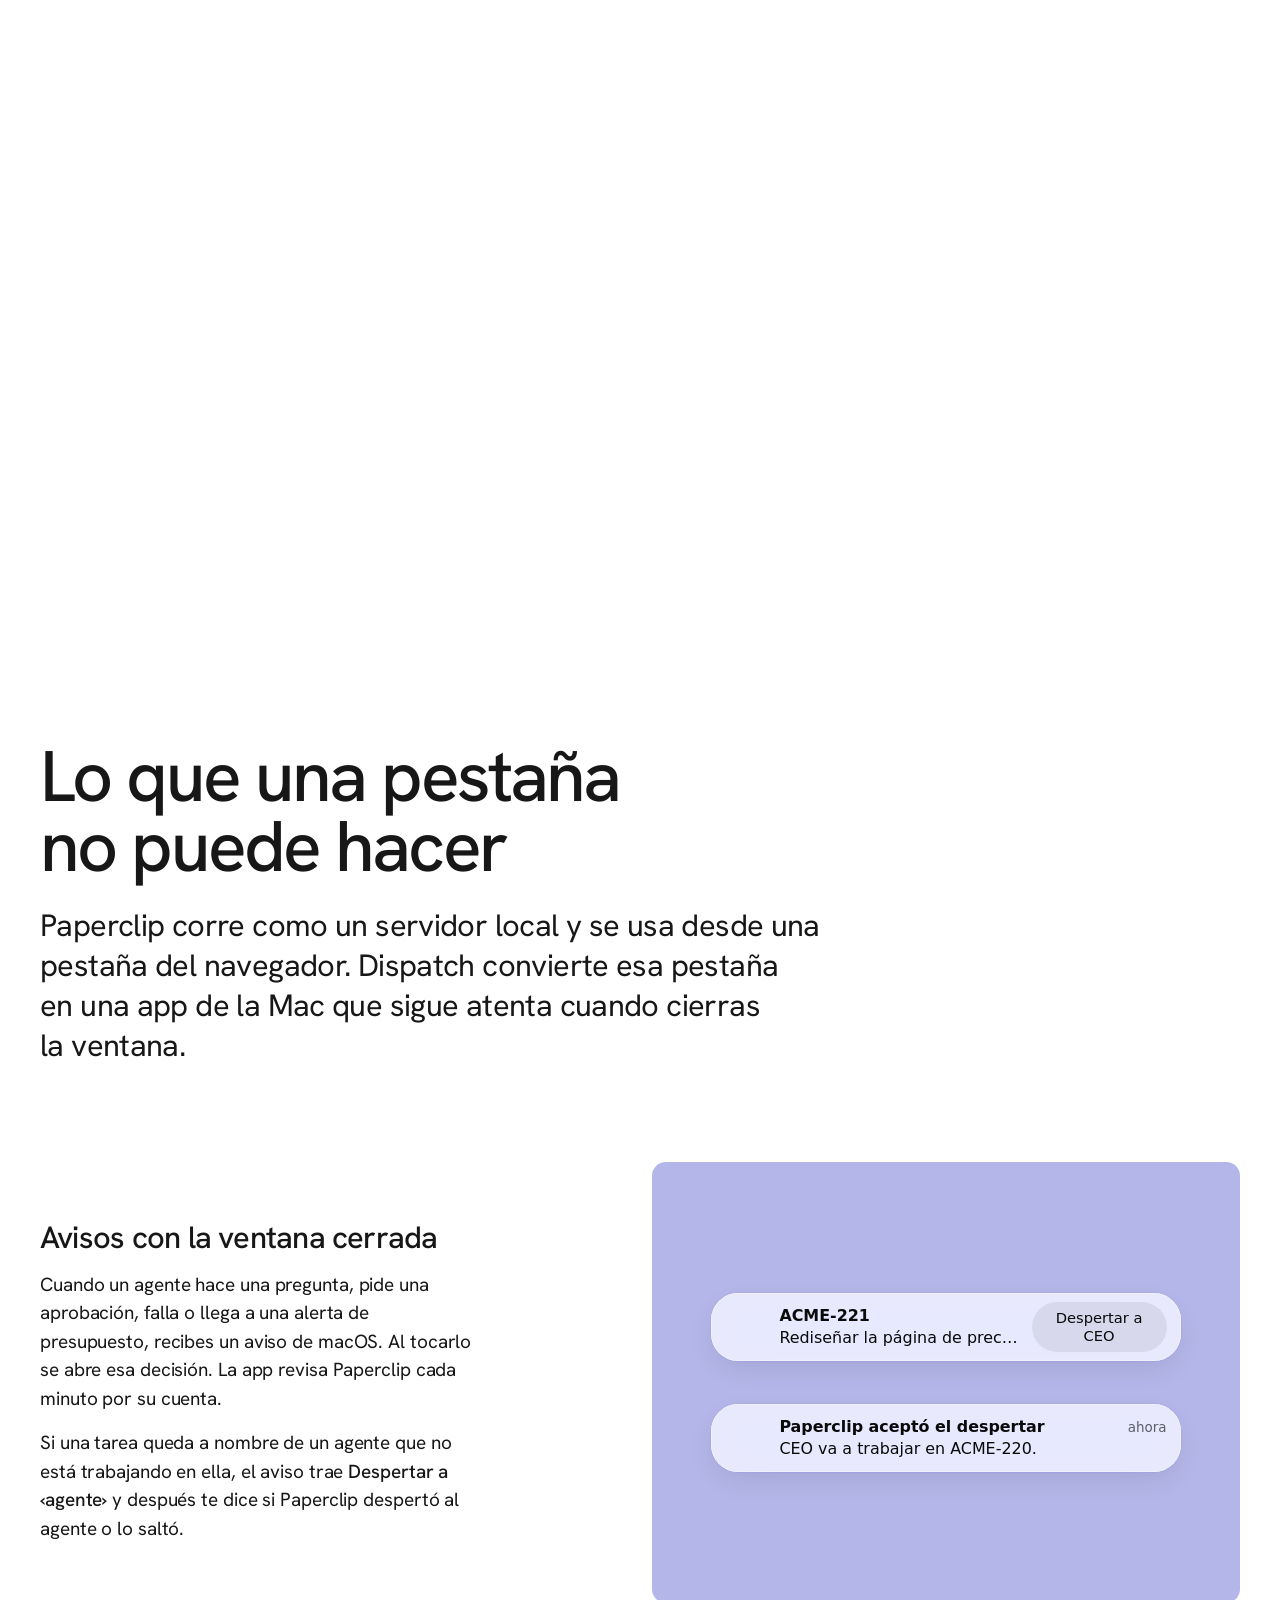
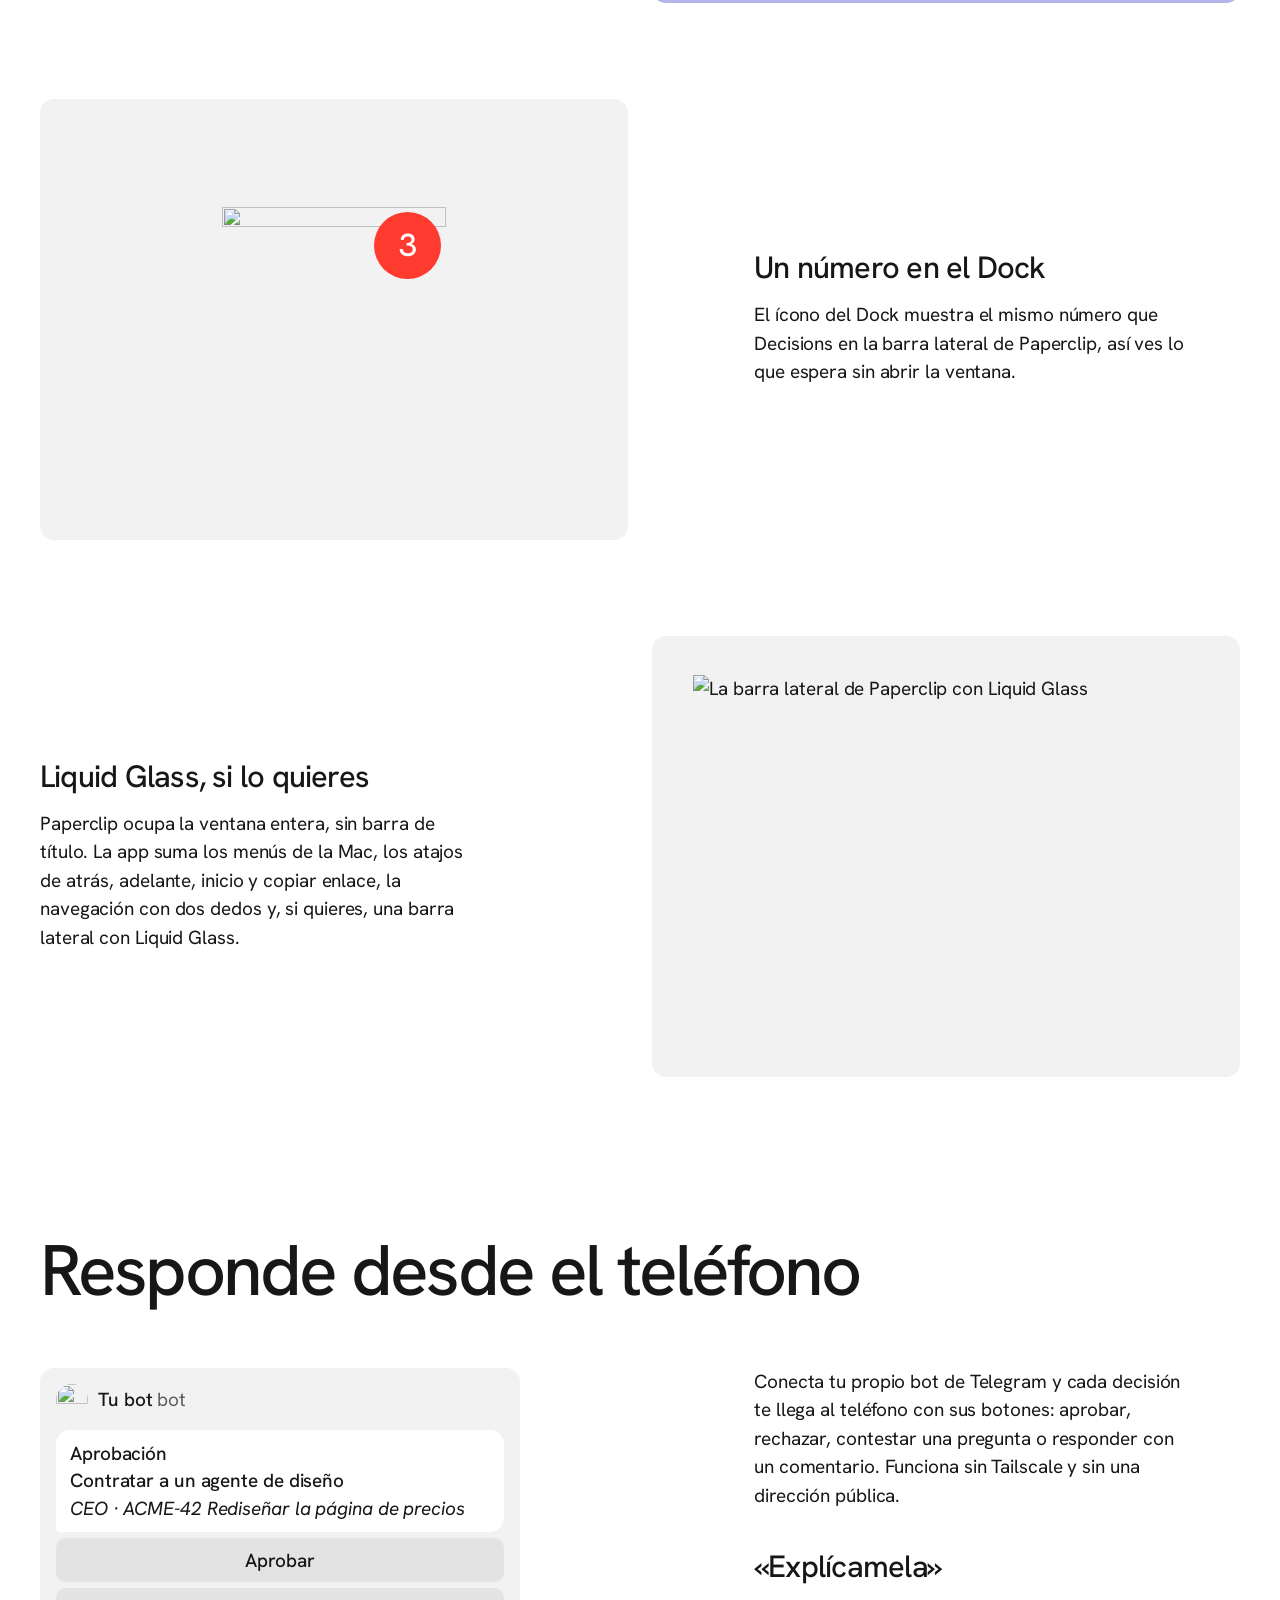
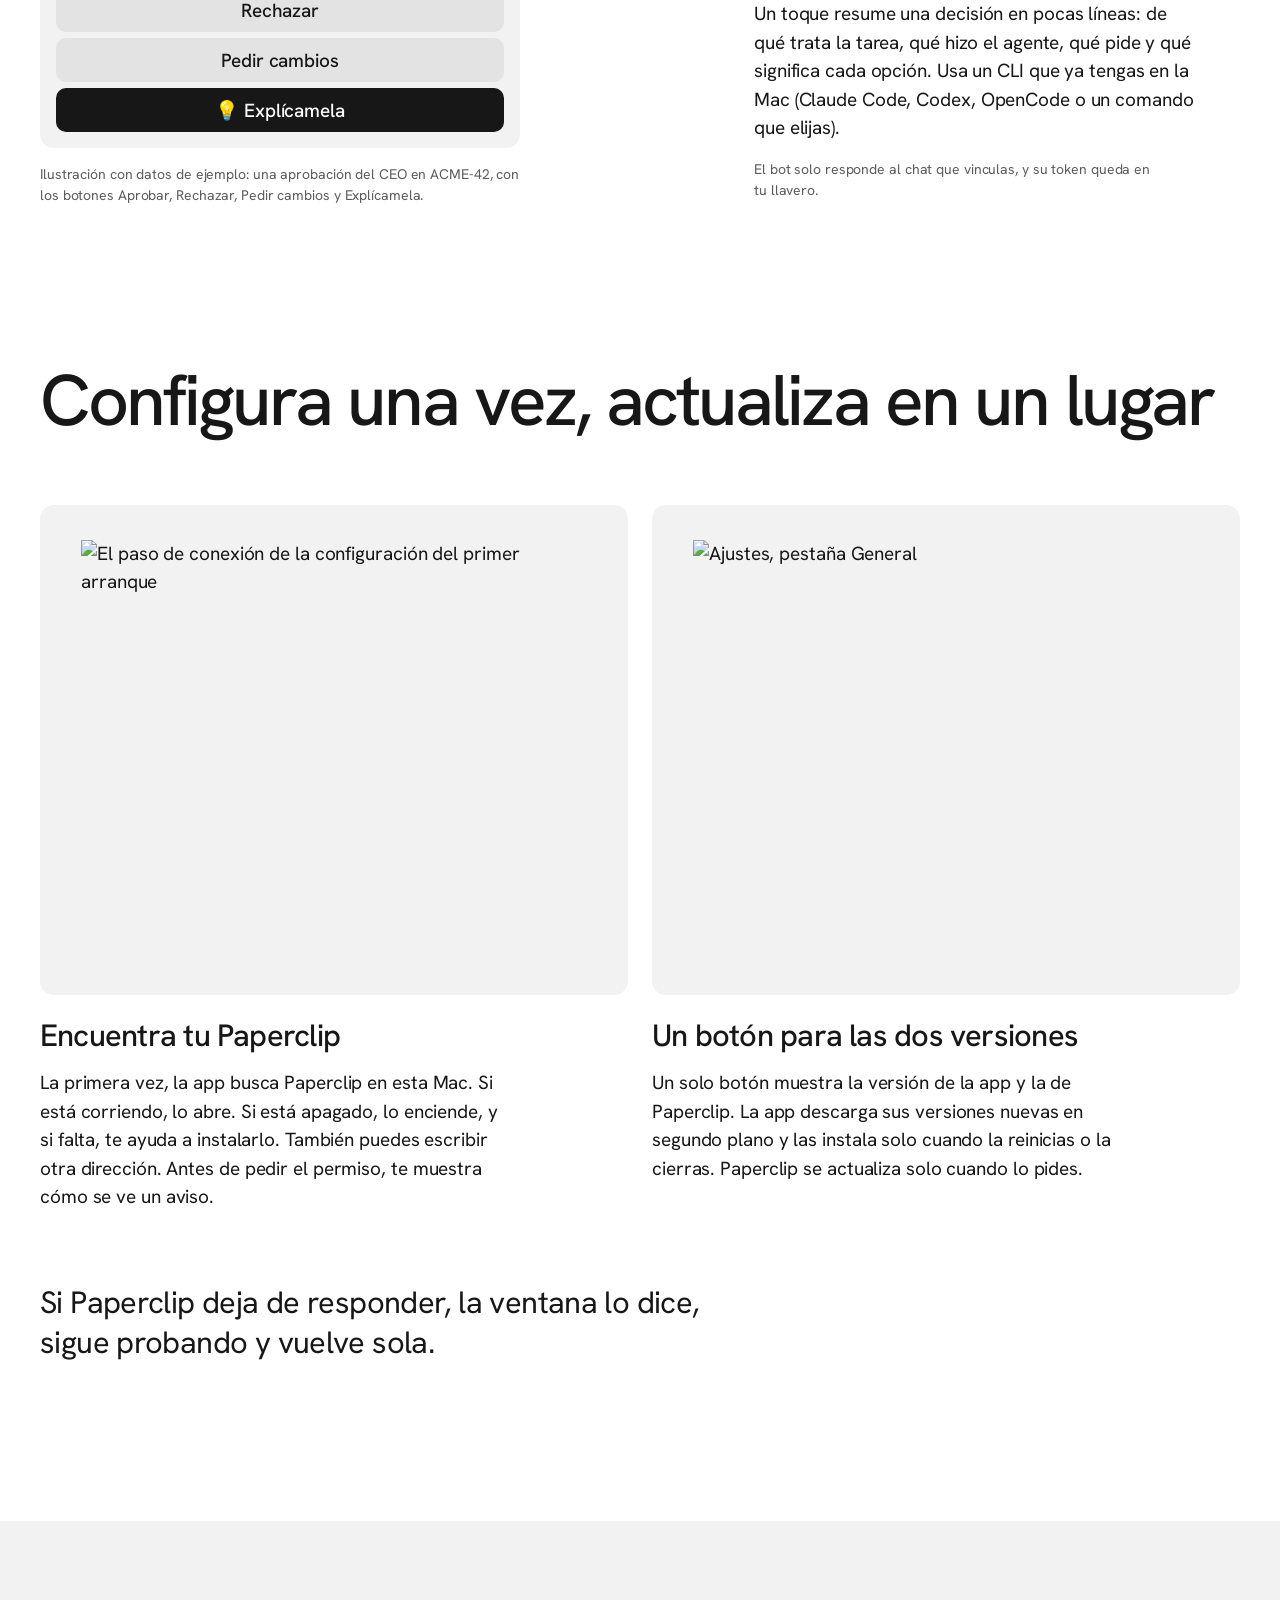
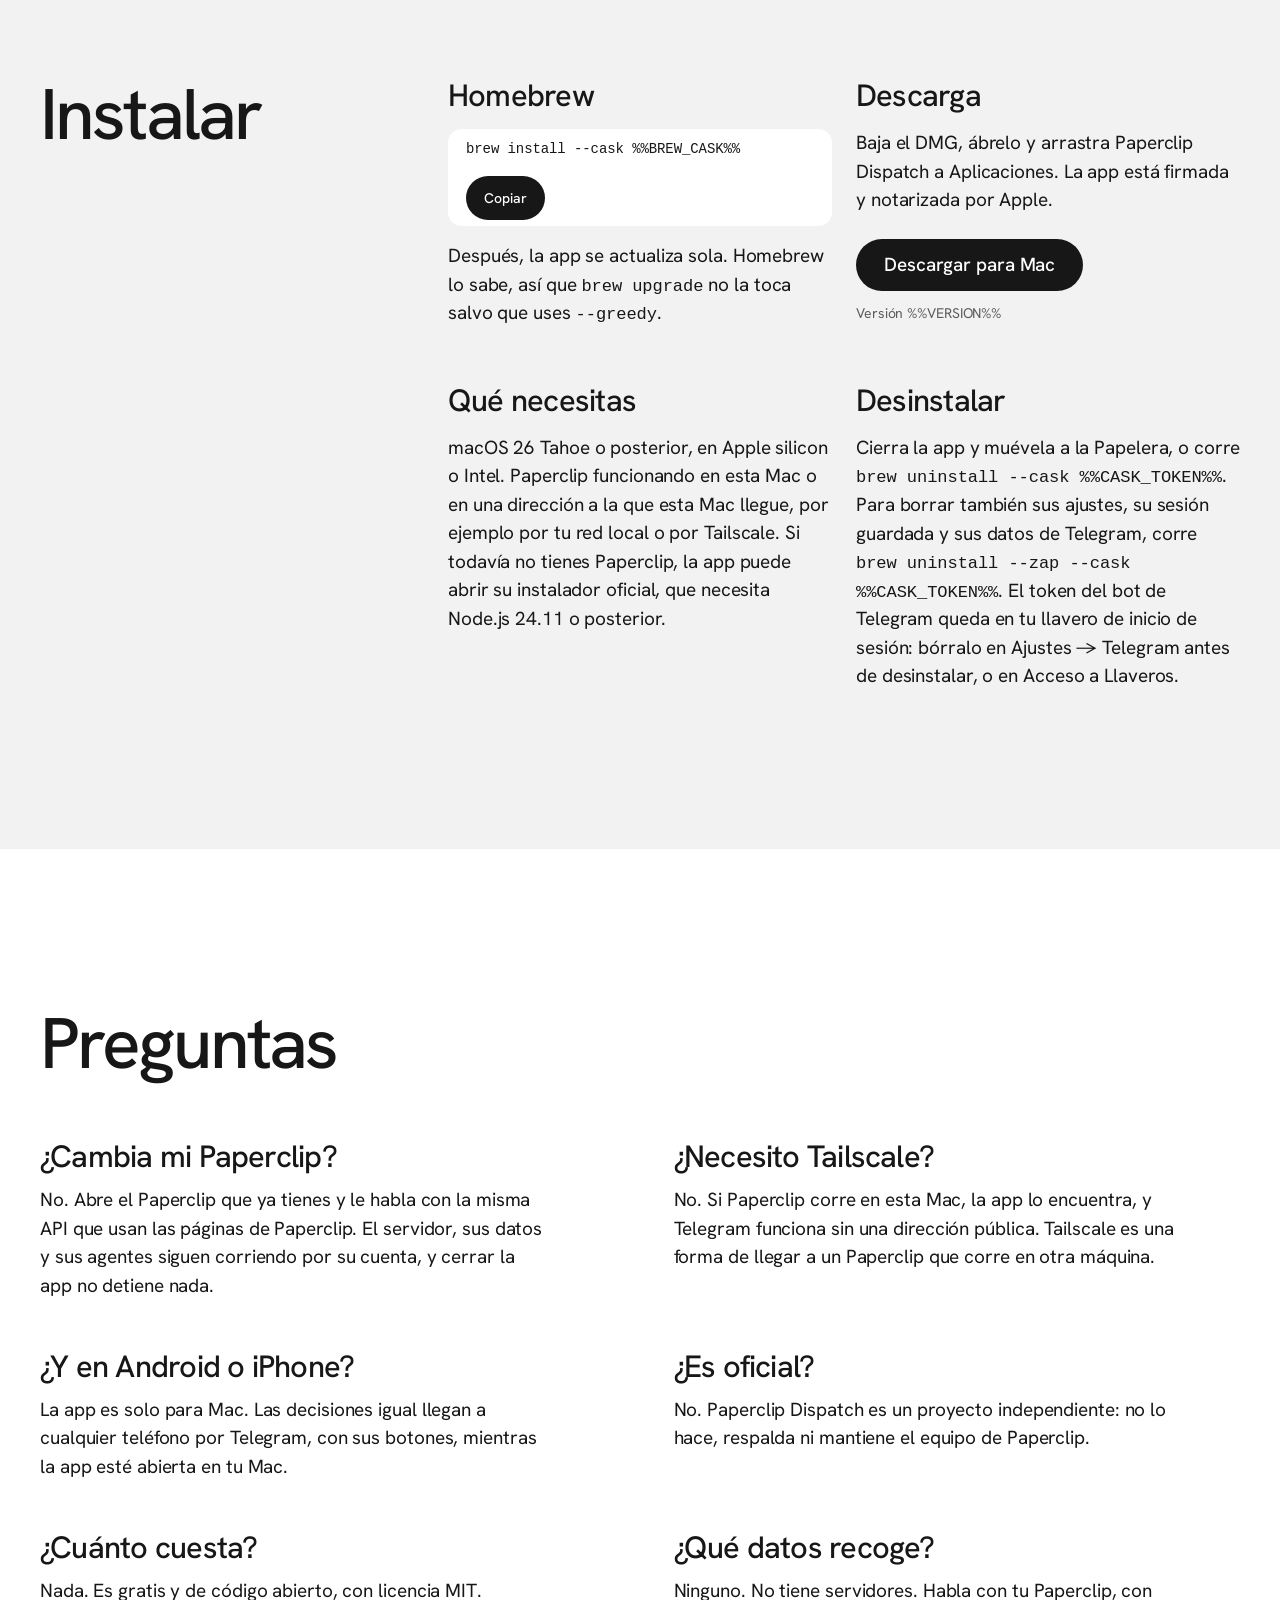
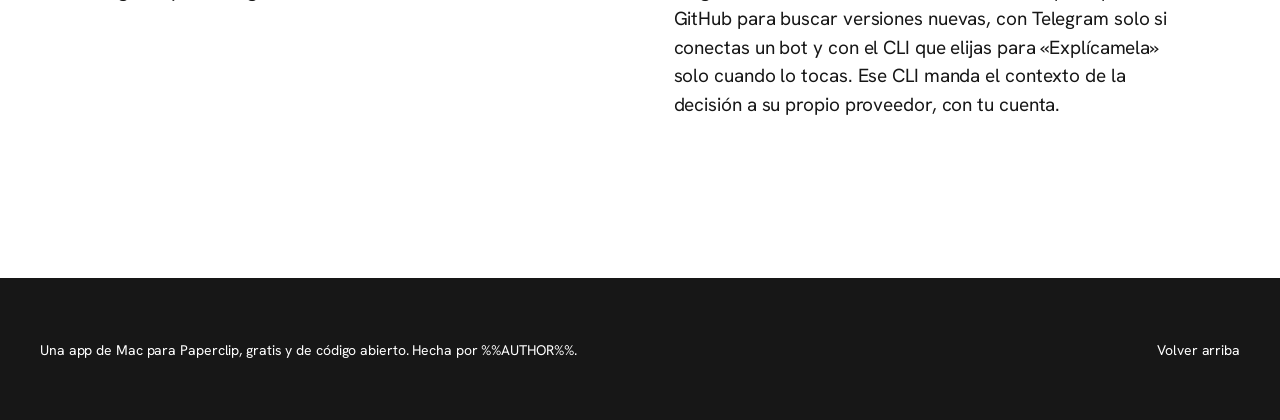
==== commit c8de2f2a: "feat(site): lay the landing on one grid and make the hero notifications live Every section now sits " ====
--- a/site/es/index.html
+++ b/site/es/index.html
@@ -31,26 +31,6 @@
   <meta name="twitter:image:alt" content="El ícono de Paperclip Dispatch, el aviso de una tarea trabada con su botón para despertar al agente y la ventana de la app">
   <link rel="icon" href="../images/icon-64.png" sizes="64x64" type="image/png">
   <link rel="apple-touch-icon" href="../images/icon-180.png">
-  <!-- Datos estructurados (schema.org) para los buscadores: la app, gratis, para macOS, y dónde bajarla -->
-  <script type="application/ld+json">
-  {
-    "@context": "https://schema.org",
-    "@type": "SoftwareApplication",
-    "name": "Paperclip Dispatch",
-    "description": "Tu Paperclip en su propia ventana de la Mac, con un aviso cuando un agente te necesita, número en el Dock y respuestas desde Telegram. Gratis, MIT.",
-    "url": "%%SITE_URL%%es/",
-    "inLanguage": "es",
-    "applicationCategory": "DeveloperApplication",
-    "operatingSystem": "macOS 26 Tahoe o posterior",
-    "isAccessibleForFree": true,
-    "offers": { "@type": "Offer", "price": "0", "priceCurrency": "USD" },
-    "downloadUrl": "%%DMG_URL%%",
-    "image": "%%SITE_URL%%social/card.jpg",
-    "license": "%%REPO_URL%%/blob/main/LICENSE",
-    "sameAs": "%%REPO_URL%%",
-    "author": { "@type": "Person", "name": "%%AUTHOR%%", "url": "%%AUTHOR_URL%%" }
-  }
-  </script>
   <link rel="preconnect" href="https://fonts.googleapis.com">
   <link rel="preconnect" href="https://fonts.gstatic.com" crossorigin>
   <link href="https://fonts.googleapis.com/css2?family=Hanken+Grotesk:wght@400;500&amp;display=swap" rel="stylesheet">
--- a/site/styles.css
+++ b/site/styles.css
@@ -1,4 +1,5 @@
-/* Paperclip Dispatch: la landing. Dirección «sentence-as-layout» (ver el documento design de VIN-237). */
+/* Paperclip Dispatch: la landing. El estilo de VIN-237 (tinta sobre blanco, una sola letra, el color solo cuando
+   significa algo) sobre una sola grilla: un contenedor centrado de 12 columnas que comparten todas las secciones. */
 
 /* ---- Tokens ---- */
 :root {
@@ -11,17 +12,21 @@
   --badge: #ff3b30;
   /* Las teclas del mensaje de Telegram (ilustración): un paso más que la superficie */
   --key: #e3e3e3;
-  /* El aviso del hero: el tono medio del fondo de escritorio y el vidrio de la captura (NotificationsSnapshot) */
+  /* Los avisos: el fondo de escritorio de la captura (NotificationsSnapshot) y el vidrio de macOS 26 */
   --desk: #b4b6e9;
-  --notice-glass: rgb(255 255 255 / 0.7);
-  --notice-solid: #f4f1fa;
-  --notice-rim: rgb(255 255 255 / 0.65);
-  --notice-key: rgb(60 40 90 / 0.1);
+  --notice-glass: rgb(248 248 250 / 0.78);
+  --notice-glass-on-desk: rgb(255 255 255 / 0.7);
+  --notice-solid: #f4f4f6;
+  --notice-rim: rgb(255 255 255 / 0.7);
+  --notice-edge: rgb(0 0 0 / 0.07);
+  --notice-lift: rgb(0 0 0 / 0.12);
+  --notice-key: rgb(0 0 0 / 0.07);
+  --notice-key-hover: rgb(0 0 0 / 0.12);
   --notice-ink: #0a0a0a;
-  --notice-soft: rgb(10 10 10 / 0.58);
+  --notice-soft: rgb(10 10 10 / 0.62);
 
   --font: "Hanken Grotesk", ui-sans-serif, system-ui, -apple-system, "Helvetica Neue", Arial, sans-serif;
-  --font-system: -apple-system, BlinkMacSystemFont, system-ui, "Helvetica Neue", Arial, sans-serif; /* taste-skill-ignore: solo para el aviso del hero, que imita uno de macOS */
+  --font-system: -apple-system, BlinkMacSystemFont, system-ui, "Helvetica Neue", Arial, sans-serif; /* taste-skill-ignore: solo para los avisos, que imitan los de macOS */
   --font-code: ui-monospace, "SF Mono", Menlo, monospace; /* taste-skill-ignore: solo para el comando de Homebrew, que es código real en <code> */
 
   /* Cinco tamaños, ninguno más */
@@ -29,15 +34,23 @@
   --step-body: clamp(1.0625rem, 1rem + 0.25vw, 1.1875rem);
   --step-title: clamp(1.375rem, 1.05rem + 1.1vw, 2.25rem);
   --step-head: clamp(2.5rem, 1.6rem + 3.6vw, 5rem);
-  --step-display: clamp(3.5rem, 0.6rem + 12vw, 10.5rem);
-
+  --step-display: clamp(3.5rem, 1rem + 10vw, 9rem);
+
+  /* La grilla: un contenedor de --content como máximo, con el margen de siempre a los lados en pantallas angostas.
+     --gutter es el relleno lateral de cada franja (barra, secciones, pie): así el fondo de una franja llega al
+     borde y su contenido queda en el mismo contenedor que el resto. */
+  --content: 75rem;
   --margin: clamp(1rem, 0.4rem + 2.4vw, 2rem);
+  --gutter: max(var(--margin), calc((100% - var(--content)) / 2));
   --gap: clamp(1rem, 0.5rem + 1.5vw, 1.5rem);
-  --section: clamp(7.5rem, 4rem + 9vw, 12.5rem);
+  --section: clamp(6.5rem, 3.5rem + 8vw, 11rem);
   --radius: 14px;
 
   --ease-out: cubic-bezier(0.22, 1, 0.36, 1);
+  --ease-in: cubic-bezier(0.55, 0, 1, 0.45);
   --ease-in-out: cubic-bezier(0.65, 0, 0.35, 1);
+  /* Un resorte con un rebote del 2 %, como el de los avisos de macOS al entrar */
+  --ease-spring: linear(0, 0.035, 0.12, 0.231, 0.353, 0.472, 0.584, 0.682, 0.766, 0.835, 0.89, 0.932, 0.964, 0.986, 1.002, 1.012, 1.017, 1.02, 1.019, 1.015, 1.01, 1.006, 1.003, 1);
 }
 
 @media (prefers-color-scheme: dark) {
@@ -50,12 +63,16 @@
     --badge: #ff453a;
     --key: #2a2a2a;
     --desk: #2f2548;
-    --notice-glass: rgb(8 6 20 / 0.24);
-    --notice-solid: #2b2540;
-    --notice-rim: rgb(255 255 255 / 0.08);
+    --notice-glass: rgb(44 44 48 / 0.78);
+    --notice-glass-on-desk: rgb(8 6 20 / 0.28);
+    --notice-solid: #3a3a3e;
+    --notice-rim: rgb(255 255 255 / 0.1);
+    --notice-edge: rgb(0 0 0 / 0.5);
+    --notice-lift: rgb(0 0 0 / 0.5);
     --notice-key: rgb(255 255 255 / 0.1);
+    --notice-key-hover: rgb(255 255 255 / 0.16);
     --notice-ink: #ffffff;
-    --notice-soft: rgb(255 255 255 / 0.62);
+    --notice-soft: rgb(255 255 255 / 0.6);
   }
 }
 
@@ -104,10 +121,12 @@
   color: var(--on-ink);
   font: 500 var(--step-body) / 1 var(--font);
   text-decoration: none;
+  white-space: nowrap;
   cursor: pointer;
   transition: transform 120ms var(--ease-out), opacity 180ms ease;
 }
 .button { min-height: 3.25rem; padding: 0 1.75rem; }
+.button-small { min-height: 2.5rem; padding: 0 1.125rem; font-size: var(--step-small); }
 .copy { min-height: 2.75rem; padding: 0 1.125rem; font-size: var(--step-small); }
 .button:active, .copy:active { transform: scale(0.97); }
 @media (hover: hover) and (pointer: fine) {
@@ -115,89 +134,159 @@
   .button:hover, .copy:hover { opacity: 0.86; }
 }
 
-/* ---- Barra ---- */
+h2 { font-size: var(--step-head); line-height: 0.98; letter-spacing: -0.04em; }
+h3 { font-size: var(--step-title); line-height: 1.1; letter-spacing: -0.025em; }
+.statement { font-size: var(--step-title); line-height: 1.3; letter-spacing: -0.02em; max-width: 48ch; }
+
+/* ---- Barra: el nombre a la izquierda; los enlaces y la descarga a la derecha ---- */
 .bar {
   display: flex;
   align-items: center;
   justify-content: space-between;
-  padding: calc(var(--margin) * 0.9) var(--margin);
+  gap: 1rem;
+  padding: calc(var(--margin) * 0.75) var(--gutter);
   font-size: var(--step-small);
 }
-.bar-links { display: flex; gap: 1.25rem; }
-.wordmark { display: inline-flex; align-items: center; gap: 0.625rem; font-weight: 500; text-decoration: none; }
-
-/* ---- Hero: la frase con el aviso en lugar de las últimas palabras ---- */
-.hero { padding: clamp(3rem, 1rem + 8vw, 8rem) var(--margin) 0; }
-
-/* La frase es el h1 y el aviso que la sigue en la misma línea (fuera del h1, para que no sea parte del título) */
-.sentence {
+.wordmark { display: inline-flex; align-items: center; gap: 0.625rem; font-weight: 500; text-decoration: none; white-space: nowrap; }
+.bar-links { display: flex; align-items: center; gap: 1.25rem; }
+@media (max-width: 479px) {
+  /* En el teléfono no caben los cuatro: GitHub sigue en el pie */
+  .bar-github { display: none; }
+  .bar-links { gap: 1rem; }
+}
+
+/* ---- Hero: el titular, la oferta y la descarga a la izquierda; los avisos llegan a la derecha, arriba, donde los
+   pone macOS. Debajo, la ventana a todo el ancho del contenedor. En el teléfono los avisos van bajo el titular. ---- */
+.hero {
+  display: grid;
+  grid-template-columns: minmax(0, 1fr);
+  padding: clamp(2.5rem, 1rem + 5vw, 6rem) var(--gutter) 0;
+}
+.hero-title {
   font-size: var(--step-display);
-  font-weight: 500;
   line-height: 0.92;
   letter-spacing: -0.05em;
-  text-wrap: balance;
-}
-.sentence-words { display: block; font: inherit; }
-.br-wide { display: none; }
-
-/* El aviso: un aviso de macOS 26 dibujado aquí, con las medidas de la captura (docs/images/notification.png,
-   que dibuja NotificationsSnapshot.swift) en puntos: el escenario es el recorte de 400 × 72 pt (16 px a 2×
-   alrededor de la tarjeta) y la tarjeta mide 384 × 56 pt. --pt es un punto de la captura a la escala del
-   escenario, así el aviso crece y se achica entero, como lo hacía la imagen. */
-.strip {
-  --stage-w: 400;
-  --stage-h: 72;
-  --pt: calc(100cqw / var(--stage-w));
-  /* Fuera del escenario, a la derecha: de donde llegan los avisos y por donde se van */
-  --notice-off: calc(100% + 16 * var(--pt));
+}
+/* «Las decisiones te encuentran» no cabe en una línea: va en dos, un poco más chica para que «te encuentran»
+   quepa en el teléfono */
+.hero-title:lang(es) { font-size: calc(var(--step-display) * 0.86); }
+.desk { margin-top: clamp(2rem, 1rem + 3vw, 3rem); }
+.lead {
+  margin-top: clamp(2rem, 1rem + 3vw, 3rem);
+  font-size: var(--step-title);
+  line-height: 1.25;
+  letter-spacing: -0.02em;
+  max-width: 34ch;
+}
+.get { display: grid; gap: 1.5rem; align-content: start; margin-top: 2.5rem; max-width: 36rem; }
+.download { display: flex; flex-wrap: wrap; align-items: center; gap: 0.75rem 1.25rem; }
+
+.brew { display: grid; gap: 0.5rem; position: relative; }
+.command {
+  display: flex;
+  flex-wrap: wrap;
+  align-items: center;
+  gap: 0.75rem;
+  padding: 0.375rem 0.375rem 0.375rem 1.125rem;
+  border-radius: var(--radius);
+  background: var(--surface);
+  min-width: 0;
+}
+.command code {
+  /* Nunca más angosto que «javiervinus/tap/paperclip-dispatch»: si no cabe junto al botón, el botón baja */
+  flex: 1 1 17rem;
+  min-width: min(100%, 35ch);
+  padding: 0.25rem 0;
+  font-family: var(--font-code);
+  font-size: var(--step-small);
+  line-height: 1.5;
+  overflow-wrap: break-word;
+}
+.command .nowrap { white-space: nowrap; }
+.visually-hidden { position: absolute; width: 1px; height: 1px; margin: -1px; overflow: hidden; clip-path: inset(50%); white-space: nowrap; }
+.requirements { max-width: 52ch; }
+
+.window { display: block; margin-top: clamp(4rem, 2rem + 5vw, 7rem); }
+.window img { width: 100%; }
+
+@media (min-width: 960px) {
+  /* El titular en una línea a todo el ancho; debajo, la oferta y la descarga a la izquierda y los avisos a la
+     derecha, empezando a la misma altura */
+  .hero { grid-template-columns: repeat(12, minmax(0, 1fr)); column-gap: var(--gap); align-items: start; }
+  .hero-title { grid-column: 1 / -1; grid-row: 1; }
+  .lead, .get { grid-column: 1 / span 6; }
+  .lead { grid-row: 2; }
+  .get { grid-row: 3; }
+  .desk { grid-column: 8 / span 5; grid-row: 2 / span 2; margin-top: clamp(2rem, 1rem + 3vw, 3rem); }
+  .stack .notice { left: auto; right: 0; }
+  .desk-note { text-align: right; }
+  .window { grid-column: 1 / -1; grid-row: 4; }
+}
+
+/* ---- Los avisos: uno de macOS 26 dibujado aquí, con las medidas de la captura (docs/images/notification.png,
+   que dibuja NotificationsSnapshot.swift) en puntos: la tarjeta mide 384 × 56 pt. --pt es un punto a la escala
+   del contenedor, así el aviso entero crece y se achica sin cambiar de forma. ---- */
+.desk {
   container-type: inline-size;
+  --pt: min(1.25px, 100cqi / 392);
+  --stack-gap: calc(10 * var(--pt));
+}
+.stack {
   position: relative;
-  display: block;
-  margin-top: 0.12em;
-  width: 100%;
-  aspect-ratio: var(--stage-w) / var(--stage-h);
-  border-radius: var(--radius);
-  overflow: hidden;
-  background: var(--desk);
-}
-
-@media (min-width: 640px) {
-  .sentence-words { display: inline; }
-  .br-wide { display: inline; }
-  /* Se apoya en la línea base y mide la altura de las mayúsculas */
-  .strip {
-    display: inline-block;
-    vertical-align: baseline;
-    width: calc(0.72em * var(--stage-w) / var(--stage-h));
-    margin: 0 0 0 0.12em;
-    border-radius: 0.09em;
-  }
-  /* En español «te encuentran» y el aviso no caben en una línea: el aviso baja a la suya, en el margen */
-  .sentence:lang(es) .strip { display: block; margin: 0.12em 0 0; }
-}
-
-/* Los avisos van uno encima del otro en la misma tarjeta: cambiar de aviso no mueve nada */
-.notices {
+  margin: 0;
+  padding: 0;
+  list-style: none;
+  /* Lugar fijo para tres avisos: que lleguen o se vayan no mueve nada de la página */
+  height: calc(3 * 56 * var(--pt) + 2 * var(--stack-gap));
+}
+.stack .notice {
+  position: absolute;
+  top: 0;
+  /* En una columna, alineado con el texto (con lugar para la X a la izquierda); junto al texto, contra el borde
+     derecho, donde macOS pone los avisos */
+  left: calc(8 * var(--pt));
+  width: calc(384 * var(--pt));
+  max-width: 100%;
+  /* Cada aviso en su lugar de la pila (--slot: 0 arriba). Sin JS los tres de la página van en orden. */
+  translate: 0 calc(var(--slot, 0) * (100% + var(--stack-gap)));
+  transition: translate 520ms var(--ease-out), transform 520ms var(--ease-spring), opacity 280ms ease, scale 420ms var(--ease-out);
+}
+.stack .notice:nth-child(2) { --slot: 1; }
+.stack .notice:nth-child(3) { --slot: 2; }
+.desk-note { margin-top: calc(14 * var(--pt)); }
+.desk-pause {
+  margin-left: 0.25rem;
+  padding: 0.125rem 0.25rem;
+  border: 0;
+  background: none;
+  color: var(--ink);
+  font: inherit;
+  text-decoration: underline;
+  text-decoration-thickness: 0.07em;
+  text-underline-offset: 0.2em;
+  cursor: pointer;
+}
+
+.notice {
+  position: relative;
+  display: flex;
+  align-items: center;
+  gap: calc(10 * var(--pt));
+  height: calc(56 * var(--pt));
+  padding: 0 calc(12 * var(--pt));
+  border-radius: calc(22 * var(--pt));
+  background: var(--notice-glass);
+  /* El vidrio, el borde y la sombra de un aviso de macOS, que flota sobre el escritorio */
+  -webkit-backdrop-filter: blur(calc(20 * var(--pt))) saturate(1.8); /* taste-skill-ignore: vidrio de un aviso de macOS */
+  backdrop-filter: blur(calc(20 * var(--pt))) saturate(1.8); /* taste-skill-ignore: vidrio de un aviso de macOS */
+  box-shadow: inset 0 0 0 calc(0.5 * var(--pt)) var(--notice-rim), 0 0 0 calc(0.5 * var(--pt)) var(--notice-edge), 0 calc(8 * var(--pt)) calc(24 * var(--pt)) calc(-6 * var(--pt)) var(--notice-lift); /* taste-skill-ignore: sombra de un aviso de macOS */
   font: 400 calc(13 * var(--pt)) / 1.25 var(--font-system);
   letter-spacing: 0;
   color: var(--notice-ink);
-}
-.notice {
-  position: absolute;
-  inset: calc(8 * var(--pt));
-  display: flex;
-  align-items: center;
-  gap: calc(10 * var(--pt));
-  padding: 0 calc(12 * var(--pt));
-  border-radius: calc(22 * var(--pt));
-  background: var(--notice-glass);
-  box-shadow: inset 0 0 0 calc(0.5 * var(--pt)) var(--notice-rim); /* taste-skill-ignore: el borde del vidrio del aviso de macOS que imita */
-  opacity: 0;
-  visibility: hidden;
-  transform: translateX(var(--notice-off));
-}
-/* Sin movimiento queda solo el primero: el de la tarea trabada, con «Wake up CEO» */
-.notice.is-in { opacity: 1; visibility: visible; transform: none; }
+  -webkit-user-select: none;
+  user-select: none;
+  touch-action: pan-y;
+}
 /* El ícono de la app, el mismo en todos: el de 64 px (que ya carga la barra) mientras mida hasta unos 64 píxeles
    del dispositivo (un teléfono hasta 2×), el de 180 en el resto */
 .notice::before {
@@ -220,119 +309,86 @@
   flex: none;
   max-width: calc(110 * var(--pt));
   padding: calc(6 * var(--pt)) calc(10 * var(--pt));
-  border-radius: calc(999 * var(--pt));
+  border: 0;
+  border-radius: 999px;
   background: var(--notice-key);
-  font-size: calc(12 * var(--pt));
-  font-weight: 500;
-  line-height: 1.2;
+  color: inherit;
+  font: 500 calc(12 * var(--pt)) / 1.2 var(--font-system);
   text-align: center;
 }
-
-/* Pausar (WCAG 2.2.2): una casilla que cubre todo el escenario, y la marca en la esquina de la tarjeta, donde
-   macOS pone la de cerrar. La marca se ve con el mouse encima, con foco, en pausa y siempre en pantallas táctiles.
-   Las dos aparecen solo si hay movimiento (al final, con las animaciones). */
-.notices-pause, .pause-glyph { display: none; }
-.notices-pause {
-  appearance: none;
+button.notice-action { cursor: pointer; transition: background-color 150ms ease, transform 120ms var(--ease-out); }
+button.notice-action:active { transform: scale(0.95); }
+/* La X de cerrar, en la esquina de arriba a la izquierda, como en macOS: con el mouse encima o con foco */
+.notice-close {
   position: absolute;
-  inset: 0;
-  z-index: 2;
-  margin: 0;
-  border-radius: inherit;
-  cursor: pointer;
-}
-.notices-pause:focus-visible { outline-color: var(--notice-ink); outline-offset: -4px; }
-.pause-glyph {
-  position: absolute;
-  z-index: 1;
-  top: calc(1 * var(--pt));
-  left: calc(1 * var(--pt));
-  width: calc(18 * var(--pt));
-  height: calc(18 * var(--pt));
-  padding: calc(3 * var(--pt));
+  top: calc(-6 * var(--pt));
+  left: calc(-6 * var(--pt));
+  display: grid;
+  place-items: center;
+  width: calc(20 * var(--pt));
+  height: calc(20 * var(--pt));
+  padding: 0;
+  border: 0;
   border-radius: 50%;
   background: var(--notice-solid);
-  box-shadow: inset 0 0 0 calc(0.5 * var(--pt)) var(--notice-rim); /* taste-skill-ignore: como el botón de cerrar de un aviso de macOS */
-  fill: var(--notice-ink);
+  box-shadow: 0 0 0 calc(0.5 * var(--pt)) var(--notice-edge), 0 calc(1 * var(--pt)) calc(3 * var(--pt)) var(--notice-lift); /* taste-skill-ignore: el botón de cerrar de un aviso de macOS */
+  color: var(--notice-ink);
   opacity: 0;
-  transition: opacity 180ms ease;
-}
-.glyph-play, .notices-pause:checked ~ .pause-glyph .glyph-pause { display: none; }
-.notices-pause:checked ~ .pause-glyph .glyph-play { display: inline; }
-.strip:hover .pause-glyph, .notices-pause:focus-visible ~ .pause-glyph,
-.notices-pause:checked ~ .pause-glyph { opacity: 1; }
-@media (hover: none) { .pause-glyph { opacity: 1; } }
-
-.hero-body {
-  display: grid;
-  gap: 2.5rem var(--gap);
-  margin-top: clamp(2.5rem, 1rem + 4vw, 4.5rem);
-}
-.lead { font-size: var(--step-title); line-height: 1.25; letter-spacing: -0.02em; max-width: 36ch; }
-
-.get { display: grid; gap: 1.75rem; align-content: start; }
-.download { display: flex; flex-wrap: wrap; align-items: center; gap: 0.75rem 1.25rem; }
-
-.brew { display: grid; gap: 0.5rem; position: relative; }
-.command {
-  display: flex;
-  flex-wrap: wrap;
-  align-items: center;
-  gap: 0.75rem;
-  padding: 0.375rem 0.375rem 0.375rem 1.125rem;
+  cursor: pointer;
+  transition: opacity 150ms ease;
+}
+.notice-close svg { width: 46%; height: 46%; stroke: currentColor; stroke-width: 2; stroke-linecap: round; fill: none; }
+.notice:hover .notice-close, .notice:focus-within .notice-close { opacity: 1; }
+.notice.is-live { cursor: default; }
+@media (hover: hover) and (pointer: fine) {
+  button.notice-action:hover { background: var(--notice-key-hover); }
+}
+
+/* Llegar, irse, plegarse al fondo de la pila y seguir al dedo (notices.js pone y quita estas clases) */
+.stack .notice.is-entering { transform: translateX(calc(100% + 2rem)); opacity: 0; transition: none; }
+.stack .notice.is-leaving {
+  transform: translateX(calc(100% + 2rem));
+  opacity: 0;
+  transition: transform 320ms var(--ease-in), opacity 320ms var(--ease-in), translate 320ms var(--ease-out);
+}
+.stack .notice.is-folding { scale: 0.92; opacity: 0; }
+.stack .notice.is-opening { scale: 0.96; opacity: 0; transition-duration: 220ms; }
+.stack .notice.is-dragging { transition: none; }
+
+/* ---- Lo que una pestaña no puede hacer: filas en zigzag, el texto y su recuadro del mismo tamaño ---- */
+.tab {
+  padding: var(--section) var(--gutter);
+  display: grid;
+  gap: clamp(4rem, 2rem + 5vw, 7rem);
+}
+.section-head { display: grid; gap: 1.5rem; }
+
+.row { display: grid; gap: 2rem var(--gap); align-items: center; }
+.row-text { display: grid; gap: 1rem; max-width: 40ch; }
+
+/* Un recuadro: superficie, esquinas redondeadas y la misma proporción en toda la página */
+.tile {
+  position: relative;
+  display: grid;
+  place-items: center;
+  aspect-ratio: 4 / 3;
   border-radius: var(--radius);
   background: var(--surface);
-  min-width: 0;
-}
-.command code {
-  /* Nunca más angosto que «javiervinus/tap/paperclip-dispatch»: si no cabe junto al botón, el botón baja */
-  flex: 1 1 17rem;
-  min-width: min(100%, 35ch);
-  padding: 0.25rem 0;
-  font-family: var(--font-code);
-  font-size: var(--step-small);
-  line-height: 1.5;
-  overflow-wrap: break-word;
-}
-.command .nowrap { white-space: nowrap; }
-.visually-hidden { position: absolute; width: 1px; height: 1px; margin: -1px; overflow: hidden; clip-path: inset(50%); white-space: nowrap; }
-.requirements { max-width: 52ch; }
-
-@media (min-width: 900px) {
-  .hero-body { grid-template-columns: repeat(12, minmax(0, 1fr)); }
-  .lead { grid-column: 1 / span 6; }
-  .get { grid-column: 8 / span 5; }
-}
-
-.window { display: block; margin-top: clamp(4rem, 2rem + 6vw, 8rem); }
-.window img { width: 100%; }
-
-/* ---- Lo que una pestaña no puede hacer: filas colgadas de un eje ---- */
-.tab {
-  padding: var(--section) var(--margin);
-  display: grid;
-  gap: clamp(4rem, 2rem + 5vw, 7.5rem);
-}
-.tab-intro { display: grid; gap: 1.5rem; }
-.tab-intro h2 { font-size: var(--step-head); line-height: 0.98; letter-spacing: -0.04em; }
-.statement { font-size: var(--step-title); line-height: 1.3; letter-spacing: -0.02em; max-width: 48ch; }
-
-.row { display: grid; gap: 1.5rem var(--gap); align-items: start; }
-.row-text { display: grid; gap: 1rem; max-width: 38ch; }
-.row-text h3 { font-size: var(--step-title); line-height: 1.1; letter-spacing: -0.025em; }
-
-.row-media { border-radius: var(--radius); overflow: hidden; }
-.media-notify { width: 100%; max-width: 40rem; }
-.media-dock {
-  width: 70%;
-  max-width: 20rem;
-  justify-self: end;
-  aspect-ratio: 1;
-  display: grid;
-  place-items: center;
-  background: var(--surface);
-}
-.dock { position: relative; width: 52%; }
+  overflow: hidden;
+}
+.tile-notify {
+  container-type: inline-size;
+  --pt: calc(100cqi / 480);
+  display: flex;
+  flex-direction: column;
+  align-items: center;
+  justify-content: center;
+  gap: calc(16 * var(--pt));
+  background: var(--desk);
+}
+.tile-notify .notice { width: calc(384 * var(--pt)); background: var(--notice-glass-on-desk); }
+
+.dock { position: relative; width: 38%; }
 .dock img { width: 100%; }
 .badge {
   position: absolute;
@@ -350,37 +406,29 @@
   line-height: 1;
   font-variant-numeric: tabular-nums;
 }
-.media-glass { width: 55%; max-width: 22rem; aspect-ratio: 4 / 5; position: relative; }
-.media-glass img { position: absolute; top: 0; left: 0; width: 360%; max-width: none; }
+/* La esquina de la ventana con la barra lateral, ampliada */
+.tile-glass img { position: absolute; top: 9%; left: 7%; width: 230%; max-width: none; }
 
 @media (min-width: 900px) {
-  .tab-intro, .row { grid-template-columns: repeat(12, minmax(0, 1fr)); }
-  .tab-intro > * { grid-column: 5 / span 8; }
-  .row-text { grid-column: 5 / span 4; }
-  .row-media { grid-column: 9 / span 4; justify-self: end; }
-  .media-dock { width: 62%; }
-  .media-glass { width: 78%; }
-}
-
-@media (min-width: 1200px) {
-  /* El aviso del titular se abre aquí más grande */
-  .row-notify .row-text { grid-column: 5 / span 3; }
-  .row-notify .row-media { grid-column: 8 / span 5; }
-}
-
-/* ---- Telegram: la ilustración a un lado, el texto al otro (al revés que las filas de arriba) ---- */
+  .section-head, .row { grid-template-columns: repeat(12, minmax(0, 1fr)); column-gap: var(--gap); }
+  .section-head > * { grid-column: 1 / span 9; }
+  .row-text { grid-column: 1 / span 5; grid-row: 1; }
+  .row .tile { grid-column: 7 / span 6; grid-row: 1; }
+  .row-flip .row-text { grid-column: 8 / span 5; }
+  .row-flip .tile { grid-column: 1 / span 6; }
+}
+
+/* ---- Telegram: el mensaje a la izquierda, el texto a la derecha ---- */
 .phone {
-  padding: 0 var(--margin) var(--section);
+  padding: 0 var(--gutter) var(--section);
   display: grid;
   gap: clamp(2.5rem, 1.5rem + 3vw, 4.5rem) var(--gap);
   align-items: start;
 }
-.phone h2, .setup h2, .install h2 { font-size: var(--step-head); line-height: 0.98; letter-spacing: -0.04em; }
 .phone-text { display: grid; gap: 1rem; max-width: 40ch; }
 .phone-lead { margin-bottom: 1.5rem; }
-.phone-text h3 { font-size: var(--step-title); line-height: 1.1; letter-spacing: -0.025em; }
-
-.phone-chat { display: grid; gap: 1rem; width: 100%; max-width: 32rem; }
+
+.phone-chat { display: grid; gap: 1rem; width: 100%; max-width: 30rem; }
 /* El mensaje del bot, dibujado con el texto y los botones que arma la app (TelegramFormat.decision y
    TelegramChannel.keyboard). Es una ilustración: la tecla «Explain it to me» abre el resumen sin JS. */
 .chat {
@@ -429,37 +477,35 @@
 
 @media (min-width: 900px) {
   .phone { grid-template-columns: repeat(12, minmax(0, 1fr)); }
-  .phone h2 { grid-column: 1 / span 12; }
+  .phone h2 { grid-column: 1 / -1; }
   .phone-chat { grid-column: 1 / span 6; }
   .phone-text { grid-column: 8 / span 5; }
 }
 
-/* ---- Primer arranque y actualizaciones: dos capturas de tamaños distintos, la segunda más abajo ---- */
+/* ---- Primer arranque y actualizaciones: dos pasos iguales, lado a lado ---- */
 .setup {
-  padding: 0 var(--margin) var(--section);
+  padding: 0 var(--gutter) var(--section);
   display: grid;
   gap: clamp(3rem, 2rem + 3vw, 5rem) var(--gap);
   align-items: start;
 }
 .setup-step { display: grid; gap: 1.5rem; }
-.setup-step img { width: 100%; }
-.setup-settings img { max-width: 24rem; }
-.setup-text { display: grid; gap: 1rem; max-width: 40ch; }
-.setup-text h3 { font-size: var(--step-title); line-height: 1.1; letter-spacing: -0.025em; }
-.setup-close { max-width: 34ch; }
+.tile-shot { aspect-ratio: 6 / 5; }
+.tile-shot img { position: absolute; inset: 7%; width: 86%; height: 86%; object-fit: contain; }
+.setup-text { display: grid; gap: 1rem; max-width: 42ch; }
+.setup-close { max-width: 40ch; }
 
 @media (min-width: 900px) {
   .setup { grid-template-columns: repeat(12, minmax(0, 1fr)); }
-  .setup h2 { grid-column: 1 / span 12; }
-  .setup-welcome { grid-column: 1 / span 7; }
-  .setup-settings { grid-column: 9 / span 4; margin-top: clamp(6rem, 2rem + 8vw, 12rem); }
-  .setup-settings img { max-width: none; }
-  .setup-close { grid-column: 5 / span 7; }
+  .setup h2 { grid-column: 1 / -1; }
+  .setup-welcome { grid-column: 1 / span 6; }
+  .setup-settings { grid-column: 7 / span 6; }
+  .setup-close { grid-column: 1 / span 8; }
 }
 
 /* ---- Instalar: un campo de superficie a todo el ancho ---- */
 .install {
-  padding: var(--section) var(--margin);
+  padding: var(--section) var(--gutter);
   background: var(--surface);
   display: grid;
   gap: clamp(2.5rem, 1.5rem + 3vw, 4.5rem) var(--gap);
@@ -468,7 +514,6 @@
 .install .command { background: var(--ground); }
 .install-grid { display: grid; gap: clamp(2.5rem, 1.5rem + 2.5vw, 4rem) var(--gap); }
 .install-block { display: grid; gap: 1rem; align-content: start; max-width: 44ch; }
-.install-block h3 { font-size: var(--step-title); line-height: 1.1; letter-spacing: -0.025em; }
 .install-block .download { margin-top: 0.5rem; }
 .install-block p code, .faq code {
   font-family: var(--font-code);
@@ -482,26 +527,24 @@
   .install-grid { grid-column: 5 / span 8; grid-template-columns: repeat(2, minmax(0, 1fr)); }
 }
 
-/* ---- Preguntas: la pregunta grande a la izquierda, la respuesta al lado ---- */
+/* ---- Preguntas: el título y, debajo, las respuestas en dos columnas ---- */
 .faq {
-  padding: var(--section) var(--margin);
-  display: grid;
-  gap: clamp(3rem, 2rem + 2.5vw, 5rem);
-}
-.faq h2, .qa h3 { font-size: var(--step-title); line-height: 1.1; letter-spacing: -0.025em; }
-.faq h2 { color: var(--soft); }
-.qa { display: grid; gap: 0.75rem var(--gap); align-items: baseline; }
-.qa p { max-width: 42ch; }
+  padding: var(--section) var(--gutter);
+  display: grid;
+  gap: clamp(2.5rem, 1.5rem + 3vw, 4.5rem);
+}
+.qa-list { display: grid; gap: clamp(2.5rem, 1.5rem + 2vw, 3.5rem) clamp(2rem, 1rem + 4vw, 5rem); }
+.qa { display: grid; gap: 0.75rem; align-content: start; }
+.qa h3 { max-width: 24ch; }
+.qa p { max-width: 46ch; }
 
 @media (min-width: 900px) {
-  .qa { grid-template-columns: repeat(12, minmax(0, 1fr)); }
-  .qa h3 { grid-column: 1 / span 6; max-width: 20ch; }
-  .qa p { grid-column: 8 / span 5; }
+  .qa-list { grid-template-columns: repeat(2, minmax(0, 1fr)); }
 }
 
 /* ---- Pie: un campo de tinta, con el nombre de vuelta en grande ---- */
 .close {
-  padding: clamp(2.5rem, 1.5rem + 3vw, 4rem) var(--margin) clamp(2rem, 1rem + 2vw, 3rem);
+  padding: clamp(2.5rem, 1.5rem + 3vw, 4rem) var(--gutter) clamp(2rem, 1rem + 2vw, 3rem);
   background: var(--ink);
   color: var(--on-ink);
   display: grid;
@@ -534,72 +577,47 @@
 }
 
 /* ---- Movimiento: solo transform y opacity, y nada se queda oculto sin él ---- */
+@media (prefers-reduced-motion: reduce) {
+  /* Los avisos cambian de lugar sin viajar: solo aparecen y se desvanecen */
+  .stack .notice, .stack .notice.is-leaving { transition: opacity 200ms ease; }
+  .stack .notice.is-entering, .stack .notice.is-leaving { transform: none; }
+}
+
 @media (prefers-reduced-motion: no-preference) {
   @keyframes rise { from { opacity: 0; transform: translateY(24px); } }
-  @keyframes shutter { from { clip-path: inset(0 100% 0 0 round 0.09em); } to { clip-path: inset(0 0 0 0 round 0.09em); } }
-  /* Las curvas van escritas: dentro de @keyframes, animation-timing-function no resuelve var() (son las de
-     --ease-out y --ease-in-out) */
-  @keyframes notice {
-    0% { opacity: 0; transform: translateX(var(--notice-off)); animation-timing-function: cubic-bezier(0.22, 1, 0.36, 1); }
-    2.8% { opacity: 1; transform: none; }
-    17.2% { opacity: 1; transform: none; animation-timing-function: cubic-bezier(0.65, 0, 0.35, 1); }
-    18.6%, 100% { opacity: 0; transform: translateX(var(--notice-off)); }
-  }
-  /* visibility va aparte, para que transform y opacity sigan en el compositor. Con step-start cambia apenas
-     empieza cada tramo: se ve desde que arranca su turno hasta que termina de salir (y no antes de su turno) */
-  @keyframes notice-shown {
-    0% { visibility: hidden; }
-    18.6% { visibility: visible; }
-    100% { visibility: hidden; }
-  }
-
-  .sentence { animation: rise 700ms var(--ease-out) both; }
+
+  .hero-title { animation: rise 700ms var(--ease-out) both; }
+  .lead { animation: rise 700ms var(--ease-out) 120ms both; }
+  .get > * { animation: rise 700ms var(--ease-out) both; }
+  .get > :nth-child(1) { animation-delay: 200ms; }
+  .get > :nth-child(2) { animation-delay: 260ms; }
+  .get > :nth-child(3) { animation-delay: 320ms; }
+  .desk-note { animation: rise 700ms var(--ease-out) 400ms both; }
+  /* Los tres avisos de la página llegan uno tras otro al abrirla, también sin JS: del más viejo (abajo) al más
+     nuevo (arriba). backwards y no both: al terminar no se queda con transform, que después usa notices.js. */
+  @keyframes notice-in { from { opacity: 0; transform: translateX(calc(100% + 2rem)); } }
+  .stack .notice.is-first { animation: notice-in 680ms var(--ease-spring) backwards; }
+  .stack .notice.is-first:nth-child(3) { animation-delay: 450ms; }
+  .stack .notice.is-first:nth-child(2) { animation-delay: 900ms; }
+  .stack .notice.is-first:nth-child(1) { animation-delay: 1350ms; }
   .explain[open] .reply { animation: rise 420ms var(--ease-out) both; }
-  .strip { animation: shutter 1100ms var(--ease-in-out) 250ms both; }
-  /* Los avisos llegan de a uno y en bucle: cada uno tiene su turno de --notice-slot en una vuelta de
-     --notice-slot × --notice-count, y espera su turno con el retraso. Entra desde la derecha como un aviso de
-     macOS, se queda y sale por el mismo lado antes de que llegue el siguiente. Los porcentajes de @keyframes
-     notice son de una vuelta de 5 turnos de 5 s (entra en 0,7 s, sale a los 4,3 s en 0,35 s): si cambia el
-     número de avisos o el turno, cambian con ellos. El primero llega cuando se abre el escenario. */
-  .strip { --notice-slot: 5s; --notice-count: 5; }
-  .notice {
-    animation: notice calc(var(--notice-slot) * var(--notice-count)) linear infinite both,
-      notice-shown calc(var(--notice-slot) * var(--notice-count)) step-start infinite both;
-    animation-delay: calc(900ms + var(--turn, 0) * var(--notice-slot));
-  }
-  .notice:nth-child(2) { --turn: 1; }
-  .notice:nth-child(3) { --turn: 2; }
-  .notice:nth-child(4) { --turn: 3; }
-  .notice:nth-child(5) { --turn: 4; }
-  /* Se pausa con la casilla, con su foco o con el mouse encima (no con el dedo, que se queda «encima») */
-  .notices-pause:checked ~ .notices .notice,
-  .notices-pause:focus-visible ~ .notices .notice { animation-play-state: paused; }
-  @media (hover: hover) {
-    .strip:hover .notice { animation-play-state: paused; }
-  }
-  .notices-pause, .pause-glyph { display: block; }
-  .lead { animation: rise 700ms var(--ease-out) 420ms both; }
-  .get > * { animation: rise 700ms var(--ease-out) both; }
-  .get > :nth-child(1) { animation-delay: 500ms; }
-  .get > :nth-child(2) { animation-delay: 580ms; }
-  .get > :nth-child(3) { animation-delay: 660ms; }
 
   @supports (animation-timeline: view()) {
     @keyframes enter { from { opacity: 0; transform: translateY(28px); } }
     @keyframes open { from { opacity: 0.4; transform: scale(0.94); } }
 
     .window img { animation: open linear both; animation-timeline: view(); animation-range: entry 0% cover 35%; }
-    .tab-intro > *, .row-text > *, .row-media,
+    .section-head > *, .row-text > *, .tile,
     .phone h2, .phone-chat, .phone-text > *, .setup h2, .setup-step > *, .setup-close,
-    .install h2, .install-block, .faq h2, .qa > *, .close-line {
+    .install h2, .install-block, .faq h2, .qa, .close-line {
       animation: enter linear both;
       animation-timeline: view();
       animation-range: entry 5% entry 70%;
     }
-    .tab-intro > :nth-child(2), .row-text > :nth-child(2) { animation-range: entry 12% entry 80%; }
+    .section-head > :nth-child(2), .row-text > :nth-child(2) { animation-range: entry 12% entry 80%; }
     .row-text > :nth-child(3) { animation-range: entry 18% entry 90%; }
-    .row-media { animation-range: entry 20% entry 95%; }
-    .phone-chat, .setup-step > :nth-child(2), .qa > p { animation-range: entry 12% entry 80%; }
+    .tile { animation-range: entry 15% entry 90%; }
+    .phone-chat, .setup-step > :nth-child(2), .qa:nth-child(2n) { animation-range: entry 12% entry 80%; }
     .install-block:nth-child(2n) { animation-range: entry 14% entry 84%; }
   }
 }
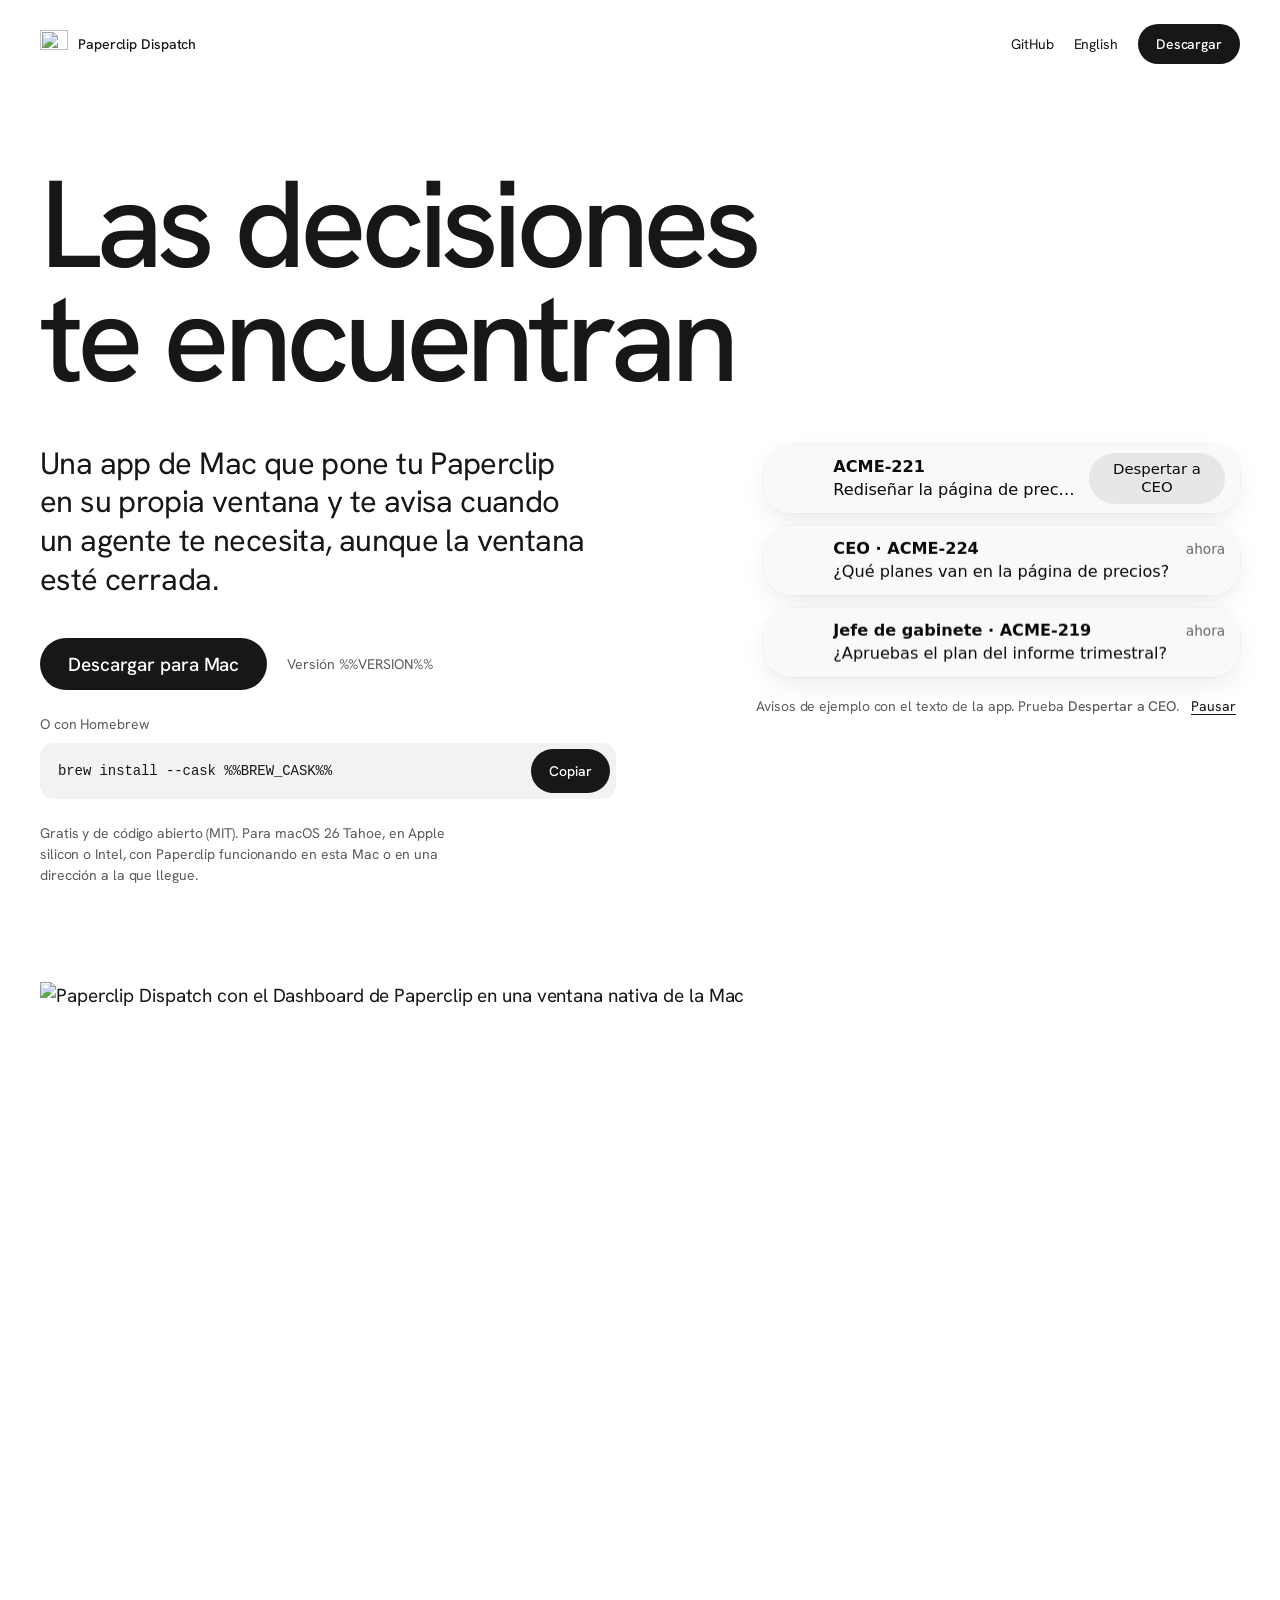
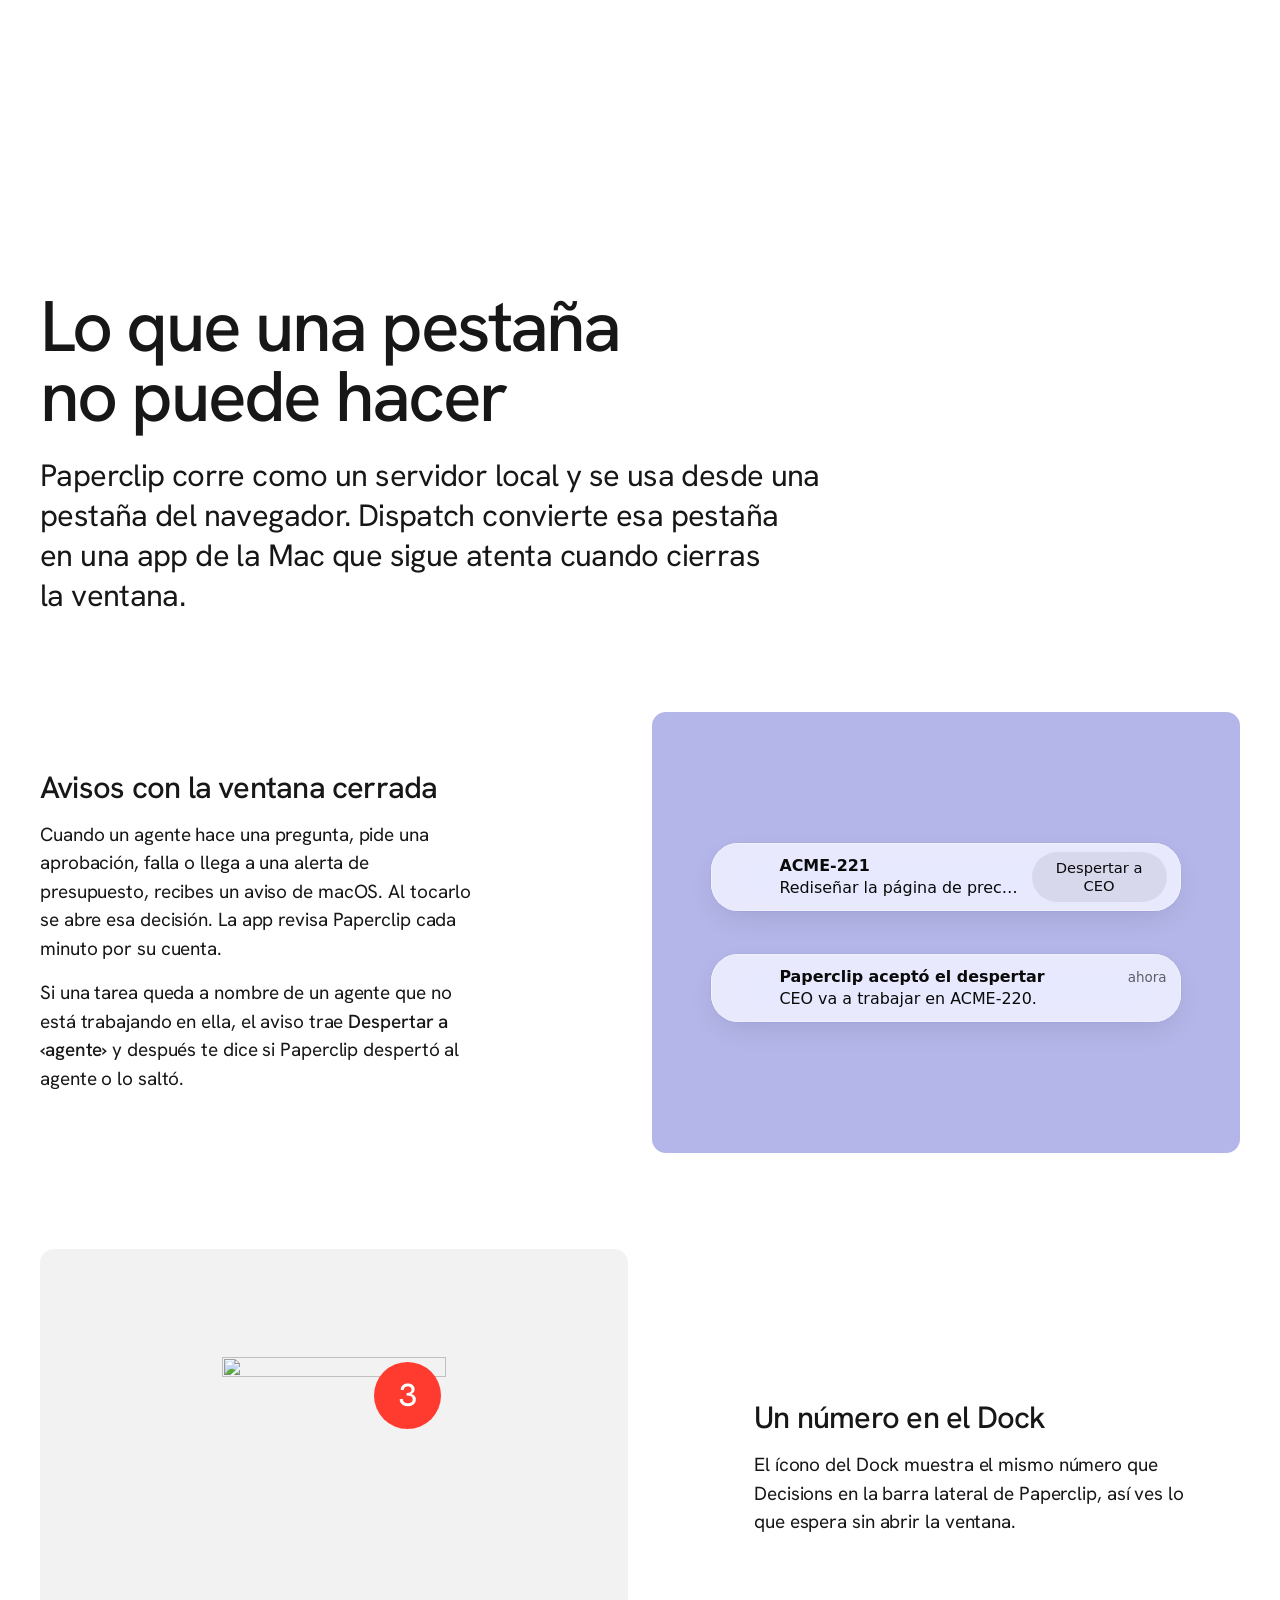
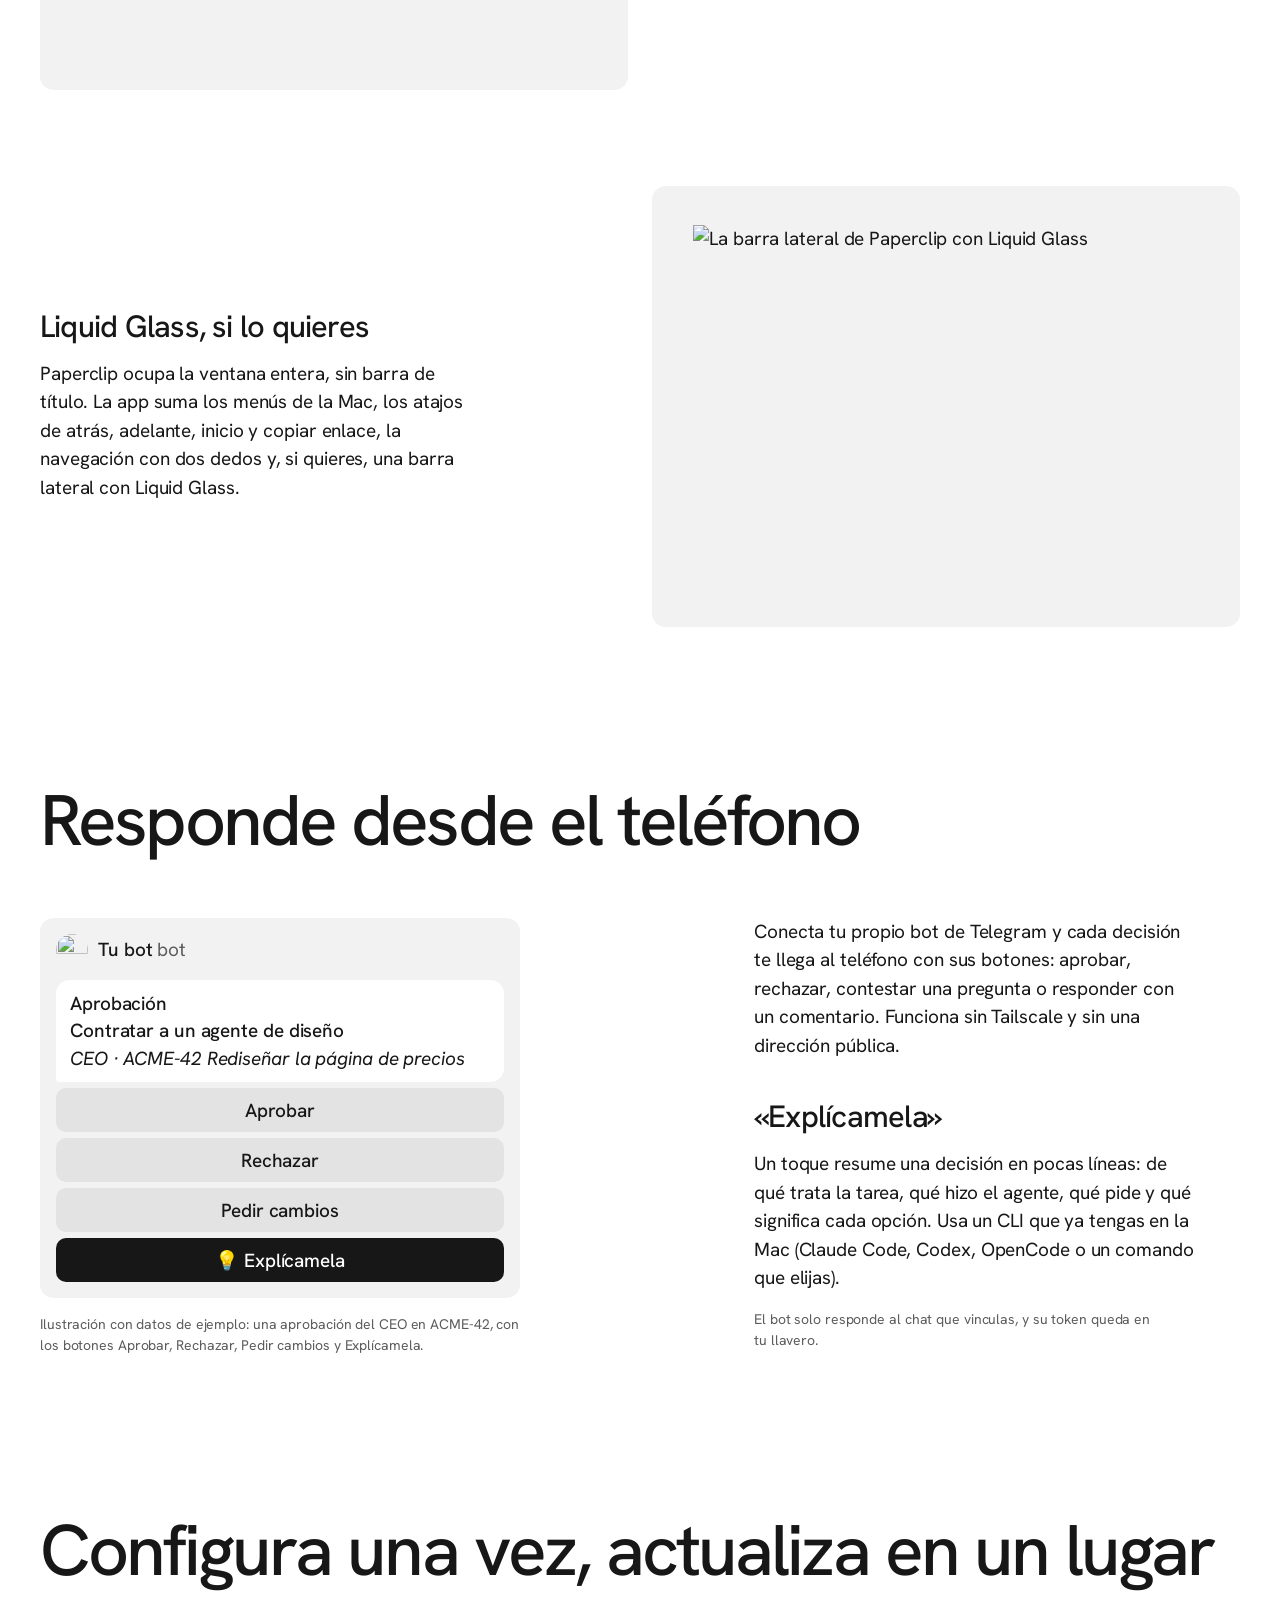
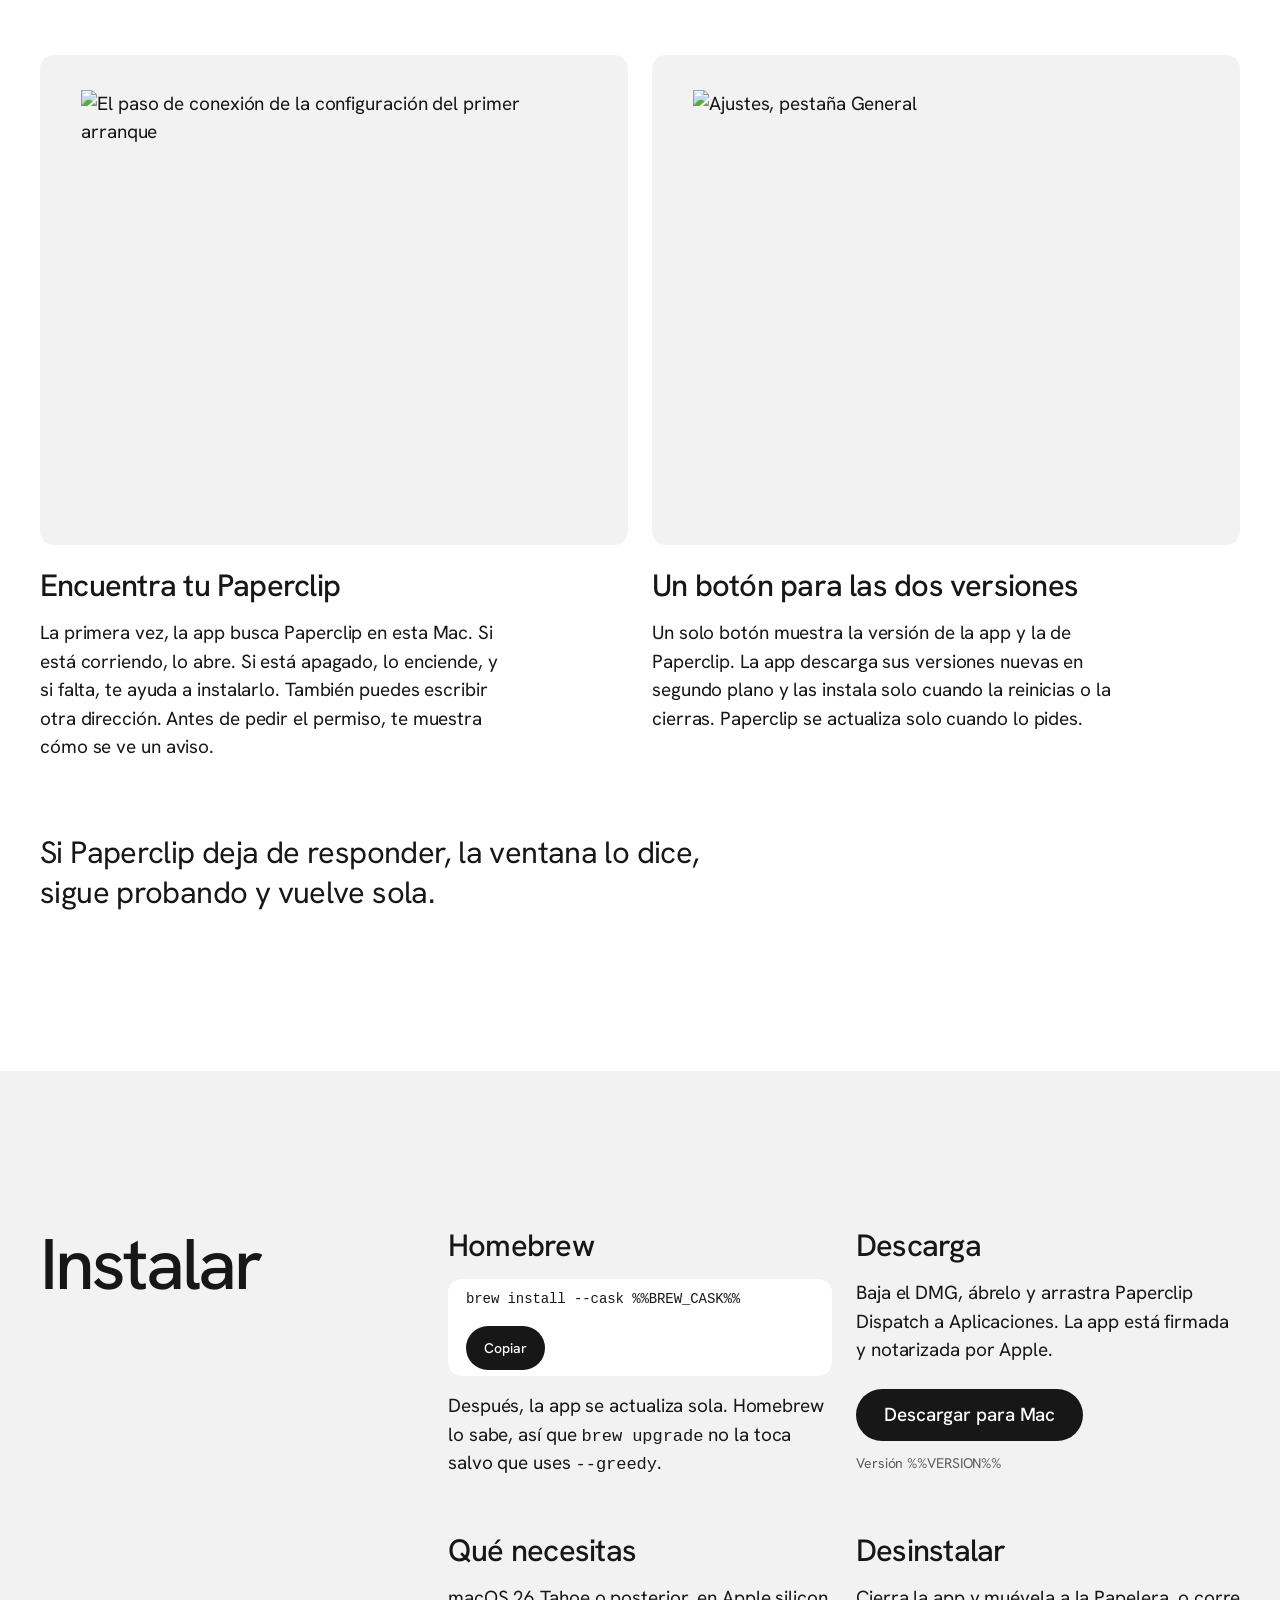
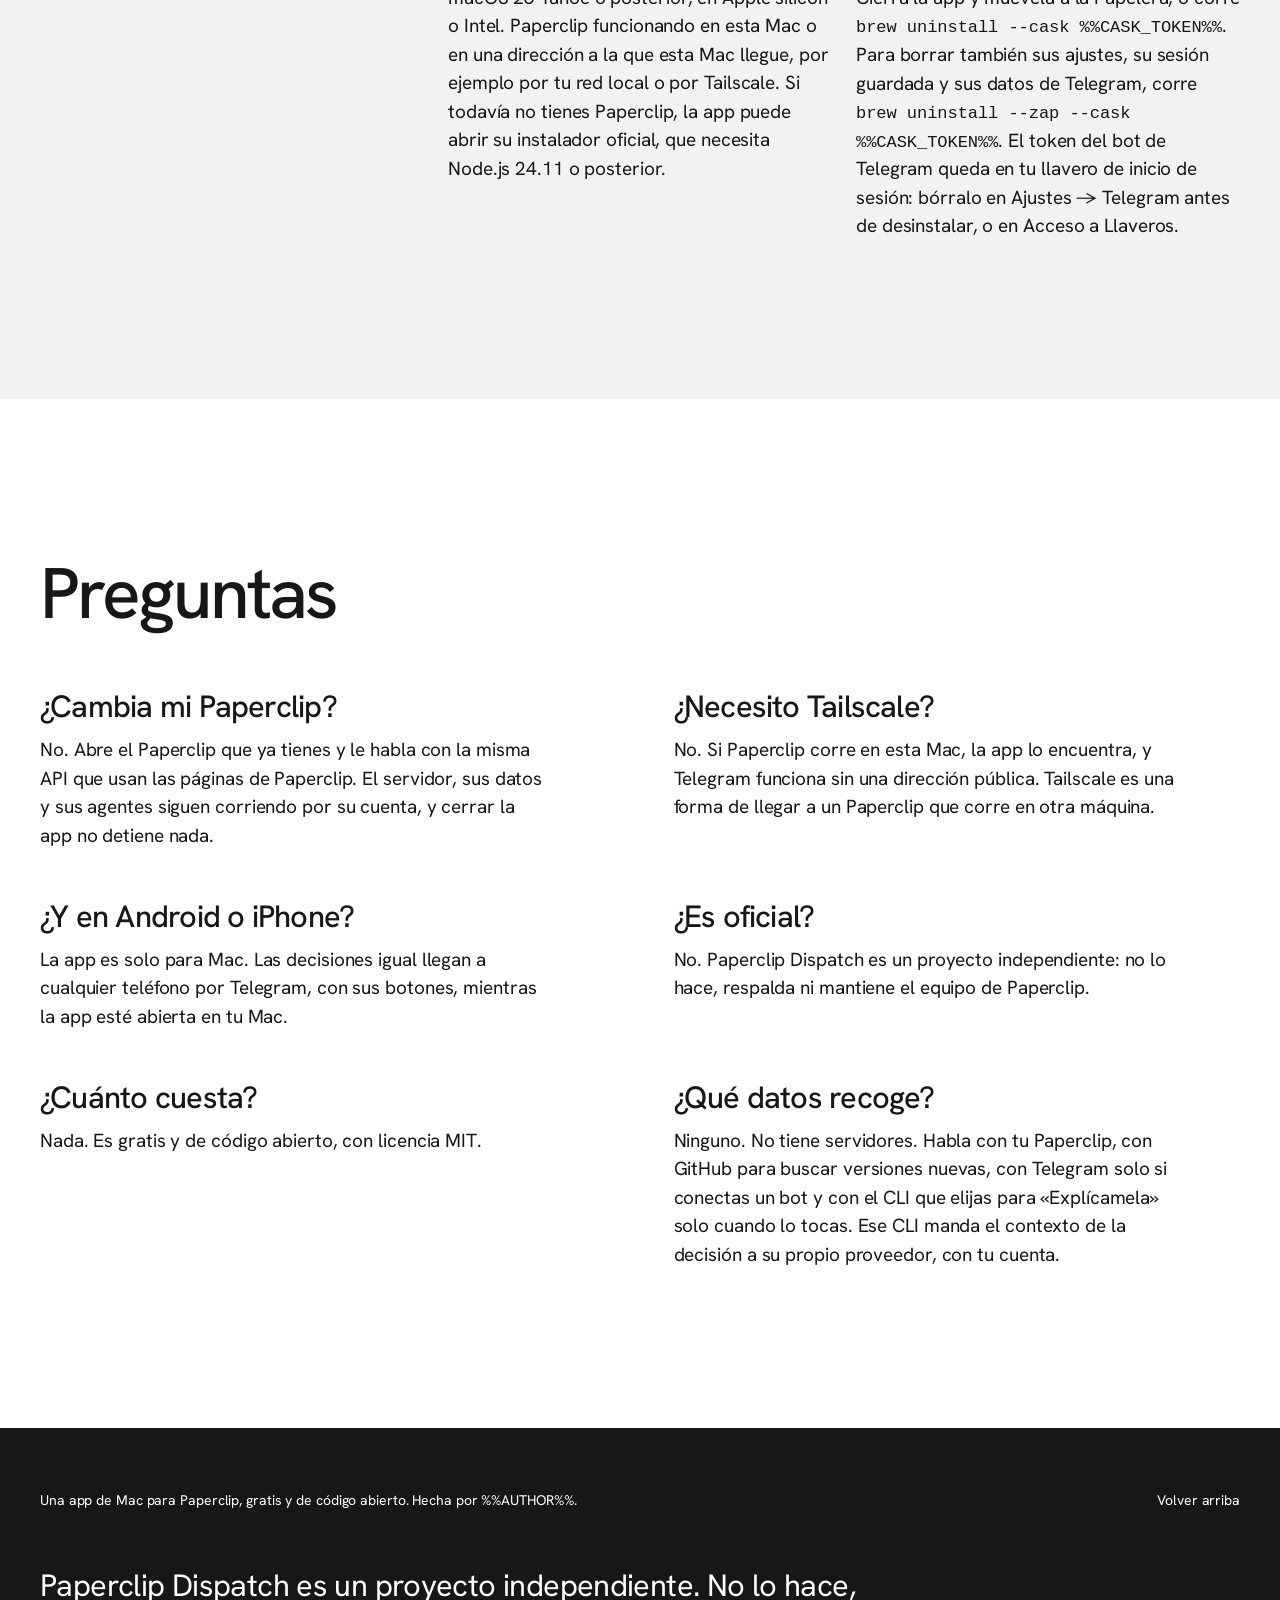
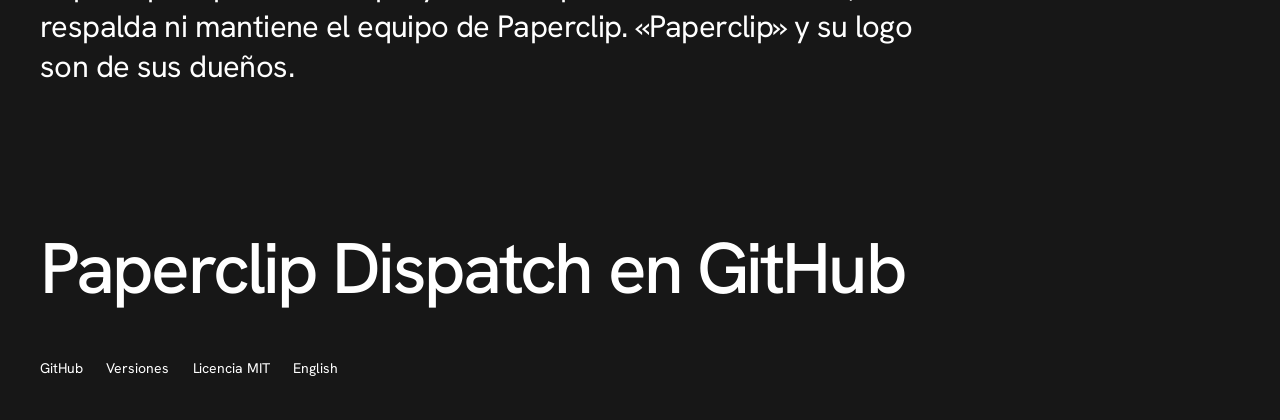
==== commit cc3e05de: "chore: merge the landing layout on one grid with live notifications" ====
--- a/site/es/index.html
+++ b/site/es/index.html
@@ -31,6 +31,26 @@
   <meta name="twitter:image:alt" content="El ícono de Paperclip Dispatch, el aviso de una tarea trabada con su botón para despertar al agente y la ventana de la app">
   <link rel="icon" href="../images/icon-64.png" sizes="64x64" type="image/png">
   <link rel="apple-touch-icon" href="../images/icon-180.png">
+  <!-- Datos estructurados (schema.org) para los buscadores: la app, gratis, para macOS, y dónde bajarla -->
+  <script type="application/ld+json">
+  {
+    "@context": "https://schema.org",
+    "@type": "SoftwareApplication",
+    "name": "Paperclip Dispatch",
+    "description": "Tu Paperclip en su propia ventana de la Mac, con un aviso cuando un agente te necesita, número en el Dock y respuestas desde Telegram. Gratis, MIT.",
+    "url": "%%SITE_URL%%es/",
+    "inLanguage": "es",
+    "applicationCategory": "DeveloperApplication",
+    "operatingSystem": "macOS 26 Tahoe o posterior",
+    "isAccessibleForFree": true,
+    "offers": { "@type": "Offer", "price": "0", "priceCurrency": "USD" },
+    "downloadUrl": "%%DMG_URL%%",
+    "image": "%%SITE_URL%%social/card.jpg",
+    "license": "%%REPO_URL%%/blob/main/LICENSE",
+    "sameAs": "%%REPO_URL%%",
+    "author": { "@type": "Person", "name": "%%AUTHOR%%", "url": "%%AUTHOR_URL%%" }
+  }
+  </script>
   <link rel="preconnect" href="https://fonts.googleapis.com">
   <link rel="preconnect" href="https://fonts.gstatic.com" crossorigin>
   <link href="https://fonts.googleapis.com/css2?family=Hanken+Grotesk:wght@400;500&amp;display=swap" rel="stylesheet">
